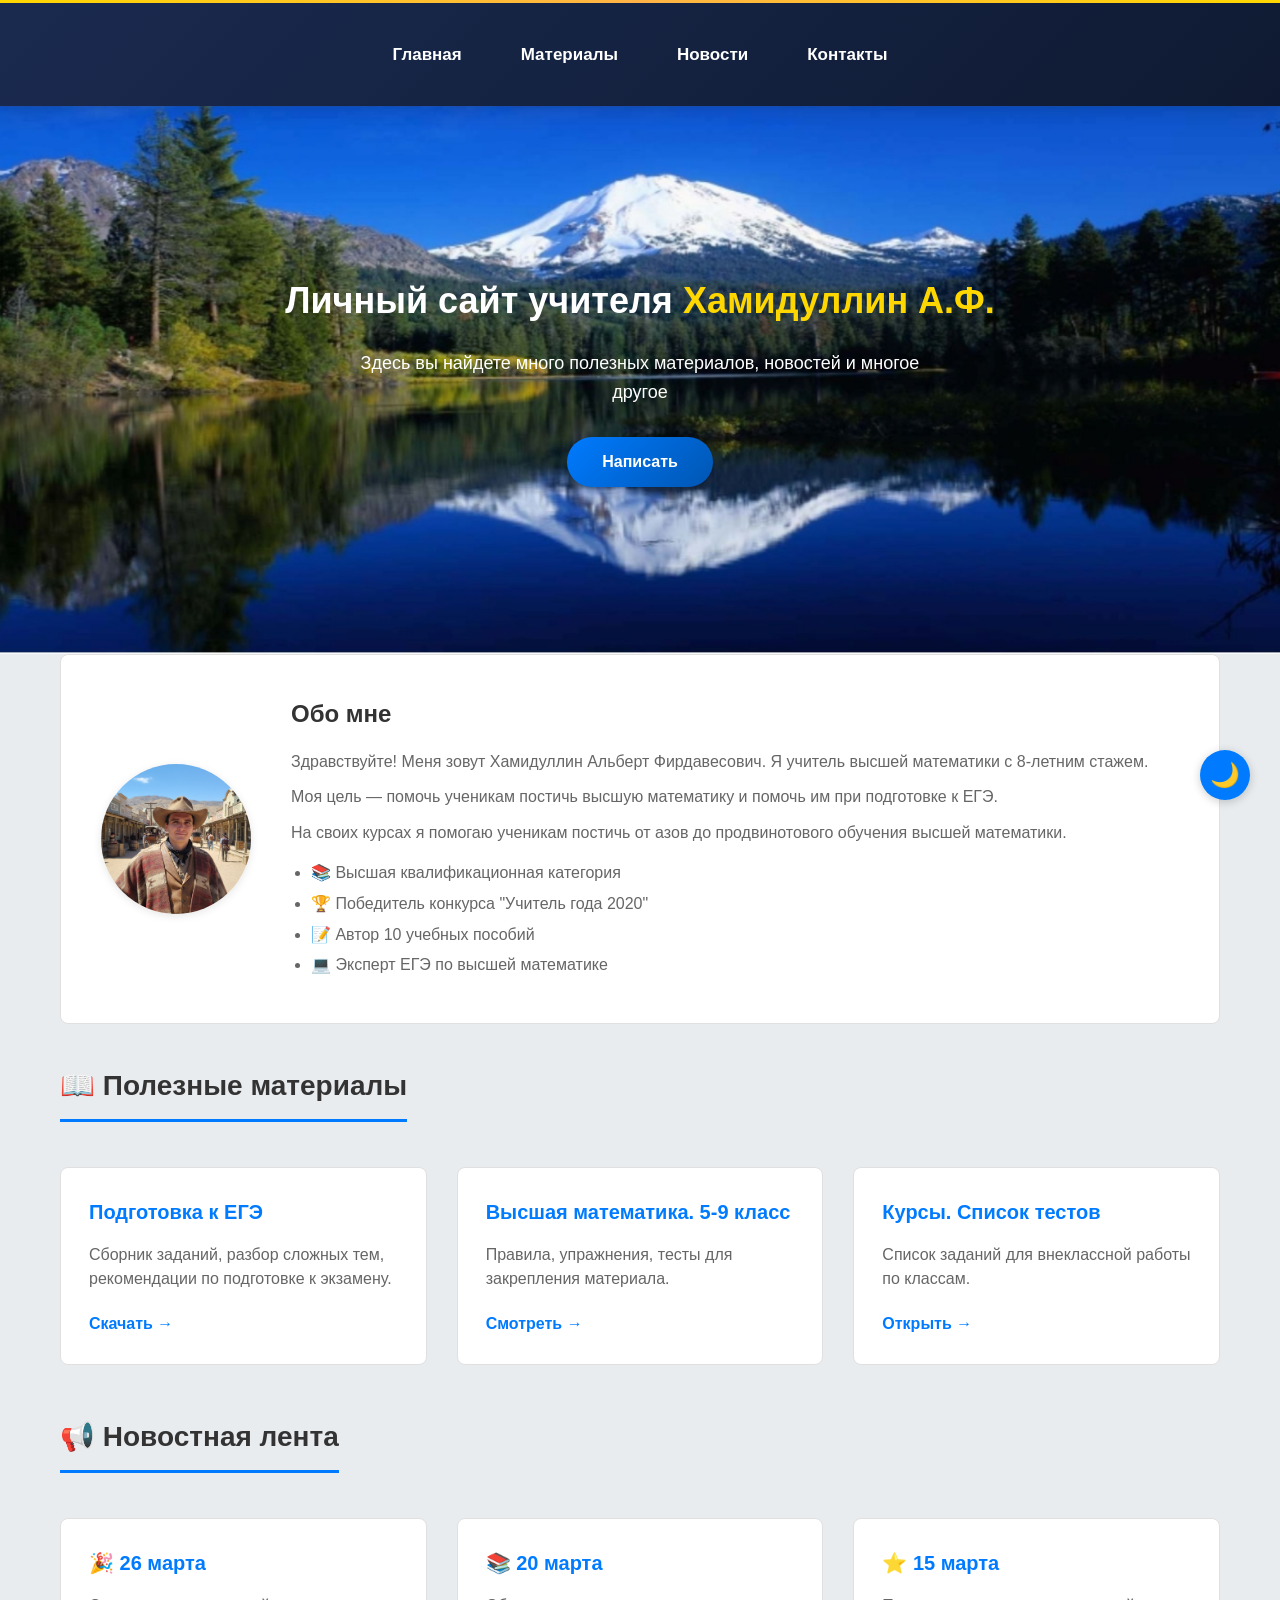
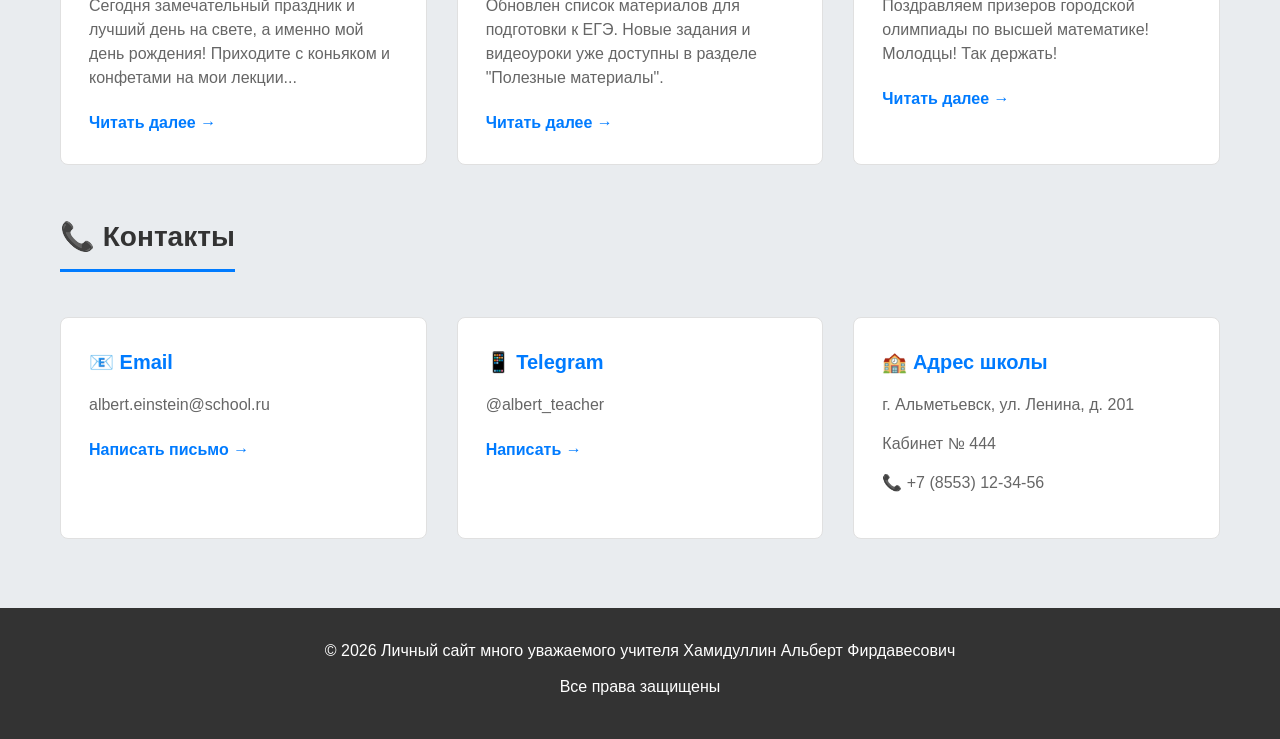
==== index.html @ 358a8692 "Обновление сайта: увеличены отступы, расширены статьи, улучшена новостная лента, прижат подвал" ====
<!DOCTYPE html>
<html lang="ru">
<head>
    <meta charset="UTF-8">
    <meta name="viewport" content="width=device-width, initial-scale=1.0">
    <title>Личный сайт учителя Хамидуллина Альберта Фирдавесовича</title>
    <link rel="stylesheet" href="css/style.css">
</head>
<body>
    <div id="top" class="header">
        <div class="header-content">
            <div class="nav-menu">
                <a href="#">Главная</a>
                <a href="materials.html">Материалы</a>
                <a href="news.html">Новости</a>
                <a href="contacts.html">Контакты</a>
            </div>
        </div>
    </div>
    
    <div class="hero-fullwidth" style="background-image: url('images/=Фон.jpg'); background-size: cover; background-position: center;">
        <div class="hero-overlay">
            <div class="hero-content">
                <h1>Личный сайт учителя <span> Хамидуллин А.Ф.</span></h1>
                <p>Здесь вы найдете много полезных материалов, новостей и многое другое</p>
                <a href="contacts.html" class="btn">Написать</a>
            </div>
        </div>
    </div>
    
    <div class="container">
        <div class="teacher-info">
            <div class="teacher-photo" onclick="openModal(this.querySelector('img'))">
                <img src="images/=Альберт.jpg" alt="Учитель" style="width: 100%; height: 100%; object-fit: cover;">
            </div>
            <div class="teacher-text">
                <h2>Обо мне</h2>
                <p>Здравствуйте! Меня зовут Хамидуллин Альберт Фирдавесович. Я учитель высшей математики с 8-летним стажем.</p>
                <p>Моя цель — помочь ученикам постичь высшую математику и помочь им при подготовке к ЕГЭ.</p>
                <p>На своих курсах я помогаю ученикам постичь от азов до продвинотового обучения высшей математики.</p>
                <ul>
                    <li>📚 Высшая квалификационная категория</li>
                    <li>🏆 Победитель конкурса "Учитель года 2020"</li>
                    <li>📝 Автор 10 учебных пособий</li>
                    <li>💻 Эксперт ЕГЭ по высшей математике</li>
                </ul>
            </div>
        </div>
        
        <div class="section">
            <h2 class="section-title">📖 Полезные материалы</h2>
            <div class="cards-grid">
                <div class="card">
                    <h3>Подготовка к ЕГЭ</h3>
                    <p>Сборник заданий, разбор сложных тем, рекомендации по подготовке к экзамену.</p>
                    <a href="#" class="card-link">Скачать →</a>
                </div>
                <div class="card">
                    <h3>Высшая математика. 5-9 класс</h3>
                    <p>Правила, упражнения, тесты для закрепления материала.</p>
                    <a href="#" class="card-link">Смотреть →</a>
                </div>
                <div class="card">
                    <h3>Курсы. Список тестов</h3>
                    <p>Список заданий для внеклассной работы по классам.</p>
                    <a href="#" class="card-link">Открыть →</a>
                </div>
            </div>
        </div>
        
        <div class="section">
            <h2 class="section-title">📢 Новостная лента</h2>
            <div class="cards-grid">
                <div class="card">
                    <h3>🎉 26 марта</h3>
                    <p>Сегодня замечательный праздник и лучший день на свете, а именно мой день рождения! Приходите с коньяком и конфетами на мои лекции...</p>
                    <a href="news/article1.html" class="card-link">Читать далее →</a>
                </div>
                <div class="card">
                    <h3>📚 20 марта</h3>
                    <p>Обновлен список материалов для подготовки к ЕГЭ. Новые задания и видеоуроки уже доступны в разделе "Полезные материалы".</p>
                    <a href="news/article2.html" class="card-link">Читать далее →</a>
                </div>
                <div class="card">
                    <h3>⭐ 15 марта</h3>
                    <p>Поздравляем призеров городской олимпиады по высшей математике! Молодцы! Так держать!</p>
                    <a href="news/article3.html" class="card-link">Читать далее →</a>
                </div>
            </div>
        </div>
        
        <div class="section">
            <h2 class="section-title">📞 Контакты</h2>
            <div class="cards-grid">
                <div class="card">
                    <h3>📧 Email</h3>
                    <p>albert.einstein@school.ru</p> 
                    <a href="mailto:albert.einstein@school.ru" class="card-link">Написать письмо →</a>
                </div>
                <div class="card">
                    <h3>📱 Telegram</h3>
                    <p>@albert_teacher</p>
                    <a href="#" class="card-link">Написать →</a>
                </div>
                <div class="card">
                    <h3>🏫 Адрес школы</h3>
                    <p>г. Альметьевск, ул. Ленина, д. 201</p>
                    <p>Кабинет № 444</p>
                    <p>📞 +7 (8553) 12-34-56</p>
                </div>
            </div>
        </div>
    </div>
    
    <div class="footer">
        <p>© 2026 Личный сайт много уважаемого учителя Хамидуллин Альберт Фирдавесович</p>
        <p>Все права защищены</p>
    </div>
    
    <!-- КНОПКА ТЕМЫ (фиксированная) -->
    <button id="themeToggle" class="theme-toggle-fixed" aria-label="Переключить тему">🌙</button>
    
    <!-- КНОПКА "НАВЕРХ" -->
    <button id="scrollToTopBtn" class="scroll-to-top" title="Наверх">↑</button>
    
    <div id="photoModal" class="modal" onclick="closeModal()">
        <span class="modal-close" onclick="closeModal()">&times;</span>
        <img class="modal-content" id="modalImage">
    </div>
    
    <script src="js/common.js"></script>
</body>
</html>
---- css/style.css ----
/* ========== ОБЩИЕ СТИЛИ ========== */
* {
    margin: 0;
    padding: 0;
    box-sizing: border-box;
}

/* Плавная прокрутка для всей страницы */
html {
    scroll-behavior: smooth;
    scroll-padding-top: 80px;
}

/* Общий фон страницы — светлый */
body {
    font-family: 'Segoe UI', Tahoma, Geneva, Verdana, sans-serif;
    background-color: #e9ecef;
    line-height: 1.6;
}

/* ========== ШАПКА ========== */
.header {
    background: linear-gradient(135deg, #1a2a4f, #0f1a32);
    color: white;
    padding: 30px 0;
    box-shadow: 0 4px 20px rgba(0,0,0,0.15);
    position: sticky;
    top: 0;
    z-index: 100;
    border-top: 3px solid transparent;
    border-image: linear-gradient(90deg, #ffd700, #ffb347, #ffd700);
    border-image-slice: 1;
    width: 100%;
    margin-bottom: 0;
}

.header-content {
    max-width: 1400px;
    margin: 0 auto;
    padding: 0 30px;
    display: flex;
    justify-content: space-between;
    align-items: center;
    flex-wrap: wrap;
    gap: 30px;
}

.logo h1 {
    font-size: 32px;
    margin-bottom: 8px;
    font-weight: 700;
}

.logo p {
    font-size: 16px;
    opacity: 0.9;
}

/* Меню навигации */
.nav-menu {
    display: flex;
    gap: 35px;
    flex-wrap: wrap;
    align-items: center;
    flex: 1;
    justify-content: center;
}

.nav-menu a {
    color: white;
    text-decoration: none;
    font-weight: 600;
    font-size: 17px;
    padding: 8px 12px;
    transition: all 0.3s;
    border-radius: 25px;
}

.nav-menu a:hover {
    background: rgba(255, 255, 255, 0.2);
    transform: translateY(-2px);
}

/* ========== ГЛАВНЫЙ БЛОК С ФОНОВОЙ КАРТИНКОЙ ========== */
.hero-fullwidth {
    position: relative;
    width: 100%;
    min-height: 550px;
    display: flex;
    align-items: center;
    justify-content: center;
    text-align: center;
    background-size: cover;
    background-position: center;
    background-repeat: no-repeat;
    margin: 0;
    padding: 0;
    margin-top: -2px;
}

.hero-content {
    max-width: 1200px;
    margin: 0 auto;
    padding: 0 20px;
    position: relative;
    z-index: 2;
}

.hero-fullwidth .hero-overlay {
    background: transparent;
    width: 100%;
    padding: 100px 20px;
    color: white;
}

.hero-fullwidth h1 {
    color: white;
    font-size: 36px;
    margin-bottom: 20px;
}

.hero-fullwidth h1 span {
    color: #ffd700;
}

.hero-fullwidth p {
    font-size: 18px;
    margin-bottom: 30px;
    max-width: 600px;
    margin-left: auto;
    margin-right: auto;
    color: white;
}

.btn {
    display: inline-block;
    background: linear-gradient(135deg, #007bff, #0056b3);
    color: white;
    padding: 12px 35px;
    border-radius: 30px;
    text-decoration: none;
    font-weight: 600;
    transition: transform 0.3s, box-shadow 0.3s;
    border: none;
    cursor: pointer;
    font-size: 16px;
}

.btn:hover {
    transform: translateY(-2px);
    box-shadow: 0 5px 15px rgba(0,123,255,0.4);
}

/* ========== ОСНОВНОЙ КОНТЕЙНЕР ========== */
.container {
    max-width: 1200px;
    margin: 0 auto;
    padding: 0 20px;
}

/* ========== СЕТКА ДЛЯ КАРТОЧЕК ========== */
.section {
    margin-bottom: 50px;
    margin-top: 40px;
}

.section-title {
    font-size: 28px;
    color: #333;
    margin-bottom: 25px;
    padding-bottom: 10px;
    border-bottom: 3px solid #007bff;
    display: inline-block;
}

.cards-grid {
    display: grid;
    grid-template-columns: repeat(auto-fit, minmax(300px, 1fr));
    gap: 30px;
    margin-top: 20px;
}

.card {
    background: white;
    border: 1px solid #e0e0e0;
    border-radius: 8px;
    padding: 28px;
    box-shadow: none;
    transition: all 0.3s ease;
}

.card:hover {
    transform: translateY(-3px);
    border-color: #007bff;
    box-shadow: 0 4px 12px rgba(0,0,0,0.05);
}

.card h3 {
    color: #007bff;
    margin-bottom: 15px;
    font-size: 20px;
}

.card p {
    color: #666;
    margin-bottom: 15px;
    line-height: 1.5;
}

.card-link {
    color: #007bff;
    text-decoration: none;
    font-weight: 600;
    display: inline-block;
    margin-top: 5px;
}

.card-link:hover {
    text-decoration: underline;
}

/* ========== ИНФОРМАЦИЯ ОБ УЧИТЕЛЕ ========== */
.teacher-info {
    background: white;
    border: 1px solid #e0e0e0;
    border-radius: 8px;
    padding: 40px;
    margin-bottom: 40px;
    box-shadow: none;
    display: flex;
    gap: 40px;
    flex-wrap: wrap;
    align-items: center;
    transition: all 0.3s ease;
}

.teacher-info:hover {
    border-color: #007bff;
}

.teacher-photo {
    width: 150px;
    height: 150px;
    border-radius: 50%;
    display: flex;
    align-items: center;
    justify-content: center;
    overflow: hidden;
    box-shadow: 0 2px 8px rgba(0,0,0,0.1);
    position: relative;
    cursor: pointer;
    transition: transform 0.3s;
}

.teacher-photo:hover {
    transform: scale(1.02);
}

.teacher-photo::after {
    content: "🔍";
    position: absolute;
    bottom: 10px;
    right: 10px;
    background: rgba(0, 0, 0, 0.6);
    color: white;
    padding: 5px 8px;
    border-radius: 50%;
    font-size: 14px;
    opacity: 0;
    transition: opacity 0.3s;
    pointer-events: none;
}

.teacher-photo:hover::after {
    opacity: 1;
}

.teacher-text {
    flex: 1;
}

.teacher-text h2 {
    color: #333;
    margin-bottom: 15px;
}

.teacher-text p {
    color: #666;
    margin-bottom: 10px;
}

.teacher-text ul {
    margin-top: 15px;
    margin-left: 20px;
    color: #666;
}

.teacher-text li {
    margin-bottom: 5px;
}

/* ========== ПОДВАЛ ========== */
.footer {
    background: #333;
    color: white;
    text-align: center;
    padding: 30px;
    margin-top: 0;
}

.footer p {
    margin-bottom: 10px;
}

/* ========== КНОПКА "НАВЕРХ" ========== */
.scroll-to-top {
    position: fixed;
    bottom: 30px;
    right: 30px;
    background: #007bff;
    color: white;
    width: 50px;
    height: 50px;
    border-radius: 50%;
    display: flex;
    align-items: center;
    justify-content: center;
    text-decoration: none;
    font-size: 24px;
    transition: all 0.3s;
    box-shadow: 0 2px 10px rgba(0,0,0,0.2);
    z-index: 99;
    cursor: pointer;
    border: none;
    opacity: 0;
    visibility: hidden;
    transition: opacity 0.3s ease, visibility 0.3s ease;
}

.scroll-to-top:hover {
    background: #0056b3;
    transform: translateY(-3px);
}

.scroll-to-top.show {
    opacity: 1;
    visibility: visible;
}

/* ========== КНОПКА ТЕМЫ (фиксированная, над кнопкой наверх) ========== */
.theme-toggle-fixed {
    position: fixed;
    bottom: 100px;
    right: 30px;
    width: 50px;
    height: 50px;
    border-radius: 50%;
    background: #007bff;
    border: none;
    cursor: pointer;
    font-size: 24px;
    transition: all 0.3s;
    display: flex;
    align-items: center;
    justify-content: center;
    color: white;
    box-shadow: 0 2px 10px rgba(0,0,0,0.2);
    z-index: 99;
}

.theme-toggle-fixed:hover {
    background: #0056b3;
    transform: scale(1.05) rotate(15deg);
}

/* ========== МОДАЛЬНОЕ ОКНО ========== */
.modal {
    display: none;
    position: fixed;
    z-index: 1000;
    left: 0;
    top: 0;
    width: 100%;
    height: 100%;
    background-color: rgba(0, 0, 0, 0.9);
    cursor: pointer;
}

.modal-content {
    position: relative;
    margin: auto;
    display: block;
    max-width: 90%;
    max-height: 90%;
    top: 50%;
    transform: translateY(-50%);
    border-radius: 10px;
}

.modal-close {
    position: absolute;
    top: 20px;
    right: 35px;
    color: white;
    font-size: 40px;
    font-weight: bold;
    cursor: pointer;
    z-index: 1001;
    transition: color 0.3s;
}

.modal-close:hover {
    color: #ffd700;
}

/* ========== СТИЛИЗОВАННЫЙ СКРОЛЛБАР ========== */
::-webkit-scrollbar {
    width: 10px;
    height: 10px;
}

::-webkit-scrollbar-track {
    background: #e9ecef;
    border-radius: 10px;
}

::-webkit-scrollbar-thumb {
    background: linear-gradient(135deg, #1a2a4f, #0f1a32);
    border-radius: 10px;
    transition: all 0.3s ease;
}

::-webkit-scrollbar-thumb:hover {
    background: linear-gradient(135deg, #007bff, #0056b3);
    transform: scaleX(1.05);
}

* {
    scrollbar-width: thin;
    scrollbar-color: #1a2a4f #e9ecef;
}

/* ========== СТИЛИ ДЛЯ НОВОСТНОЙ ЛЕНТЫ ========== */
.news-feed {
    display: flex;
    flex-direction: column;
    gap: 30px;
    margin-top: 40px;
    position: relative;
    padding: 0 30px;
    margin-bottom: 80px;
}

.news-feed::before {
    content: '';
    position: absolute;
    left: -20px;
    top: 0;
    bottom: 0;
    width: 1px;
    background: #e0e0e0;
}

.news-feed::after {
    content: '';
    position: absolute;
    right: -20px;
    top: 0;
    bottom: 0;
    width: 1px;
    background: #e0e0e0;
}

.news-item {
    background: white;
    padding: 25px 30px;
    transition: all 0.3s ease;
    position: relative;
    border-radius: 8px;
}

.news-item:not(:last-child)::after {
    content: '';
    position: absolute;
    bottom: -15px;
    left: 10%;
    width: 80%;
    height: 1px;
    background: #e0e0e0;
}

.news-item:hover {
    background: #fafafa;
    transform: translateY(-2px);
    box-shadow: 0 4px 12px rgba(0,0,0,0.05);
}

.news-date {
    display: inline-block;
    background: #007bff;
    color: white;
    padding: 5px 12px;
    border-radius: 20px;
    font-size: 14px;
    margin-bottom: 15px;
}

.news-item h3 {
    color: #007bff;
    margin-bottom: 15px;
    font-size: 22px;
}

.news-item p {
    color: #666;
    line-height: 1.6;
    margin-bottom: 20px;
}

.read-more {
    display: inline-block;
    background: transparent;
    color: #007bff;
    padding: 8px 20px;
    border: 1px solid #007bff;
    border-radius: 25px;
    text-decoration: none;
    font-size: 14px;
    font-weight: 600;
    transition: all 0.3s ease;
}

.read-more:hover {
    background: #007bff;
    color: white;
    transform: translateX(5px);
}

.news-footer {
    display: flex;
    justify-content: flex-end;
    margin-top: 10px;
}

@media (max-width: 768px) {
    .news-feed {
        padding: 0 15px;
        margin-bottom: 100px;
    }
    .news-feed::before {
        left: -10px;
    }
    .news-feed::after {
        right: -10px;
    }
    .news-item {
        padding: 20px;
    }
    .news-item:not(:last-child)::after {
        width: 90%;
        left: 5%;
        bottom: -12px;
    }
    .read-more {
        padding: 6px 16px;
        font-size: 13px;
    }
}

/* ========== СТИЛИ ДЛЯ СТРАНИЦЫ СТАТЬИ ========== */
.back-button {
    display: inline-block;
    margin-top: 30px;
    padding: 10px 24px;
    background: transparent;
    color: #007bff;
    border: 1px solid #007bff;
    border-radius: 25px;
    text-decoration: none;
    font-size: 14px;
    font-weight: 600;
    transition: all 0.3s ease;
    text-align: center;
}

.back-button:hover {
    background: #007bff;
    color: white;
    transform: translateX(5px);
}

.article-footer {
    display: flex;
    justify-content: flex-end;
    margin-top: 20px;
}

.article-content {
    max-width: 1000px;
    margin: 40px auto;
    padding: 40px;
    background: white;
    border: 1px solid #e0e0e0;
    border-radius: 8px;
    transition: all 0.3s ease;
}

.article-date {
    display: inline-block;
    background: #007bff;
    color: white;
    padding: 5px 12px;
    border-radius: 20px;
    font-size: 14px;
    margin-bottom: 20px;
}

.article-title {
    font-size: 32px;
    color: #333;
    margin-bottom: 25px;
    font-weight: 700;
}

.article-text {
    line-height: 1.8;
    color: #444;
    font-size: 16px;
}

.article-text p {
    margin-bottom: 20px;
}

.article-text h2 {
    font-size: 24px;
    color: #007bff;
    margin: 30px 0 15px 0;
}

.article-text h3 {
    font-size: 20px;
    color: #007bff;
    margin: 25px 0 10px 0;
}

.article-text ul,
.article-text ol {
    margin: 15px 0 20px 30px;
}

.article-text li {
    margin-bottom: 8px;
}

.article-text blockquote {
    border-left: 4px solid #007bff;
    padding-left: 20px;
    margin: 20px 0;
    color: #666;
    font-style: italic;
}

/* ========== АДАПТИВНОСТЬ ДЛЯ ТЕЛЕФОНОВ ========== */
@media (max-width: 768px) {
    .header-content {
        flex-direction: column;
        text-align: center;
        gap: 15px;
    }
    
    .nav-menu {
        justify-content: center;
    }
    
    .hero-fullwidth {
        min-height: 400px;
    }
    
    .hero-fullwidth .hero-overlay {
        padding: 60px 20px;
    }
    
    .hero-fullwidth h1 {
        font-size: 28px;
    }
    
    .teacher-info {
        text-align: center;
        justify-content: center;
    }
    
    .section-title {
        font-size: 24px;
    }
    
    .scroll-to-top {
        bottom: 20px;
        right: 20px;
        width: 40px;
        height: 40px;
        font-size: 20px;
    }
    
    .theme-toggle-fixed {
        bottom: 80px;
        right: 20px;
        width: 40px;
        height: 40px;
        font-size: 20px;
    }
    
    .modal-close {
        top: 15px;
        right: 20px;
        font-size: 30px;
    }
    
    .article-content {
        max-width: 95%;
        margin: 20px auto;
        padding: 20px;
    }
    
    .article-title {
        font-size: 24px;
    }
    
    .article-text {
        font-size: 15px;
    }
}

/* ========== ПРИЖИМАЕМ ПОДВАЛ К НИЗУ ========== */
html {
    height: 100%;
}

body {
    min-height: 100%;
    position: relative;
    padding-bottom: 150px;
    padding-top: 0;
}

.footer {
    position: absolute;
    bottom: 0;
    width: 100%;
    margin-top: 0;
}

@media (max-width: 768px) {
    body {
        padding-bottom: 180px;
        padding-top: 0;
    }
}
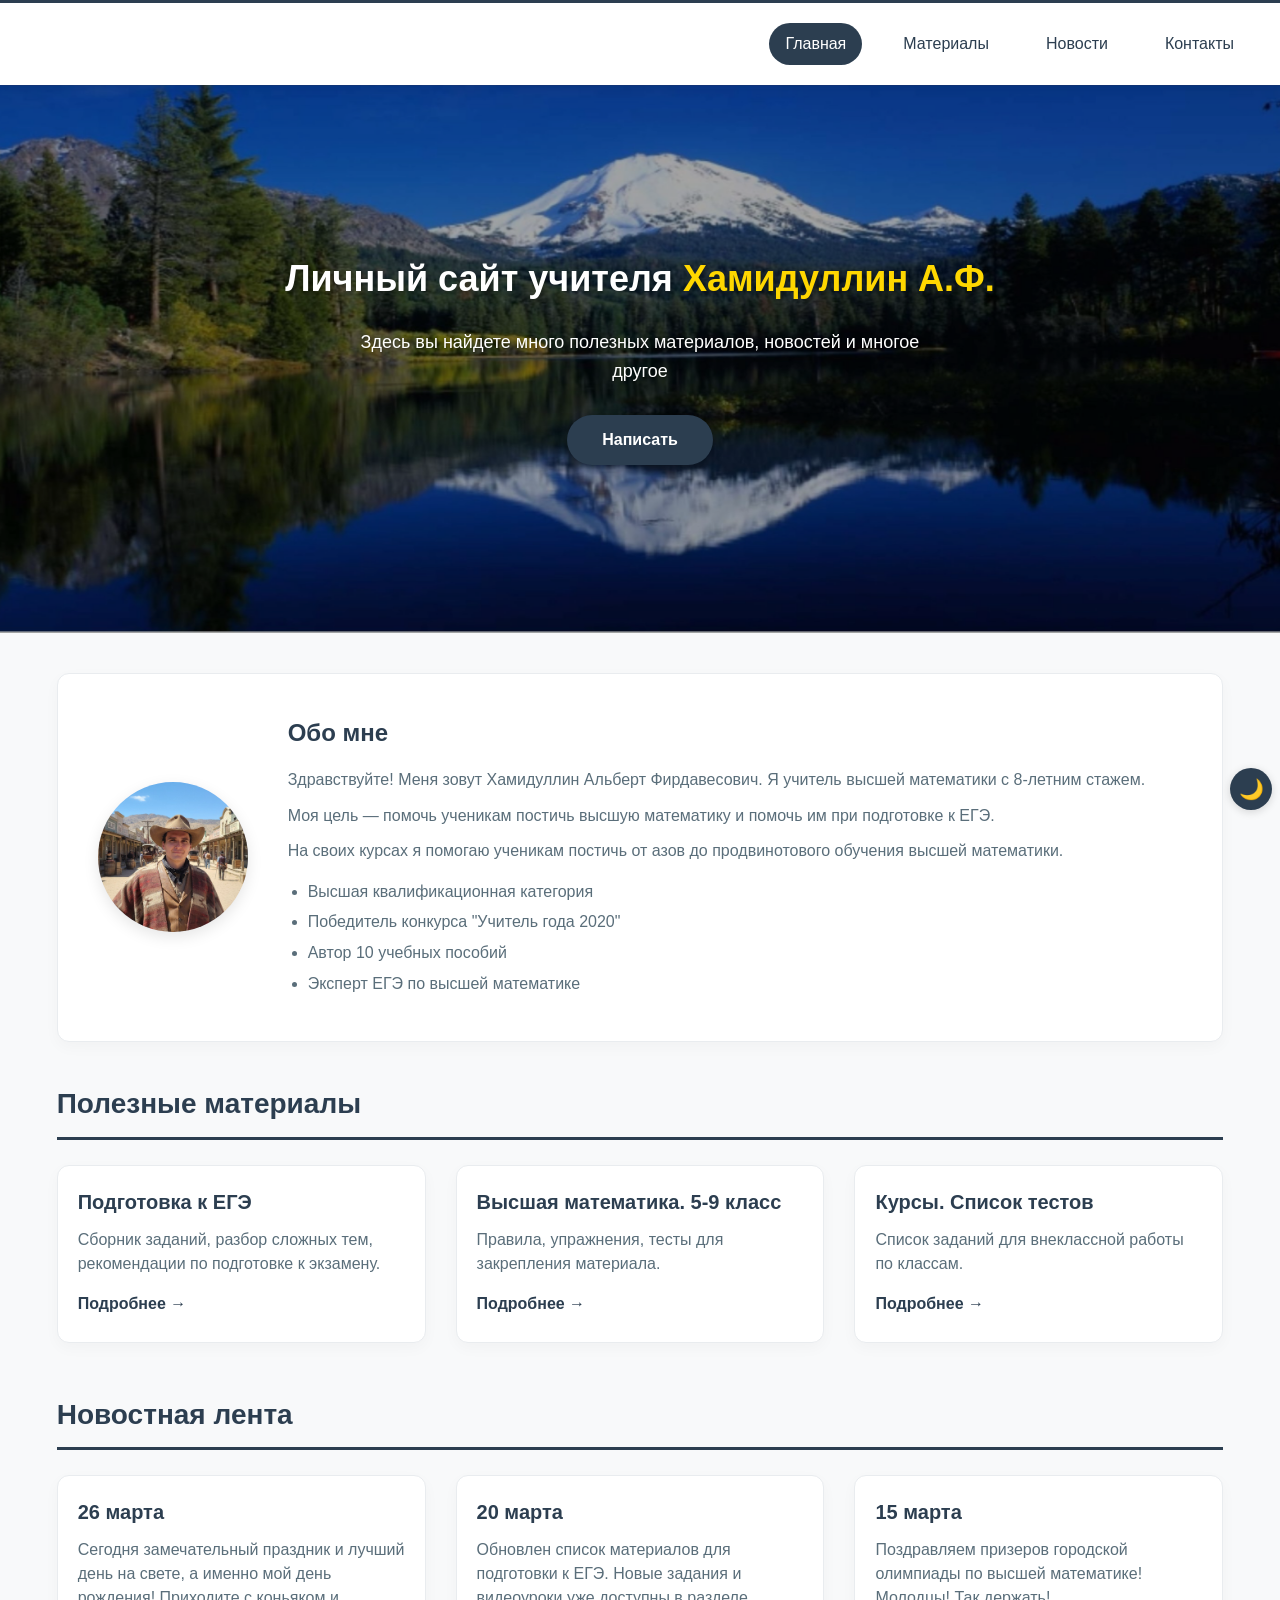
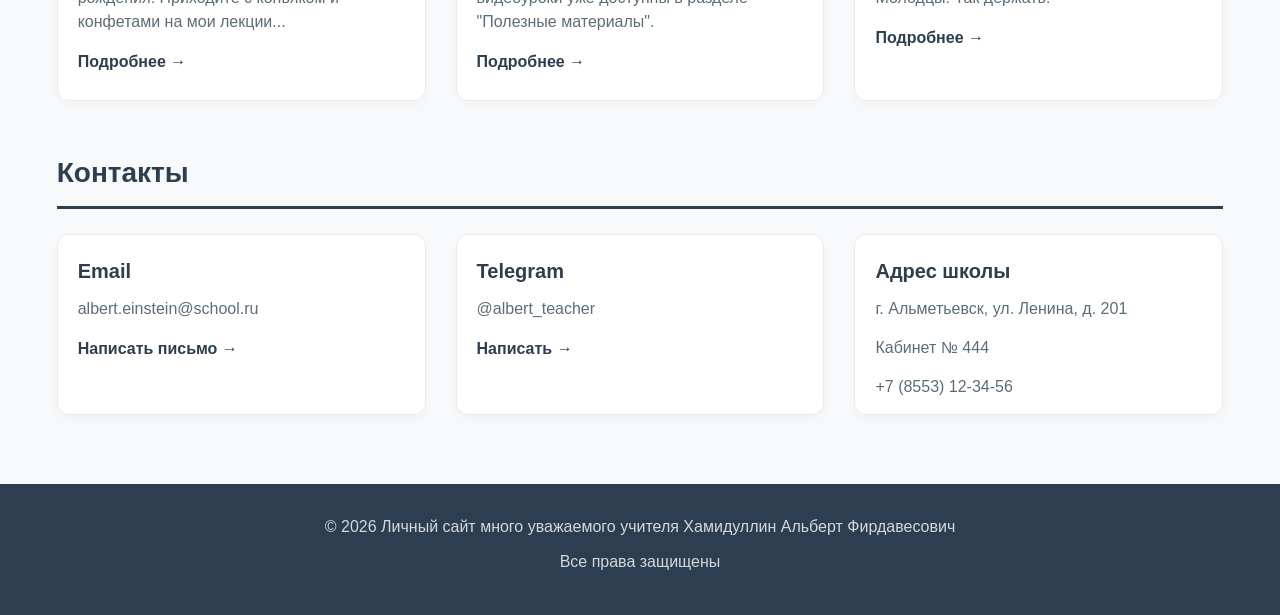
==== commit 0ef238d5: "Обновление сайта: добавлены карточки с фото на страницу материалов, исправлена темная тема, улучшена" ====
--- a/index.html
+++ b/index.html
@@ -10,7 +10,7 @@
     <div id="top" class="header">
         <div class="header-content">
             <div class="nav-menu">
-                <a href="#">Главная</a>
+                <a href="index.html" class="active">Главная</a>
                 <a href="materials.html">Материалы</a>
                 <a href="news.html">Новости</a>
                 <a href="contacts.html">Контакты</a>
@@ -21,7 +21,7 @@
     <div class="hero-fullwidth" style="background-image: url('images/=Фон.jpg'); background-size: cover; background-position: center;">
         <div class="hero-overlay">
             <div class="hero-content">
-                <h1>Личный сайт учителя <span> Хамидуллин А.Ф.</span></h1>
+                <h1>Личный сайт учителя <span>Хамидуллин А.Ф.</span></h1>
                 <p>Здесь вы найдете много полезных материалов, новостей и многое другое</p>
                 <a href="contacts.html" class="btn">Написать</a>
             </div>
@@ -39,74 +39,74 @@
                 <p>Моя цель — помочь ученикам постичь высшую математику и помочь им при подготовке к ЕГЭ.</p>
                 <p>На своих курсах я помогаю ученикам постичь от азов до продвинотового обучения высшей математики.</p>
                 <ul>
-                    <li>📚 Высшая квалификационная категория</li>
-                    <li>🏆 Победитель конкурса "Учитель года 2020"</li>
-                    <li>📝 Автор 10 учебных пособий</li>
-                    <li>💻 Эксперт ЕГЭ по высшей математике</li>
+                    <li>Высшая квалификационная категория</li>
+                    <li>Победитель конкурса "Учитель года 2020"</li>
+                    <li>Автор 10 учебных пособий</li>
+                    <li>Эксперт ЕГЭ по высшей математике</li>
                 </ul>
             </div>
         </div>
         
         <div class="section">
-            <h2 class="section-title">📖 Полезные материалы</h2>
+            <h2 class="section-title">Полезные материалы</h2>
             <div class="cards-grid">
                 <div class="card">
                     <h3>Подготовка к ЕГЭ</h3>
                     <p>Сборник заданий, разбор сложных тем, рекомендации по подготовке к экзамену.</p>
-                    <a href="#" class="card-link">Скачать →</a>
+                    <a href="#" class="card-link">Подробнее →</a>
                 </div>
                 <div class="card">
                     <h3>Высшая математика. 5-9 класс</h3>
                     <p>Правила, упражнения, тесты для закрепления материала.</p>
-                    <a href="#" class="card-link">Смотреть →</a>
+                    <a href="#" class="card-link">Подробнее →</a>
                 </div>
                 <div class="card">
                     <h3>Курсы. Список тестов</h3>
                     <p>Список заданий для внеклассной работы по классам.</p>
-                    <a href="#" class="card-link">Открыть →</a>
+                    <a href="#" class="card-link">Подробнее →</a>
                 </div>
             </div>
         </div>
         
         <div class="section">
-            <h2 class="section-title">📢 Новостная лента</h2>
+            <h2 class="section-title">Новостная лента</h2>
             <div class="cards-grid">
                 <div class="card">
-                    <h3>🎉 26 марта</h3>
+                    <h3>26 марта</h3>
                     <p>Сегодня замечательный праздник и лучший день на свете, а именно мой день рождения! Приходите с коньяком и конфетами на мои лекции...</p>
-                    <a href="news/article1.html" class="card-link">Читать далее →</a>
+                    <a href="news/article1.html" class="card-link">Подробнее →</a>
                 </div>
                 <div class="card">
-                    <h3>📚 20 марта</h3>
+                    <h3>20 марта</h3>
                     <p>Обновлен список материалов для подготовки к ЕГЭ. Новые задания и видеоуроки уже доступны в разделе "Полезные материалы".</p>
-                    <a href="news/article2.html" class="card-link">Читать далее →</a>
+                    <a href="news/article2.html" class="card-link">Подробнее →</a>
                 </div>
                 <div class="card">
-                    <h3>⭐ 15 марта</h3>
+                    <h3>15 марта</h3>
                     <p>Поздравляем призеров городской олимпиады по высшей математике! Молодцы! Так держать!</p>
-                    <a href="news/article3.html" class="card-link">Читать далее →</a>
+                    <a href="news/article3.html" class="card-link">Подробнее →</a>
                 </div>
             </div>
         </div>
         
         <div class="section">
-            <h2 class="section-title">📞 Контакты</h2>
+            <h2 class="section-title">Контакты</h2>
             <div class="cards-grid">
                 <div class="card">
-                    <h3>📧 Email</h3>
+                    <h3>Email</h3>
                     <p>albert.einstein@school.ru</p> 
                     <a href="mailto:albert.einstein@school.ru" class="card-link">Написать письмо →</a>
                 </div>
                 <div class="card">
-                    <h3>📱 Telegram</h3>
+                    <h3>Telegram</h3>
                     <p>@albert_teacher</p>
                     <a href="#" class="card-link">Написать →</a>
                 </div>
                 <div class="card">
-                    <h3>🏫 Адрес школы</h3>
+                    <h3>Адрес школы</h3>
                     <p>г. Альметьевск, ул. Ленина, д. 201</p>
                     <p>Кабинет № 444</p>
-                    <p>📞 +7 (8553) 12-34-56</p>
+                    <p>+7 (8553) 12-34-56</p>
                 </div>
             </div>
         </div>
@@ -117,11 +117,8 @@
         <p>Все права защищены</p>
     </div>
     
-    <!-- КНОПКА ТЕМЫ (фиксированная) -->
-    <button id="themeToggle" class="theme-toggle-fixed" aria-label="Переключить тему">🌙</button>
-    
-    <!-- КНОПКА "НАВЕРХ" -->
-    <button id="scrollToTopBtn" class="scroll-to-top" title="Наверх">↑</button>
+    <button id="themeToggle" class="theme-toggle-fixed">🌙</button>
+    <button id="scrollToTopBtn" class="scroll-to-top">↑</button>
     
     <div id="photoModal" class="modal" onclick="closeModal()">
         <span class="modal-close" onclick="closeModal()">&times;</span>
--- a/css/style.css
+++ b/css/style.css
@@ -14,22 +14,21 @@
 /* Общий фон страницы — светлый */
 body {
     font-family: 'Segoe UI', Tahoma, Geneva, Verdana, sans-serif;
-    background-color: #e9ecef;
+    background-color: #f8f9fa;
     line-height: 1.6;
-}
-
-/* ========== ШАПКА ========== */
+    color: #2c3e50;
+}
+
+/* ========== ШАПКА (белая) ========== */
 .header {
-    background: linear-gradient(135deg, #1a2a4f, #0f1a32);
-    color: white;
-    padding: 30px 0;
-    box-shadow: 0 4px 20px rgba(0,0,0,0.15);
+    background: #ffffff;
+    color: #2c3e50;
+    padding: 20px 0;
+    box-shadow: 0 2px 15px rgba(0,0,0,0.08);
     position: sticky;
     top: 0;
     z-index: 100;
-    border-top: 3px solid transparent;
-    border-image: linear-gradient(90deg, #ffd700, #ffb347, #ffd700);
-    border-image-slice: 1;
+    border-top: 3px solid #2c3e50;
     width: 100%;
     margin-bottom: 0;
 }
@@ -39,46 +38,38 @@
     margin: 0 auto;
     padding: 0 30px;
     display: flex;
-    justify-content: space-between;
+    justify-content: flex-end;
     align-items: center;
     flex-wrap: wrap;
     gap: 30px;
 }
 
-.logo h1 {
-    font-size: 32px;
-    margin-bottom: 8px;
-    font-weight: 700;
-}
-
-.logo p {
-    font-size: 16px;
-    opacity: 0.9;
-}
-
-/* Меню навигации */
 .nav-menu {
     display: flex;
-    gap: 35px;
+    gap: 25px;
     flex-wrap: wrap;
     align-items: center;
-    flex: 1;
-    justify-content: center;
+    justify-content: flex-end;
 }
 
 .nav-menu a {
-    color: white;
+    color: #2c3e50;
     text-decoration: none;
-    font-weight: 600;
-    font-size: 17px;
-    padding: 8px 12px;
+    font-weight: 500;
+    font-size: 16px;
+    padding: 8px 16px;
     transition: all 0.3s;
     border-radius: 25px;
 }
 
 .nav-menu a:hover {
-    background: rgba(255, 255, 255, 0.2);
-    transform: translateY(-2px);
+    background: #eef2ff;
+    color: #2c3e50;
+}
+
+.nav-menu a.active {
+    background: #2c3e50;
+    color: white;
 }
 
 /* ========== ГЛАВНЫЙ БЛОК С ФОНОВОЙ КАРТИНКОЙ ========== */
@@ -98,6 +89,18 @@
     margin-top: -2px;
 }
 
+/* Затемнение на весь блок (псевдоэлемент) */
+.hero-fullwidth::before {
+    content: '';
+    position: absolute;
+    top: 0;
+    left: 0;
+    width: 100%;
+    height: 100%;
+    background: rgba(0, 0, 0, 0.35);
+    z-index: 1;
+}
+
 .hero-content {
     max-width: 1200px;
     margin: 0 auto;
@@ -106,17 +109,21 @@
     z-index: 2;
 }
 
+/* Убираем фон с overlay, так как затемнение теперь на псевдоэлементе */
 .hero-fullwidth .hero-overlay {
     background: transparent;
     width: 100%;
     padding: 100px 20px;
     color: white;
+    position: relative;
+    z-index: 2;
 }
 
 .hero-fullwidth h1 {
     color: white;
     font-size: 36px;
     margin-bottom: 20px;
+    text-shadow: 2px 2px 4px rgba(0,0,0,0.3);
 }
 
 .hero-fullwidth h1 span {
@@ -130,35 +137,39 @@
     margin-left: auto;
     margin-right: auto;
     color: white;
+    text-shadow: 1px 1px 2px rgba(0,0,0,0.3);
 }
 
 .btn {
     display: inline-block;
-    background: linear-gradient(135deg, #007bff, #0056b3);
+    background: #2c3e50;
     color: white;
     padding: 12px 35px;
     border-radius: 30px;
     text-decoration: none;
     font-weight: 600;
-    transition: transform 0.3s, box-shadow 0.3s;
+    transition: all 0.3s;
     border: none;
     cursor: pointer;
     font-size: 16px;
+    box-shadow: 0 2px 8px rgba(0,0,0,0.2);
 }
 
 .btn:hover {
+    background: #1e2a3a;
     transform: translateY(-2px);
-    box-shadow: 0 5px 15px rgba(0,123,255,0.4);
-}
-
-/* ========== ОСНОВНОЙ КОНТЕЙНЕР ========== */
+    box-shadow: 0 5px 15px rgba(0,0,0,0.3);
+}
+
+/* ========== ОСНОВНОЙ КОНТЕЙНЕР — НА ВСЮ ШИРИНУ С ОТСТУПАМИ 1.5см ========== */
 .container {
-    max-width: 1200px;
+    width: 100%;
+    max-width: none;
     margin: 0 auto;
-    padding: 0 20px;
-}
-
-/* ========== СЕТКА ДЛЯ КАРТОЧЕК ========== */
+    padding: 0 1.5cm;
+}
+
+/* ========== СЕТКА ДЛЯ КАРТОЧЕК (MATERIALS) ========== */
 .section {
     margin-bottom: 50px;
     margin-top: 40px;
@@ -166,11 +177,13 @@
 
 .section-title {
     font-size: 28px;
-    color: #333;
+    color: #2c3e50;
     margin-bottom: 25px;
     padding-bottom: 10px;
-    border-bottom: 3px solid #007bff;
-    display: inline-block;
+    border-bottom: 3px solid #2c3e50;
+    display: block;
+    font-weight: 600;
+    width: 100%;
 }
 
 .cards-grid {
@@ -182,60 +195,86 @@
 
 .card {
     background: white;
-    border: 1px solid #e0e0e0;
-    border-radius: 8px;
-    padding: 28px;
-    box-shadow: none;
+    border: 1px solid #e9ecef;
+    border-radius: 12px;
+    overflow: hidden;
     transition: all 0.3s ease;
+    box-shadow: 0 5px 15px rgba(0,0,0,0.03);
 }
 
 .card:hover {
-    transform: translateY(-3px);
-    border-color: #007bff;
-    box-shadow: 0 4px 12px rgba(0,0,0,0.05);
+    transform: translateY(-5px);
+    box-shadow: 0 15px 30px rgba(0,0,0,0.1);
+    border-color: #2c3e50;
+}
+
+/* Стили для изображения в карточке */
+.card-image {
+    width: 100%;
+    height: 320px;
+    overflow: hidden;
+    background-color: #e9ecef;
+    cursor: pointer;
+}
+
+.card-image img {
+    width: 100%;
+    height: 100%;
+    object-fit: cover;
+    display: block;
+    transition: transform 0.3s ease;
+}
+
+.card:hover .card-image img {
+    transform: scale(1.05);
 }
 
 .card h3 {
-    color: #007bff;
-    margin-bottom: 15px;
+    color: #2c3e50;
+    margin: 20px 20px 10px;
     font-size: 20px;
+    font-weight: 600;
 }
 
 .card p {
-    color: #666;
-    margin-bottom: 15px;
+    color: #5a6e7a;
+    margin: 0 20px 15px;
     line-height: 1.5;
 }
 
 .card-link {
-    color: #007bff;
+    color: #2c3e50;
     text-decoration: none;
     font-weight: 600;
     display: inline-block;
-    margin-top: 5px;
+    margin: 0 20px 25px;
+    transition: all 0.3s;
 }
 
 .card-link:hover {
+    color: #1e2a3a;
     text-decoration: underline;
 }
 
 /* ========== ИНФОРМАЦИЯ ОБ УЧИТЕЛЕ ========== */
 .teacher-info {
     background: white;
-    border: 1px solid #e0e0e0;
-    border-radius: 8px;
+    border-radius: 12px;
     padding: 40px;
     margin-bottom: 40px;
-    box-shadow: none;
+    margin-top: 40px;
+    box-shadow: 0 5px 15px rgba(0,0,0,0.03);
     display: flex;
     gap: 40px;
     flex-wrap: wrap;
     align-items: center;
     transition: all 0.3s ease;
+    border: 1px solid #e9ecef;
 }
 
 .teacher-info:hover {
-    border-color: #007bff;
+    box-shadow: 0 10px 25px rgba(0,0,0,0.08);
+    border-color: #2c3e50;
 }
 
 .teacher-photo {
@@ -246,10 +285,11 @@
     align-items: center;
     justify-content: center;
     overflow: hidden;
-    box-shadow: 0 2px 8px rgba(0,0,0,0.1);
+    box-shadow: 0 5px 15px rgba(0,0,0,0.1);
     position: relative;
     cursor: pointer;
     transition: transform 0.3s;
+    background: #eef2ff;
 }
 
 .teacher-photo:hover {
@@ -280,28 +320,270 @@
 }
 
 .teacher-text h2 {
-    color: #333;
+    color: #2c3e50;
     margin-bottom: 15px;
+    font-weight: 600;
 }
 
 .teacher-text p {
-    color: #666;
+    color: #5a6e7a;
     margin-bottom: 10px;
 }
 
 .teacher-text ul {
     margin-top: 15px;
     margin-left: 20px;
-    color: #666;
+    color: #5a6e7a;
 }
 
 .teacher-text li {
     margin-bottom: 5px;
 }
 
+/* ========== НОВОСТНАЯ ЛЕНТА (ФОТО 520×347px) ========== */
+.news-layout {
+    display: flex;
+    gap: 50px;
+    margin-top: 40px;
+    width: 100%;
+    margin-bottom: 80px;
+}
+
+.news-main {
+    flex: 2;
+}
+
+.news-sidebar {
+    flex: 1;
+}
+
+.sidebar-title {
+    font-size: 20px;
+    font-weight: 600;
+    color: #2c3e50;
+    margin-bottom: 20px;
+    padding-bottom: 10px;
+    border-bottom: 2px solid #2c3e50;
+}
+
+.popular-list {
+    list-style: none;
+}
+
+.popular-list li {
+    margin-bottom: 20px;
+    padding-bottom: 15px;
+    border-bottom: 1px solid #e9ecef;
+}
+
+.popular-list li:last-child {
+    border-bottom: none;
+}
+
+.popular-date {
+    font-size: 12px;
+    color: #888;
+    display: block;
+    margin-bottom: 5px;
+}
+
+.popular-title {
+    font-size: 14px;
+    font-weight: 500;
+    color: #2c3e50;
+    text-decoration: none;
+    line-height: 1.4;
+}
+
+.popular-title:hover {
+    color: #1e2a3a;
+    text-decoration: underline;
+}
+
+.news-item-main {
+    display: flex;
+    gap: 40px;
+    margin-bottom: 50px;
+    padding-bottom: 40px;
+    border-bottom: 1px solid #e9ecef;
+}
+
+.news-item-main:last-child {
+    border-bottom: none;
+    margin-bottom: 0;
+    padding-bottom: 0;
+}
+
+.news-image {
+    flex-shrink: 0;
+    width: 520px;
+    height: 347px;
+    border-radius: 16px;
+    background-color: #e9ecef;
+    background-size: cover;
+    background-position: center;
+    box-shadow: 0 4px 15px rgba(0,0,0,0.08);
+    transition: transform 0.3s, box-shadow 0.3s;
+    cursor: pointer;
+}
+
+.news-image:hover {
+    transform: scale(1.02);
+    box-shadow: 0 8px 25px rgba(0,0,0,0.12);
+}
+
+.news-content {
+    flex: 1;
+}
+
+.news-date-main {
+    font-size: 14px;
+    color: #888;
+    margin-bottom: 12px;
+    display: block;
+    font-weight: 500;
+}
+
+.news-title-main {
+    font-size: 24px;
+    font-weight: 700;
+    color: #2c3e50;
+    margin-bottom: 15px;
+    text-decoration: none;
+    display: block;
+    line-height: 1.3;
+}
+
+.news-title-main:hover {
+    color: #1e2a3a;
+    text-decoration: underline;
+}
+
+.news-excerpt {
+    color: #5a6e7a;
+    line-height: 1.6;
+    margin-bottom: 20px;
+    font-size: 16px;
+}
+
+.news-link {
+    display: inline-block;
+    background: #2c3e50;
+    color: white;
+    padding: 8px 22px;
+    border-radius: 30px;
+    text-decoration: none;
+    font-size: 14px;
+    font-weight: 500;
+    transition: all 0.3s;
+}
+
+.news-link:hover {
+    background: #1e2a3a;
+    transform: translateX(5px);
+}
+
+/* ========== СТИЛИ ДЛЯ СТАТЬИ ========== */
+.article-container {
+    width: 100%;
+    max-width: none;
+    margin: 40px auto;
+    padding: 0 1.5cm;
+}
+
+.article-header {
+    margin-bottom: 40px;
+}
+
+.article-meta {
+    font-size: 14px;
+    color: #888;
+    margin-bottom: 15px;
+    display: block;
+}
+
+.article-title {
+    font-size: 42px;
+    font-weight: 700;
+    color: #2c3e50;
+    margin-bottom: 20px;
+    line-height: 1.2;
+}
+
+.article-subtitle {
+    font-size: 18px;
+    color: #5a6e7a;
+    margin-bottom: 30px;
+    font-weight: 400;
+}
+
+.article-body {
+    font-size: 18px;
+    line-height: 1.8;
+    color: #2c3e50;
+}
+
+.article-body p {
+    margin-bottom: 25px;
+}
+
+.article-body h2 {
+    font-size: 28px;
+    margin: 40px 0 20px;
+    color: #2c3e50;
+    font-weight: 600;
+}
+
+.article-body h3 {
+    font-size: 24px;
+    margin: 30px 0 15px;
+    color: #2c3e50;
+    font-weight: 600;
+}
+
+.article-body ul, .article-body ol {
+    margin: 20px 0 20px 30px;
+}
+
+.article-body li {
+    margin-bottom: 10px;
+}
+
+.article-body blockquote {
+    border-left: 4px solid #2c3e50;
+    padding-left: 25px;
+    margin: 30px 0;
+    font-style: italic;
+    color: #5a6e7a;
+}
+
+.article-body strong {
+    font-weight: 700;
+    color: #2c3e50;
+}
+
+.back-button {
+    display: inline-block;
+    margin-top: 40px;
+    padding: 10px 24px;
+    background: #2c3e50;
+    color: white;
+    border: none;
+    border-radius: 25px;
+    text-decoration: none;
+    font-size: 14px;
+    font-weight: 600;
+    transition: all 0.3s;
+}
+
+.back-button:hover {
+    background: #1e2a3a;
+    transform: translateX(-5px);
+}
+
 /* ========== ПОДВАЛ ========== */
 .footer {
-    background: #333;
+    background: #2c3e50;
     color: white;
     text-align: center;
     padding: 30px;
@@ -310,35 +592,37 @@
 
 .footer p {
     margin-bottom: 10px;
-}
-
-/* ========== КНОПКА "НАВЕРХ" ========== */
+    opacity: 0.8;
+}
+
+/* ========== КНОПКИ ========== */
 .scroll-to-top {
     position: fixed;
     bottom: 30px;
-    right: 30px;
-    background: #007bff;
-    color: white;
-    width: 50px;
-    height: 50px;
+    right: 8px;
+    background: #2c3e50;
+    color: white;
+    width: 42px;
+    height: 42px;
     border-radius: 50%;
     display: flex;
     align-items: center;
     justify-content: center;
     text-decoration: none;
-    font-size: 24px;
+    font-size: 20px;
     transition: all 0.3s;
-    box-shadow: 0 2px 10px rgba(0,0,0,0.2);
+    box-shadow: 0 2px 8px rgba(0,0,0,0.15);
     z-index: 99;
     cursor: pointer;
     border: none;
     opacity: 0;
     visibility: hidden;
-    transition: opacity 0.3s ease, visibility 0.3s ease;
+    transition: opacity 0.3s ease, visibility 0.3s ease, background 0.3s;
+    font-weight: bold;
 }
 
 .scroll-to-top:hover {
-    background: #0056b3;
+    background: #1e2a3a;
     transform: translateY(-3px);
 }
 
@@ -347,37 +631,55 @@
     visibility: visible;
 }
 
-/* ========== КНОПКА ТЕМЫ (фиксированная, над кнопкой наверх) ========== */
 .theme-toggle-fixed {
     position: fixed;
-    bottom: 100px;
-    right: 30px;
-    width: 50px;
-    height: 50px;
+    bottom: 90px;
+    right: 8px;
+    width: 42px;
+    height: 42px;
     border-radius: 50%;
-    background: #007bff;
+    background: #2c3e50;
     border: none;
     cursor: pointer;
-    font-size: 24px;
+    font-size: 20px;
     transition: all 0.3s;
     display: flex;
     align-items: center;
     justify-content: center;
     color: white;
-    box-shadow: 0 2px 10px rgba(0,0,0,0.2);
+    box-shadow: 0 2px 8px rgba(0,0,0,0.15);
     z-index: 99;
 }
 
 .theme-toggle-fixed:hover {
-    background: #0056b3;
+    background: #1e2a3a;
     transform: scale(1.05) rotate(15deg);
+}
+
+/* Адаптивность для телефонов */
+@media (max-width: 768px) {
+    .scroll-to-top {
+        bottom: 20px;
+        right: 6px;
+        width: 38px;
+        height: 38px;
+        font-size: 18px;
+    }
+    
+    .theme-toggle-fixed {
+        bottom: 70px;
+        right: 6px;
+        width: 38px;
+        height: 38px;
+        font-size: 18px;
+    }
 }
 
 /* ========== МОДАЛЬНОЕ ОКНО ========== */
 .modal {
     display: none;
     position: fixed;
-    z-index: 1000;
+    z-index: 2000;
     left: 0;
     top: 0;
     width: 100%;
@@ -387,286 +689,74 @@
 }
 
 .modal-content {
-    position: relative;
     margin: auto;
     display: block;
     max-width: 90%;
     max-height: 90%;
+    position: absolute;
     top: 50%;
-    transform: translateY(-50%);
-    border-radius: 10px;
+    left: 50%;
+    transform: translate(-50%, -50%);
+    object-fit: contain;
 }
 
 .modal-close {
     position: absolute;
     top: 20px;
     right: 35px;
-    color: white;
+    color: #f1f1f1;
     font-size: 40px;
     font-weight: bold;
     cursor: pointer;
-    z-index: 1001;
-    transition: color 0.3s;
+    transition: 0.3s;
+    z-index: 2001;
 }
 
 .modal-close:hover {
-    color: #ffd700;
-}
-
-/* ========== СТИЛИЗОВАННЫЙ СКРОЛЛБАР ========== */
+    color: #bbb;
+}
+
+/* ========== СКРОЛЛБАР ========== */
 ::-webkit-scrollbar {
     width: 10px;
     height: 10px;
 }
 
 ::-webkit-scrollbar-track {
-    background: #e9ecef;
+    background: #f1f1f1;
     border-radius: 10px;
 }
 
 ::-webkit-scrollbar-thumb {
-    background: linear-gradient(135deg, #1a2a4f, #0f1a32);
+    background: #2c3e50;
     border-radius: 10px;
     transition: all 0.3s ease;
 }
 
 ::-webkit-scrollbar-thumb:hover {
-    background: linear-gradient(135deg, #007bff, #0056b3);
-    transform: scaleX(1.05);
+    background: #1e2a3a;
 }
 
 * {
     scrollbar-width: thin;
-    scrollbar-color: #1a2a4f #e9ecef;
-}
-
-/* ========== СТИЛИ ДЛЯ НОВОСТНОЙ ЛЕНТЫ ========== */
-.news-feed {
-    display: flex;
-    flex-direction: column;
-    gap: 30px;
-    margin-top: 40px;
-    position: relative;
-    padding: 0 30px;
-    margin-bottom: 80px;
-}
-
-.news-feed::before {
-    content: '';
-    position: absolute;
-    left: -20px;
-    top: 0;
-    bottom: 0;
-    width: 1px;
-    background: #e0e0e0;
-}
-
-.news-feed::after {
-    content: '';
-    position: absolute;
-    right: -20px;
-    top: 0;
-    bottom: 0;
-    width: 1px;
-    background: #e0e0e0;
-}
-
-.news-item {
-    background: white;
-    padding: 25px 30px;
-    transition: all 0.3s ease;
-    position: relative;
-    border-radius: 8px;
-}
-
-.news-item:not(:last-child)::after {
-    content: '';
-    position: absolute;
-    bottom: -15px;
-    left: 10%;
-    width: 80%;
-    height: 1px;
-    background: #e0e0e0;
-}
-
-.news-item:hover {
-    background: #fafafa;
-    transform: translateY(-2px);
-    box-shadow: 0 4px 12px rgba(0,0,0,0.05);
-}
-
-.news-date {
-    display: inline-block;
-    background: #007bff;
-    color: white;
-    padding: 5px 12px;
-    border-radius: 20px;
-    font-size: 14px;
-    margin-bottom: 15px;
-}
-
-.news-item h3 {
-    color: #007bff;
-    margin-bottom: 15px;
-    font-size: 22px;
-}
-
-.news-item p {
-    color: #666;
-    line-height: 1.6;
-    margin-bottom: 20px;
-}
-
-.read-more {
-    display: inline-block;
-    background: transparent;
-    color: #007bff;
-    padding: 8px 20px;
-    border: 1px solid #007bff;
-    border-radius: 25px;
-    text-decoration: none;
-    font-size: 14px;
-    font-weight: 600;
-    transition: all 0.3s ease;
-}
-
-.read-more:hover {
-    background: #007bff;
-    color: white;
-    transform: translateX(5px);
-}
-
-.news-footer {
-    display: flex;
-    justify-content: flex-end;
-    margin-top: 10px;
-}
-
+    scrollbar-color: #2c3e50 #f1f1f1;
+}
+
+/* ========== АДАПТИВНОСТЬ ========== */
 @media (max-width: 768px) {
-    .news-feed {
-        padding: 0 15px;
-        margin-bottom: 100px;
-    }
-    .news-feed::before {
-        left: -10px;
-    }
-    .news-feed::after {
-        right: -10px;
-    }
-    .news-item {
-        padding: 20px;
-    }
-    .news-item:not(:last-child)::after {
-        width: 90%;
-        left: 5%;
-        bottom: -12px;
-    }
-    .read-more {
-        padding: 6px 16px;
-        font-size: 13px;
-    }
-}
-
-/* ========== СТИЛИ ДЛЯ СТРАНИЦЫ СТАТЬИ ========== */
-.back-button {
-    display: inline-block;
-    margin-top: 30px;
-    padding: 10px 24px;
-    background: transparent;
-    color: #007bff;
-    border: 1px solid #007bff;
-    border-radius: 25px;
-    text-decoration: none;
-    font-size: 14px;
-    font-weight: 600;
-    transition: all 0.3s ease;
-    text-align: center;
-}
-
-.back-button:hover {
-    background: #007bff;
-    color: white;
-    transform: translateX(5px);
-}
-
-.article-footer {
-    display: flex;
-    justify-content: flex-end;
-    margin-top: 20px;
-}
-
-.article-content {
-    max-width: 1000px;
-    margin: 40px auto;
-    padding: 40px;
-    background: white;
-    border: 1px solid #e0e0e0;
-    border-radius: 8px;
-    transition: all 0.3s ease;
-}
-
-.article-date {
-    display: inline-block;
-    background: #007bff;
-    color: white;
-    padding: 5px 12px;
-    border-radius: 20px;
-    font-size: 14px;
-    margin-bottom: 20px;
-}
-
-.article-title {
-    font-size: 32px;
-    color: #333;
-    margin-bottom: 25px;
-    font-weight: 700;
-}
-
-.article-text {
-    line-height: 1.8;
-    color: #444;
-    font-size: 16px;
-}
-
-.article-text p {
-    margin-bottom: 20px;
-}
-
-.article-text h2 {
-    font-size: 24px;
-    color: #007bff;
-    margin: 30px 0 15px 0;
-}
-
-.article-text h3 {
-    font-size: 20px;
-    color: #007bff;
-    margin: 25px 0 10px 0;
-}
-
-.article-text ul,
-.article-text ol {
-    margin: 15px 0 20px 30px;
-}
-
-.article-text li {
-    margin-bottom: 8px;
-}
-
-.article-text blockquote {
-    border-left: 4px solid #007bff;
-    padding-left: 20px;
-    margin: 20px 0;
-    color: #666;
-    font-style: italic;
-}
-
-/* ========== АДАПТИВНОСТЬ ДЛЯ ТЕЛЕФОНОВ ========== */
-@media (max-width: 768px) {
+    .container {
+        padding: 0 1cm;
+    }
+    
+    .article-container {
+        padding: 0 1cm;
+    }
+    
     .header-content {
         flex-direction: column;
         text-align: center;
         gap: 15px;
+        justify-content: center;
     }
     
     .nav-menu {
@@ -692,22 +782,6 @@
     
     .section-title {
         font-size: 24px;
-    }
-    
-    .scroll-to-top {
-        bottom: 20px;
-        right: 20px;
-        width: 40px;
-        height: 40px;
-        font-size: 20px;
-    }
-    
-    .theme-toggle-fixed {
-        bottom: 80px;
-        right: 20px;
-        width: 40px;
-        height: 40px;
-        font-size: 20px;
     }
     
     .modal-close {
@@ -716,22 +790,54 @@
         font-size: 30px;
     }
     
-    .article-content {
-        max-width: 95%;
-        margin: 20px auto;
-        padding: 20px;
+    .news-layout {
+        flex-direction: column;
+        gap: 30px;
+        margin-bottom: 100px;
+    }
+    
+    .news-item-main {
+        flex-direction: column;
+        gap: 20px;
+        margin-bottom: 40px;
+        padding-bottom: 30px;
+    }
+    
+    .news-image {
+        width: 100%;
+        height: auto;
+        aspect-ratio: 3 / 2;
+        border-radius: 12px;
+    }
+    
+    .news-title-main {
+        font-size: 20px;
+    }
+    
+    .news-excerpt {
+        font-size: 14px;
+        line-height: 1.5;
+    }
+    
+    .news-link {
+        padding: 6px 18px;
+        font-size: 13px;
     }
     
     .article-title {
-        font-size: 24px;
-    }
-    
-    .article-text {
-        font-size: 15px;
-    }
-}
-
-/* ========== ПРИЖИМАЕМ ПОДВАЛ К НИЗУ ========== */
+        font-size: 32px;
+    }
+    
+    .article-body {
+        font-size: 16px;
+    }
+    
+    .card-image {
+        height: 250px;
+    }
+}
+
+/* ========== ПРИЖИМАЕМ ПОДВАЛ С ОТСТУПОМ ========== */
 html {
     height: 100%;
 }
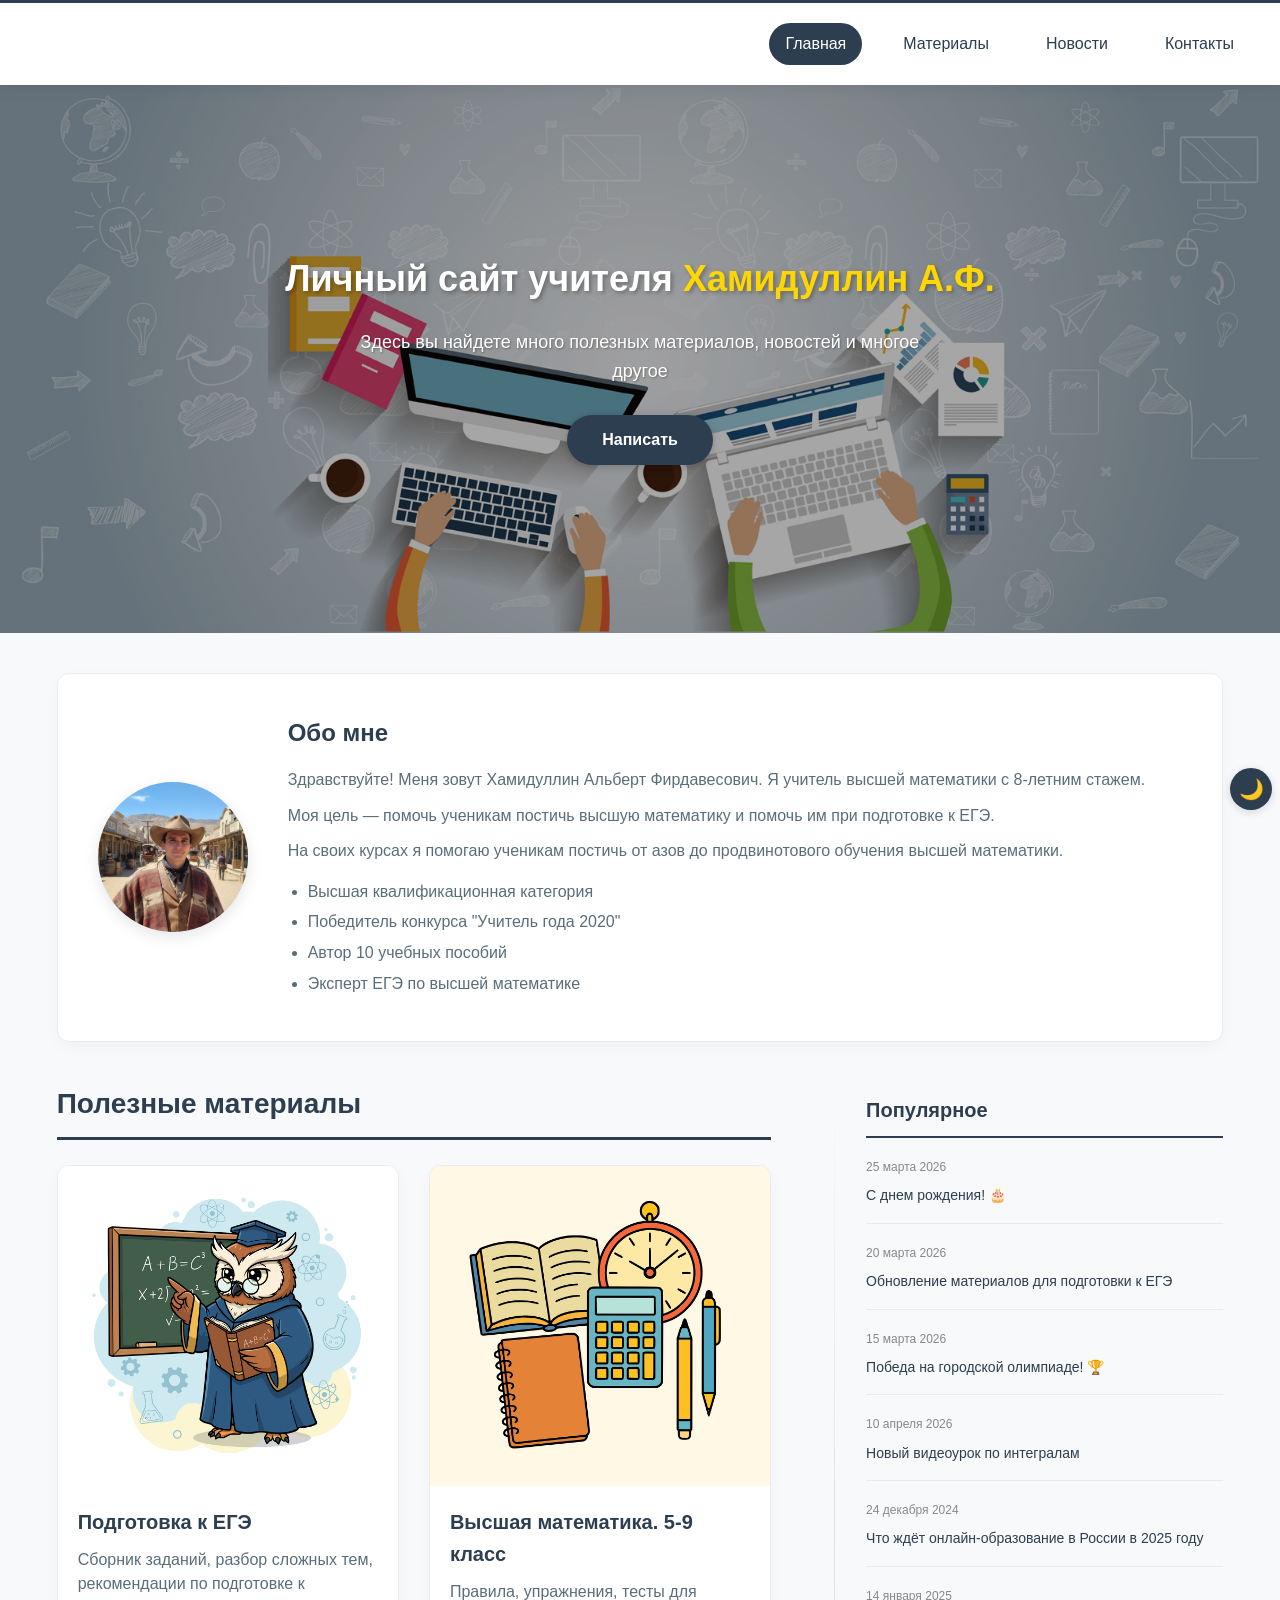
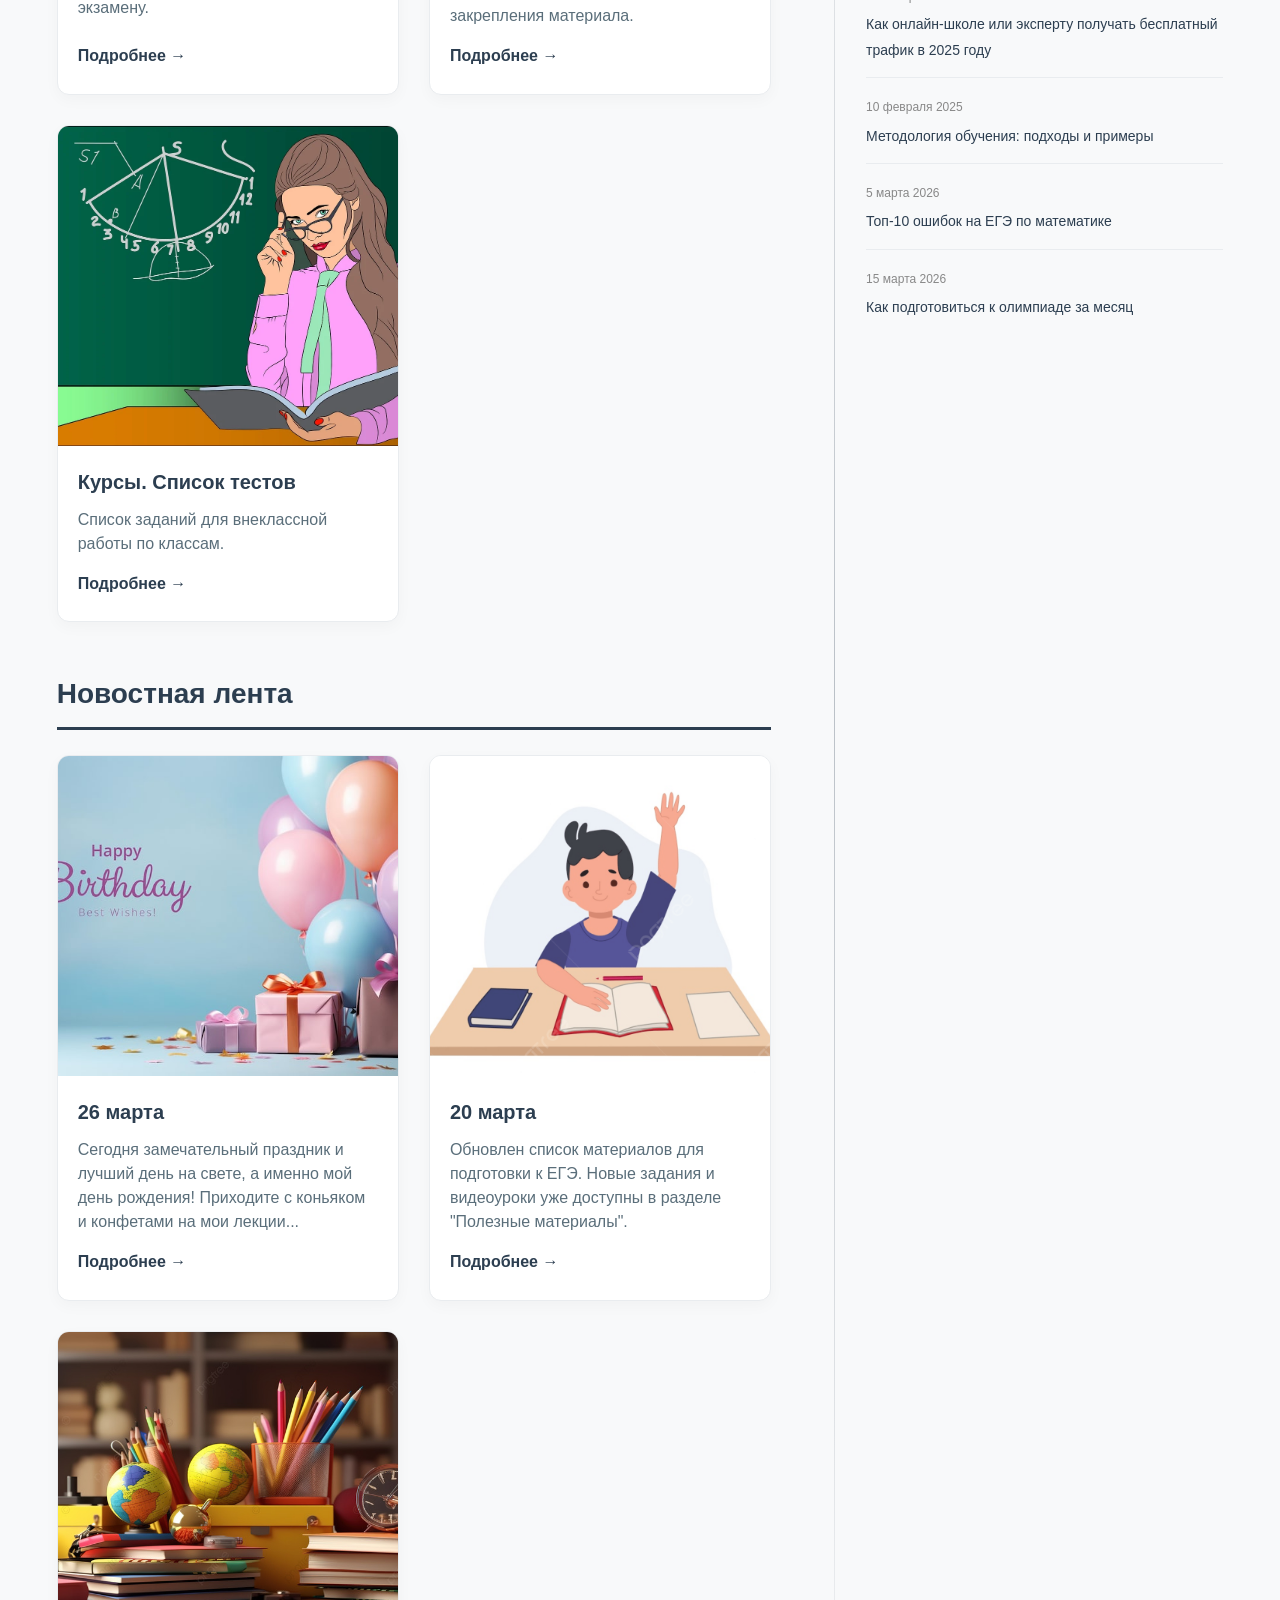
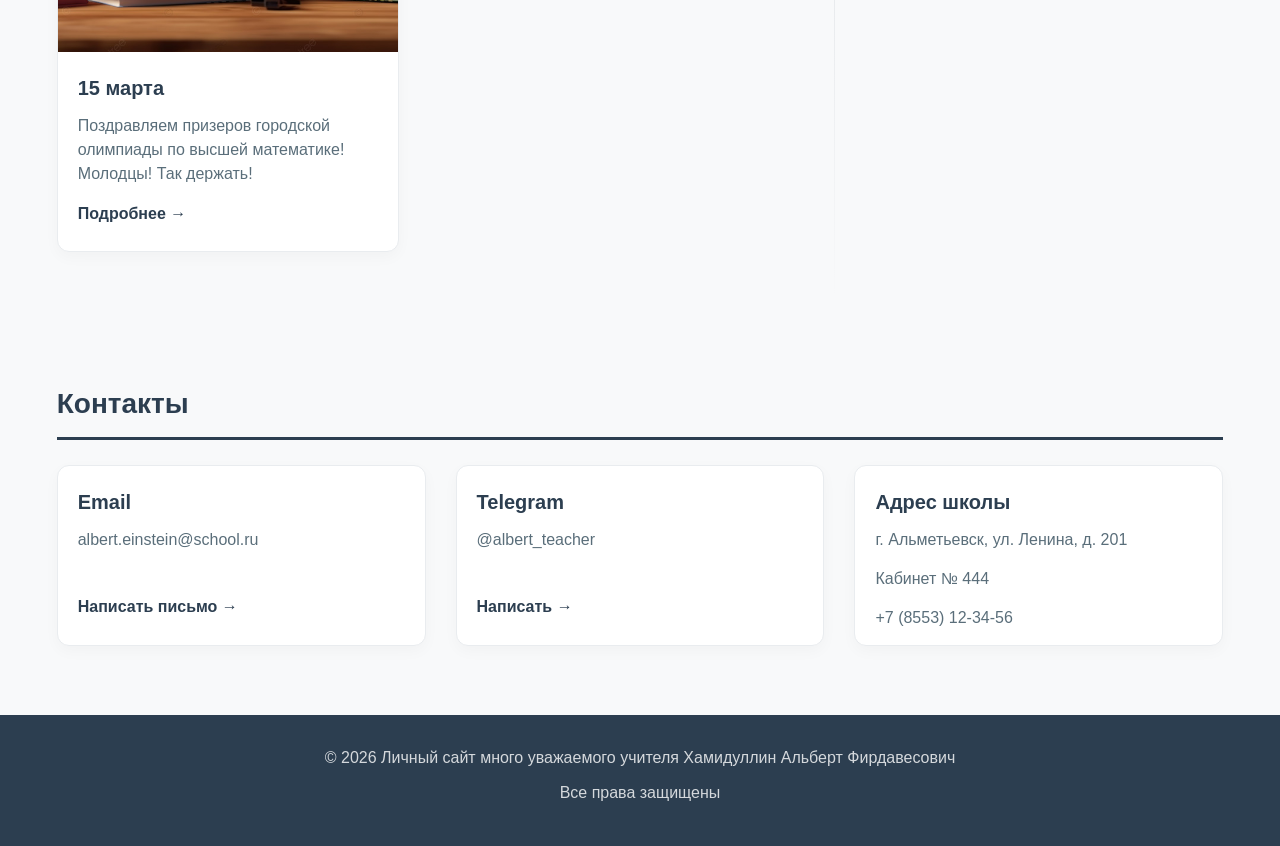
==== commit 0c015313: "Полное обновление дизайна и стилей сайта ✨ ОСНОВНЫЕ ИЗМЕНЕНИЯ:  1. ГЛАВНАЯ СТРАНИЦА (index.html):   " ====
--- a/index.html
+++ b/index.html
@@ -29,6 +29,7 @@
     </div>
     
     <div class="container">
+        <!-- Блок "Обо мне" (не трогаем) -->
         <div class="teacher-info">
             <div class="teacher-photo" onclick="openModal(this.querySelector('img'))">
                 <img src="images/=Альберт.jpg" alt="Учитель" style="width: 100%; height: 100%; object-fit: cover;">
@@ -47,48 +48,72 @@
             </div>
         </div>
         
-        <div class="section">
-            <h2 class="section-title">Полезные материалы</h2>
-            <div class="cards-grid">
-                <div class="card">
-                    <h3>Подготовка к ЕГЭ</h3>
-                    <p>Сборник заданий, разбор сложных тем, рекомендации по подготовке к экзамену.</p>
-                    <a href="#" class="card-link">Подробнее →</a>
+        <!-- Основной макет с сайдбаром -->
+        <div class="main-layout">
+            <div class="main-content">
+                <!-- Полезные материалы -->
+                <div class="section">
+                    <h2 class="section-title">Полезные материалы</h2>
+                    <div class="cards-grid">
+                        <div class="card">
+                            <div class="card-image">
+                                <img src="images/ege.jpg" alt="Подготовка к ЕГЭ">
+                            </div>
+                            <h3>Подготовка к ЕГЭ</h3>
+                            <p>Сборник заданий, разбор сложных тем, рекомендации по подготовке к экзамену.</p>
+                            <a href="materials.html" class="card-link">Подробнее →</a>
+                        </div>
+                        <div class="card">
+                            <div class="card-image">
+                                <img src="images/math.jpg" alt="Высшая математика">
+                            </div>
+                            <h3>Высшая математика. 5-9 класс</h3>
+                            <p>Правила, упражнения, тесты для закрепления материала.</p>
+                            <a href="materials.html" class="card-link">Подробнее →</a>
+                        </div>
+                        <div class="card">
+                            <div class="card-image">
+                                <img src="images/tests.jpg" alt="Курсы и тесты">
+                            </div>
+                            <h3>Курсы. Список тестов</h3>
+                            <p>Список заданий для внеклассной работы по классам.</p>
+                            <a href="materials.html" class="card-link">Подробнее →</a>
+                        </div>
+                    </div>
                 </div>
-                <div class="card">
-                    <h3>Высшая математика. 5-9 класс</h3>
-                    <p>Правила, упражнения, тесты для закрепления материала.</p>
-                    <a href="#" class="card-link">Подробнее →</a>
+                
+                <!-- Новостная лента -->
+                <div class="section">
+                    <h2 class="section-title">Новостная лента</h2>
+                    <div class="news-grid">
+                        <div class="news-card">
+                            <div class="news-card-image" style="background-image: url('images/news-birthday.jpg');"></div>
+                            <h3>26 марта</h3>
+                            <p>Сегодня замечательный праздник и лучший день на свете, а именно мой день рождения! Приходите с коньяком и конфетами на мои лекции...</p>
+                            <a href="news/article1.html" class="news-card-link">Подробнее →</a>
+                        </div>
+                        <div class="news-card">
+                            <div class="news-card-image" style="background-image: url('images/news-exam.jpg');"></div>
+                            <h3>20 марта</h3>
+                            <p>Обновлен список материалов для подготовки к ЕГЭ. Новые задания и видеоуроки уже доступны в разделе "Полезные материалы".</p>
+                            <a href="news/article2.html" class="news-card-link">Подробнее →</a>
+                        </div>
+                        <div class="news-card">
+                            <div class="news-card-image" style="background-image: url('images/news-olympiad.jpg');"></div>
+                            <h3>15 марта</h3>
+                            <p>Поздравляем призеров городской олимпиады по высшей математике! Молодцы! Так держать!</p>
+                            <a href="news/article3.html" class="news-card-link">Подробнее →</a>
+                        </div>
+                    </div>
                 </div>
-                <div class="card">
-                    <h3>Курсы. Список тестов</h3>
-                    <p>Список заданий для внеклассной работы по классам.</p>
-                    <a href="#" class="card-link">Подробнее →</a>
-                </div>
+            </div>
+            
+            <div class="main-sidebar">
+                <div class="popular-container"></div>
             </div>
         </div>
         
-        <div class="section">
-            <h2 class="section-title">Новостная лента</h2>
-            <div class="cards-grid">
-                <div class="card">
-                    <h3>26 марта</h3>
-                    <p>Сегодня замечательный праздник и лучший день на свете, а именно мой день рождения! Приходите с коньяком и конфетами на мои лекции...</p>
-                    <a href="news/article1.html" class="card-link">Подробнее →</a>
-                </div>
-                <div class="card">
-                    <h3>20 марта</h3>
-                    <p>Обновлен список материалов для подготовки к ЕГЭ. Новые задания и видеоуроки уже доступны в разделе "Полезные материалы".</p>
-                    <a href="news/article2.html" class="card-link">Подробнее →</a>
-                </div>
-                <div class="card">
-                    <h3>15 марта</h3>
-                    <p>Поздравляем призеров городской олимпиады по высшей математике! Молодцы! Так держать!</p>
-                    <a href="news/article3.html" class="card-link">Подробнее →</a>
-                </div>
-            </div>
-        </div>
-        
+        <!-- Контакты (не трогаем) -->
         <div class="section">
             <h2 class="section-title">Контакты</h2>
             <div class="cards-grid">
@@ -126,5 +151,7 @@
     </div>
     
     <script src="js/common.js"></script>
+    <script src="js/github-pages-fix.js"></script>
+    <script src="js/popular-posts.js"></script>
 </body>
 </html>
--- a/css/style.css
+++ b/css/style.css
@@ -169,10 +169,49 @@
     padding: 0 1.5cm;
 }
 
+/* ========== СТИЛИ ДЛЯ ГЛАВНОЙ СТРАНИЦЫ С САЙДБАРОМ ========== */
+.main-layout {
+    display: flex;
+    gap: 50px;
+    margin-top: 40px;
+    width: 100%;
+    margin-bottom: 80px;
+    position: relative;
+}
+
+/* Разделительная линия между контентом и сайдбаром */
+.main-layout::before {
+    content: '';
+    position: absolute;
+    left: 66.666%;
+    top: 0;
+    bottom: 0;
+    width: 1px;
+    background: linear-gradient(to bottom, transparent, #2c3e50, transparent);
+    opacity: 0.3;
+}
+
+.main-content {
+    flex: 2;
+    padding-right: 30px;
+}
+
+.main-sidebar {
+    flex: 1;
+    padding-left: 15px;
+    /* Добавляем отступ сверху, чтобы выровнять с "Полезные материалы" */
+    margin-top: 12px; /* Отступ равен высоте заголовка "Полезные материалы" + отступ */
+}
+
 /* ========== СЕТКА ДЛЯ КАРТОЧЕК (MATERIALS) ========== */
 .section {
     margin-bottom: 50px;
     margin-top: 40px;
+}
+
+/* Первая секция (Полезные материалы) не должна иметь верхний отступ */
+.section:first-of-type {
+    margin-top: 0;
 }
 
 .section-title {
@@ -200,6 +239,8 @@
     overflow: hidden;
     transition: all 0.3s ease;
     box-shadow: 0 5px 15px rgba(0,0,0,0.03);
+    display: flex;
+    flex-direction: column;
 }
 
 .card:hover {
@@ -240,6 +281,7 @@
     color: #5a6e7a;
     margin: 0 20px 15px;
     line-height: 1.5;
+    flex-grow: 1;
 }
 
 .card-link {
@@ -252,6 +294,74 @@
 }
 
 .card-link:hover {
+    color: #1e2a3a;
+    text-decoration: underline;
+}
+
+/* ========== НОВОСТНАЯ ЛЕНТА НА ГЛАВНОЙ (КАРТОЧКИ) ========== */
+.news-grid {
+    display: grid;
+    grid-template-columns: repeat(auto-fit, minmax(300px, 1fr));
+    gap: 30px;
+    margin-top: 20px;
+}
+
+.news-card {
+    background: white;
+    border: 1px solid #e9ecef;
+    border-radius: 12px;
+    overflow: hidden;
+    transition: all 0.3s ease;
+    box-shadow: 0 5px 15px rgba(0,0,0,0.03);
+    display: flex;
+    flex-direction: column;
+}
+
+.news-card:hover {
+    transform: translateY(-5px);
+    box-shadow: 0 15px 30px rgba(0,0,0,0.1);
+    border-color: #2c3e50;
+}
+
+.news-card-image {
+    width: 100%;
+    height: 320px;
+    overflow: hidden;
+    background-color: #e9ecef;
+    background-size: cover;
+    background-position: center;
+    cursor: pointer;
+    transition: transform 0.3s ease;
+}
+
+.news-card:hover .news-card-image {
+    transform: scale(1.05);
+}
+
+.news-card h3 {
+    color: #2c3e50;
+    margin: 20px 20px 10px;
+    font-size: 20px;
+    font-weight: 600;
+}
+
+.news-card p {
+    color: #5a6e7a;
+    margin: 0 20px 15px;
+    line-height: 1.5;
+    flex-grow: 1;
+}
+
+.news-card-link {
+    color: #2c3e50;
+    text-decoration: none;
+    font-weight: 600;
+    display: inline-block;
+    margin: 0 20px 25px;
+    transition: all 0.3s;
+}
+
+.news-card-link:hover {
     color: #1e2a3a;
     text-decoration: underline;
 }
@@ -340,30 +450,14 @@
     margin-bottom: 5px;
 }
 
-/* ========== НОВОСТНАЯ ЛЕНТА (ФОТО 520×347px) ========== */
-.news-layout {
-    display: flex;
-    gap: 50px;
-    margin-top: 40px;
-    width: 100%;
-    margin-bottom: 80px;
-}
-
-.news-main {
-    flex: 2;
-}
-
-.news-sidebar {
-    flex: 1;
-}
-
+/* ========== СТИЛИ ДЛЯ САЙДБАРА (ПОПУЛЯРНОЕ) ========== */
 .sidebar-title {
     font-size: 20px;
     font-weight: 600;
     color: #2c3e50;
     margin-bottom: 20px;
     padding-bottom: 10px;
-    border-bottom: 2px solid #2c3e50;
+    border-bottom: 2px solid #2c3e50;  /* ← ТЕМНАЯ ЛИНИЯ НА СВЕТЛОМ ФОНЕ */
 }
 
 .popular-list {
@@ -373,7 +467,7 @@
 .popular-list li {
     margin-bottom: 20px;
     padding-bottom: 15px;
-    border-bottom: 1px solid #e9ecef;
+    border-bottom: 1px solid #e9ecef;  /* ← СВЕТЛАЯ ЛИНИЯ МЕЖДУ СТАТЬЯМИ */
 }
 
 .popular-list li:last-child {
@@ -398,6 +492,40 @@
 .popular-title:hover {
     color: #1e2a3a;
     text-decoration: underline;
+}
+
+/* ========== НОВОСТНАЯ ЛЕНТА (СТРАНИЦА NEWS) ========== */
+.news-layout {
+    display: flex;
+    gap: 50px;
+    margin-top: 40px;
+    width: 100%;
+    margin-bottom: 80px;
+    position: relative;
+}
+
+/* Разделительная линия между новостями и сайдбаром */
+.news-layout::before {
+    content: '';
+    position: absolute;
+    left: 66.666%;
+    top: 0;
+    bottom: 0;
+    width: 1px;
+    background: linear-gradient(to bottom, transparent, #2c3e50, transparent);
+    opacity: 0.3;
+}
+
+.news-main {
+    flex: 2;
+    padding-right: 30px;
+}
+
+.news-sidebar {
+    flex: 1;
+    padding-left: 30px;
+    /* Для страницы новостей тоже выравниваем */
+    margin-top: 0;
 }
 
 .news-item-main {
@@ -483,12 +611,37 @@
     transform: translateX(5px);
 }
 
-/* ========== СТИЛИ ДЛЯ СТАТЬИ ========== */
-.article-container {
-    width: 100%;
-    max-width: none;
+/* ========== СТИЛИ ДЛЯ СТАТЬИ С САЙДБАРОМ ========== */
+.article-layout {
+    display: flex;
+    gap: 50px;
     margin: 40px auto;
     padding: 0 1.5cm;
+    width: 100%;
+    max-width: none;
+    position: relative;
+}
+
+/* Разделительная линия между статьей и сайдбаром */
+.article-layout::before {
+    content: '';
+    position: absolute;
+    left: 66.666%;
+    top: 0;
+    bottom: 0;
+    width: 1px;
+    background: linear-gradient(to bottom, transparent, #2c3e50, transparent);
+    opacity: 0.3;
+}
+
+.article-main {
+    flex: 2;
+    padding-right: 30px;
+}
+
+.article-sidebar {
+    flex: 1;
+    padding-left: 30px;
 }
 
 .article-header {
@@ -560,6 +713,19 @@
 .article-body strong {
     font-weight: 700;
     color: #2c3e50;
+}
+
+.article-image {
+    width: 100%;
+    max-width: 800px;
+    border-radius: 12px;
+    margin: 20px 0;
+    cursor: pointer;
+    transition: transform 0.3s;
+}
+
+.article-image:hover {
+    transform: scale(1.02);
 }
 
 .back-button {
@@ -617,18 +783,17 @@
     border: none;
     opacity: 0;
     visibility: hidden;
-    transition: opacity 0.3s ease, visibility 0.3s ease, background 0.3s;
     font-weight: bold;
+}
+
+.scroll-to-top.show {
+    opacity: 1;
+    visibility: visible;
 }
 
 .scroll-to-top:hover {
     background: #1e2a3a;
     transform: translateY(-3px);
-}
-
-.scroll-to-top.show {
-    opacity: 1;
-    visibility: visible;
 }
 
 .theme-toggle-fixed {
@@ -748,8 +913,67 @@
         padding: 0 1cm;
     }
     
-    .article-container {
+    .main-layout {
+        flex-direction: column;
+        gap: 30px;
+        margin-bottom: 100px;
+    }
+    
+    .main-layout::before {
+        display: none;
+    }
+    
+    .main-content {
+        padding-right: 0;
+    }
+    
+    .main-sidebar {
+        padding-left: 0;
+        border-top: 1px solid #e9ecef;
+        padding-top: 30px;
+        margin-top: 0; /* Убираем отступ на мобильных */
+    }
+    
+    .article-layout {
+        flex-direction: column;
         padding: 0 1cm;
+        gap: 30px;
+    }
+    
+    .article-layout::before {
+        display: none;
+    }
+    
+    .article-main {
+        padding-right: 0;
+    }
+    
+    .article-sidebar {
+        padding-left: 0;
+        border-top: 1px solid #e9ecef;
+        padding-top: 30px;
+        margin-top: 20px;
+    }
+    
+    .news-layout {
+        flex-direction: column;
+        gap: 30px;
+        margin-bottom: 100px;
+    }
+    
+    .news-layout::before {
+        display: none;
+    }
+    
+    .news-main {
+        padding-right: 0;
+    }
+    
+    .news-sidebar {
+        padding-left: 0;
+        border-top: 1px solid #e9ecef;
+        padding-top: 30px;
+        margin-top: 20px;
     }
     
     .header-content {
@@ -790,12 +1014,6 @@
         font-size: 30px;
     }
     
-    .news-layout {
-        flex-direction: column;
-        gap: 30px;
-        margin-bottom: 100px;
-    }
-    
     .news-item-main {
         flex-direction: column;
         gap: 20px;
@@ -835,6 +1053,10 @@
     .card-image {
         height: 250px;
     }
+    
+    .news-card-image {
+        height: 250px;
+    }
 }
 
 /* ========== ПРИЖИМАЕМ ПОДВАЛ С ОТСТУПОМ ========== */
@@ -861,4 +1083,34 @@
         padding-bottom: 180px;
         padding-top: 0;
     }
+}
+
+/* ========== СТИЛИ ДЛЯ КНОПОК СКАЧИВАНИЯ ========== */
+.download-link {
+    display: inline-block;
+    background: #2c3e50;
+    color: white;
+    padding: 10px 20px;
+    border-radius: 30px;
+    text-decoration: none;
+    font-size: 14px;
+    font-weight: 500;
+    transition: all 0.3s;
+    margin: 0 20px 25px;
+    border: none;
+    cursor: pointer;
+}
+
+.download-link:hover {
+    background: #1e2a3a;
+    transform: translateY(-2px);
+    box-shadow: 0 4px 12px rgba(0,0,0,0.15);
+    /* Убираем изменение цвета текста */
+    color: white;
+}
+
+/* Убираем эффект затемнения текста при любых состояниях */
+.download-link:active,
+.download-link:focus {
+    color: white;
 }
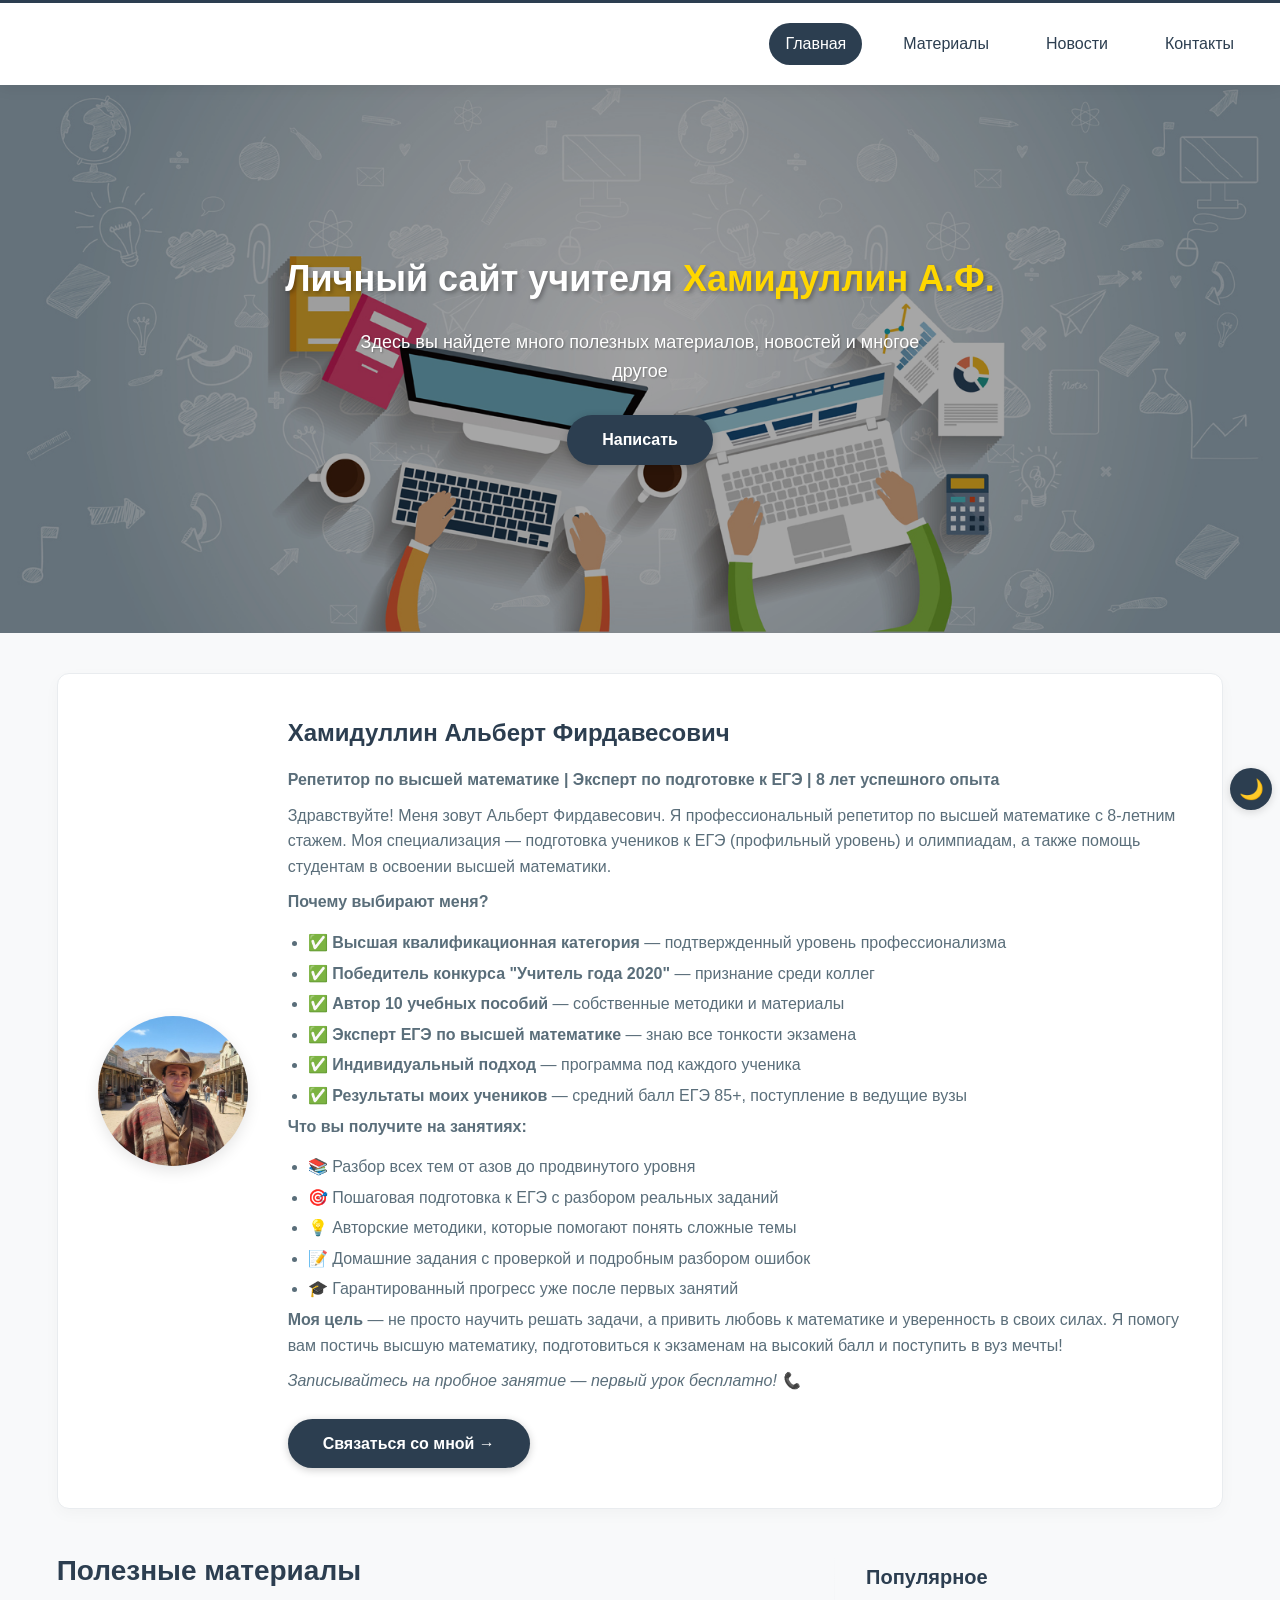
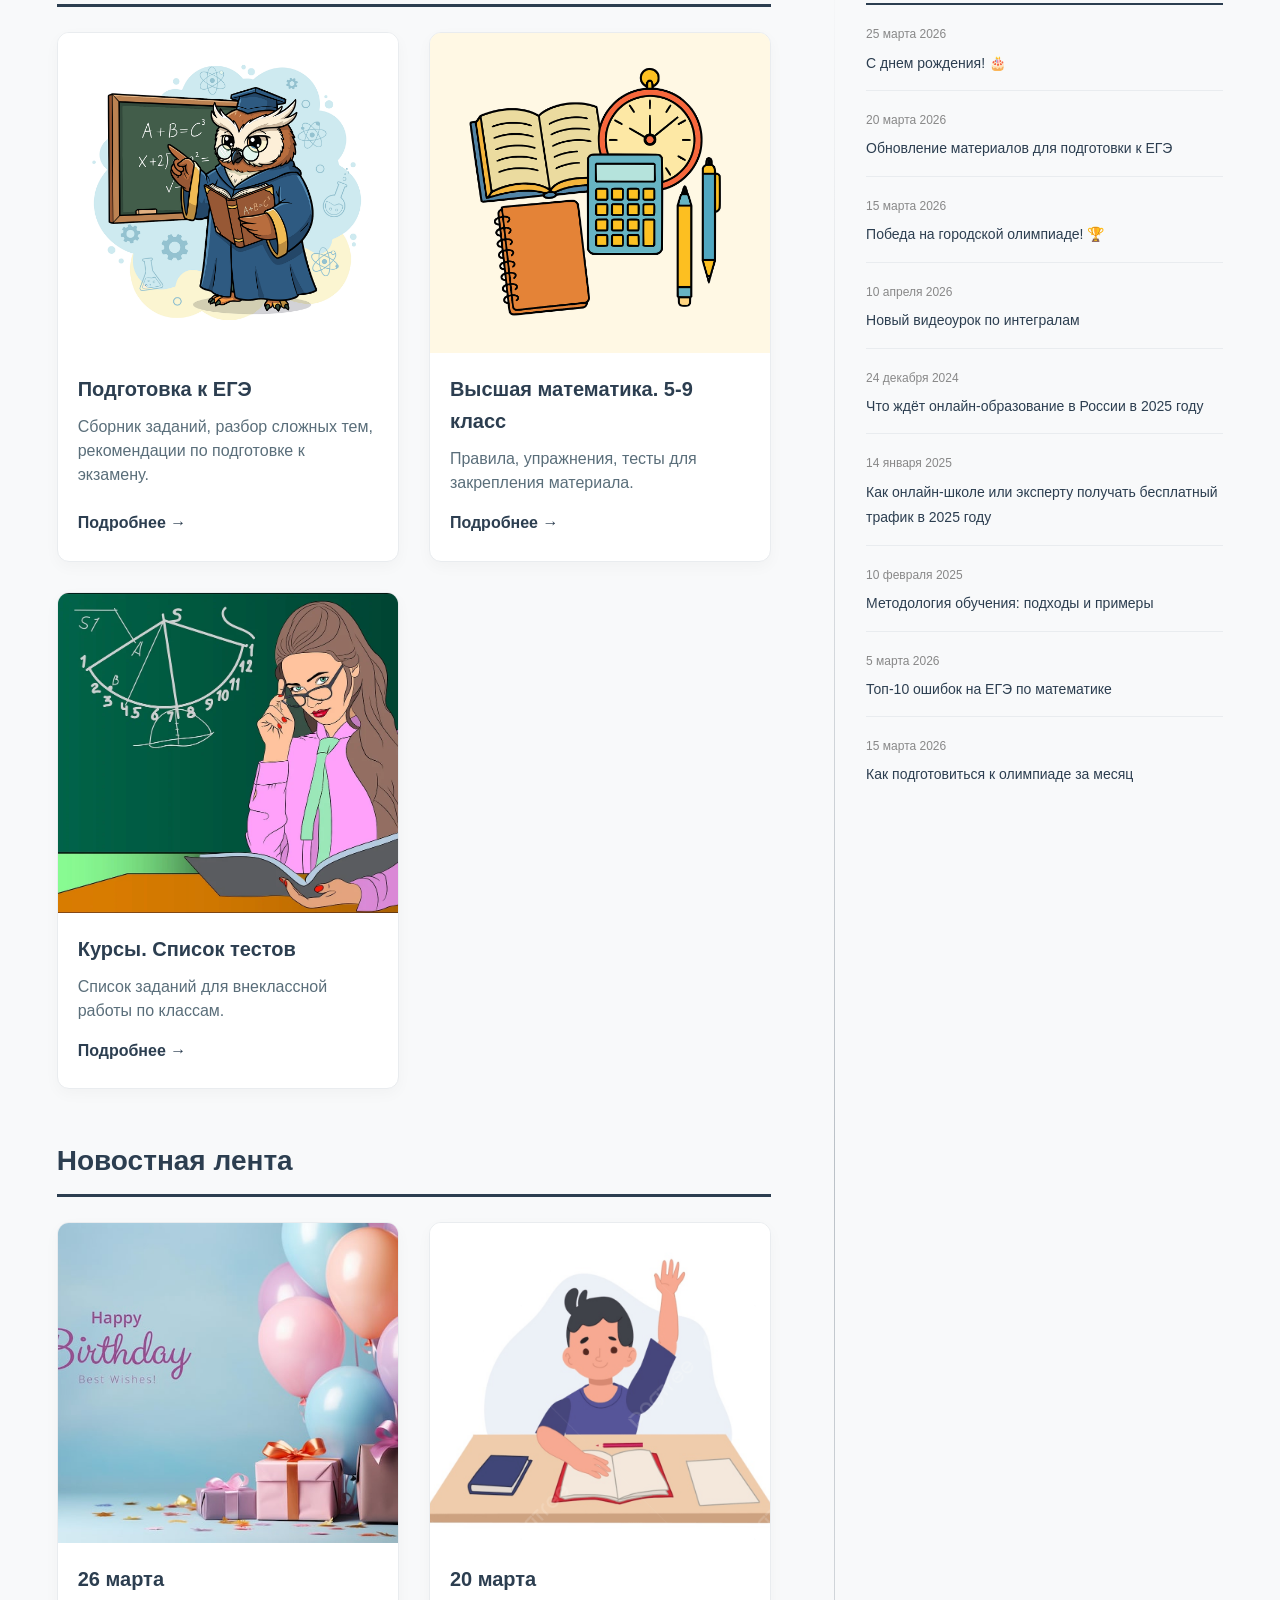
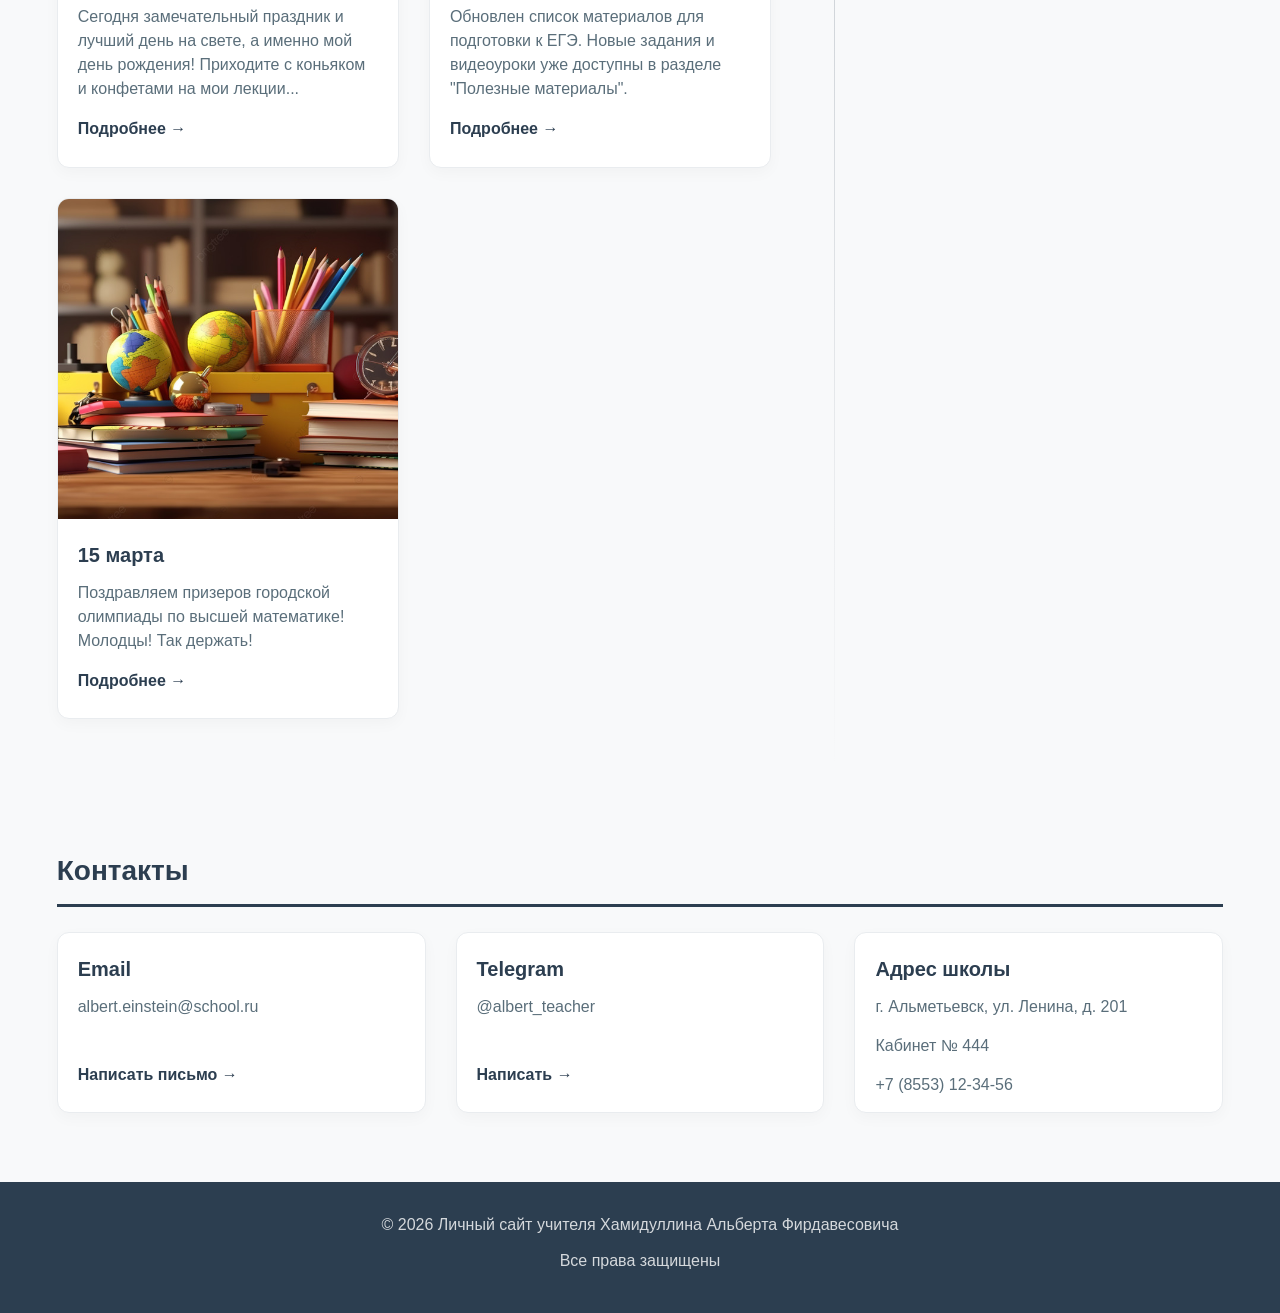
==== commit 9714393a: "Обновлен блок 'Обо мне' с продающим текстом - Добавлена информация о профессиональных достижениях - " ====
--- a/index.html
+++ b/index.html
@@ -29,22 +29,40 @@
     </div>
     
     <div class="container">
-        <!-- Блок "Обо мне" (не трогаем) -->
+        <!-- Блок "Обо мне" с продающим текстом -->
         <div class="teacher-info">
             <div class="teacher-photo" onclick="openModal(this.querySelector('img'))">
-                <img src="images/=Альберт.jpg" alt="Учитель" style="width: 100%; height: 100%; object-fit: cover;">
+                <img src="images/=Альберт.jpg" alt="Хамидуллин Альберт Фирдавесович - репетитор по высшей математике" style="width: 100%; height: 100%; object-fit: cover;">
             </div>
             <div class="teacher-text">
-                <h2>Обо мне</h2>
-                <p>Здравствуйте! Меня зовут Хамидуллин Альберт Фирдавесович. Я учитель высшей математики с 8-летним стажем.</p>
-                <p>Моя цель — помочь ученикам постичь высшую математику и помочь им при подготовке к ЕГЭ.</p>
-                <p>На своих курсах я помогаю ученикам постичь от азов до продвинотового обучения высшей математики.</p>
+                <h2>Хамидуллин Альберт Фирдавесович</h2>
+                <p><strong>Репетитор по высшей математике | Эксперт по подготовке к ЕГЭ | 8 лет успешного опыта</strong></p>
+                
+                <p>Здравствуйте! Меня зовут Альберт Фирдавесович. Я профессиональный репетитор по высшей математике с 8-летним стажем. Моя специализация — подготовка учеников к ЕГЭ (профильный уровень) и олимпиадам, а также помощь студентам в освоении высшей математики.</p>
+                
+                <p><strong>Почему выбирают меня?</strong></p>
                 <ul>
-                    <li>Высшая квалификационная категория</li>
-                    <li>Победитель конкурса "Учитель года 2020"</li>
-                    <li>Автор 10 учебных пособий</li>
-                    <li>Эксперт ЕГЭ по высшей математике</li>
+                    <li>✅ <strong>Высшая квалификационная категория</strong> — подтвержденный уровень профессионализма</li>
+                    <li>✅ <strong>Победитель конкурса "Учитель года 2020"</strong> — признание среди коллег</li>
+                    <li>✅ <strong>Автор 10 учебных пособий</strong> — собственные методики и материалы</li>
+                    <li>✅ <strong>Эксперт ЕГЭ по высшей математике</strong> — знаю все тонкости экзамена</li>
+                    <li>✅ <strong>Индивидуальный подход</strong> — программа под каждого ученика</li>
+                    <li>✅ <strong>Результаты моих учеников</strong> — средний балл ЕГЭ 85+, поступление в ведущие вузы</li>
                 </ul>
+                
+                <p><strong>Что вы получите на занятиях:</strong></p>
+                <ul>
+                    <li>📚 Разбор всех тем от азов до продвинутого уровня</li>
+                    <li>🎯 Пошаговая подготовка к ЕГЭ с разбором реальных заданий</li>
+                    <li>💡 Авторские методики, которые помогают понять сложные темы</li>
+                    <li>📝 Домашние задания с проверкой и подробным разбором ошибок</li>
+                    <li>🎓 Гарантированный прогресс уже после первых занятий</li>
+                </ul>
+                
+                <p><strong>Моя цель</strong> — не просто научить решать задачи, а привить любовь к математике и уверенность в своих силах. Я помогу вам постичь высшую математику, подготовиться к экзаменам на высокий балл и поступить в вуз мечты!</p>
+                
+                <p><em>Записывайтесь на пробное занятие — первый урок бесплатно! 📞</em></p>
+                <a href="contacts.html" class="btn" style="margin-top: 15px; display: inline-block;">Связаться со мной →</a>
             </div>
         </div>
         
@@ -113,7 +131,7 @@
             </div>
         </div>
         
-        <!-- Контакты (не трогаем) -->
+        <!-- Контакты -->
         <div class="section">
             <h2 class="section-title">Контакты</h2>
             <div class="cards-grid">
@@ -138,7 +156,7 @@
     </div>
     
     <div class="footer">
-        <p>© 2026 Личный сайт много уважаемого учителя Хамидуллин Альберт Фирдавесович</p>
+        <p>© 2026 Личный сайт учителя Хамидуллина Альберта Фирдавесовича</p>
         <p>Все права защищены</p>
     </div>
     
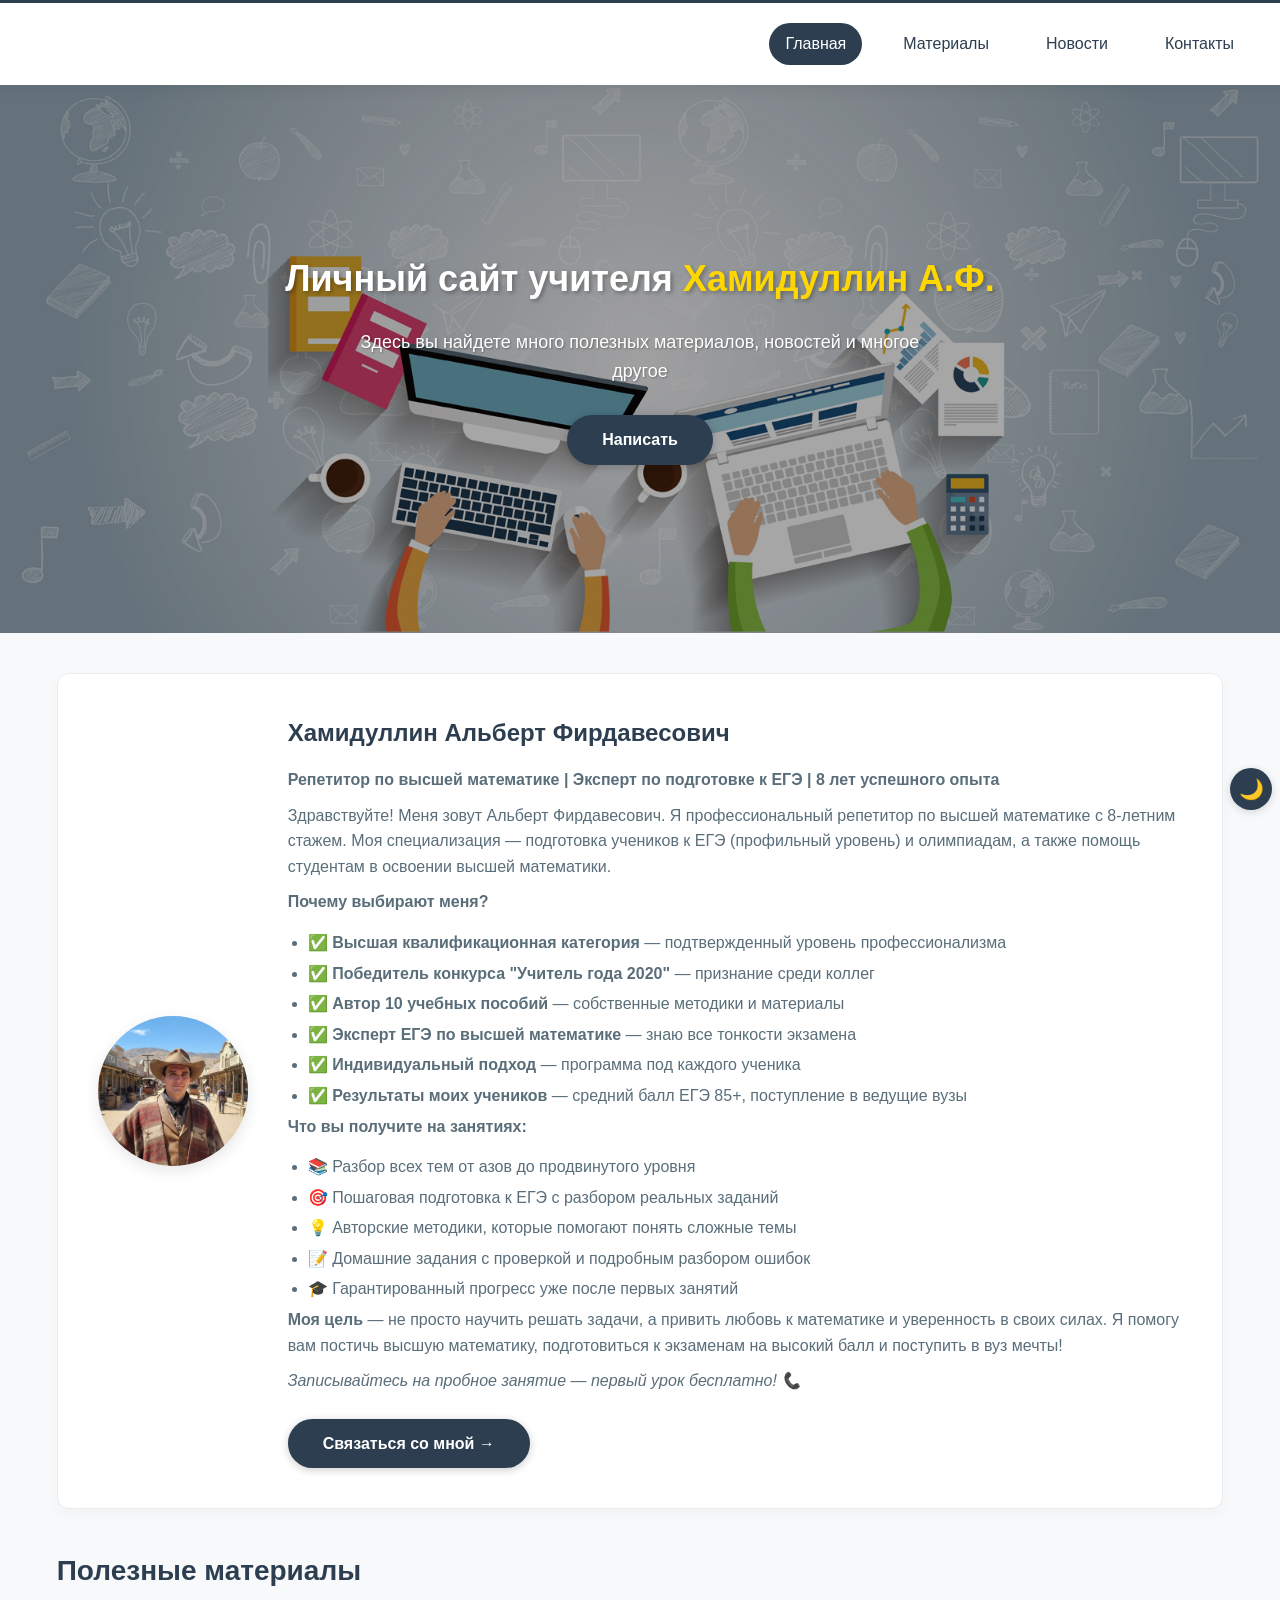
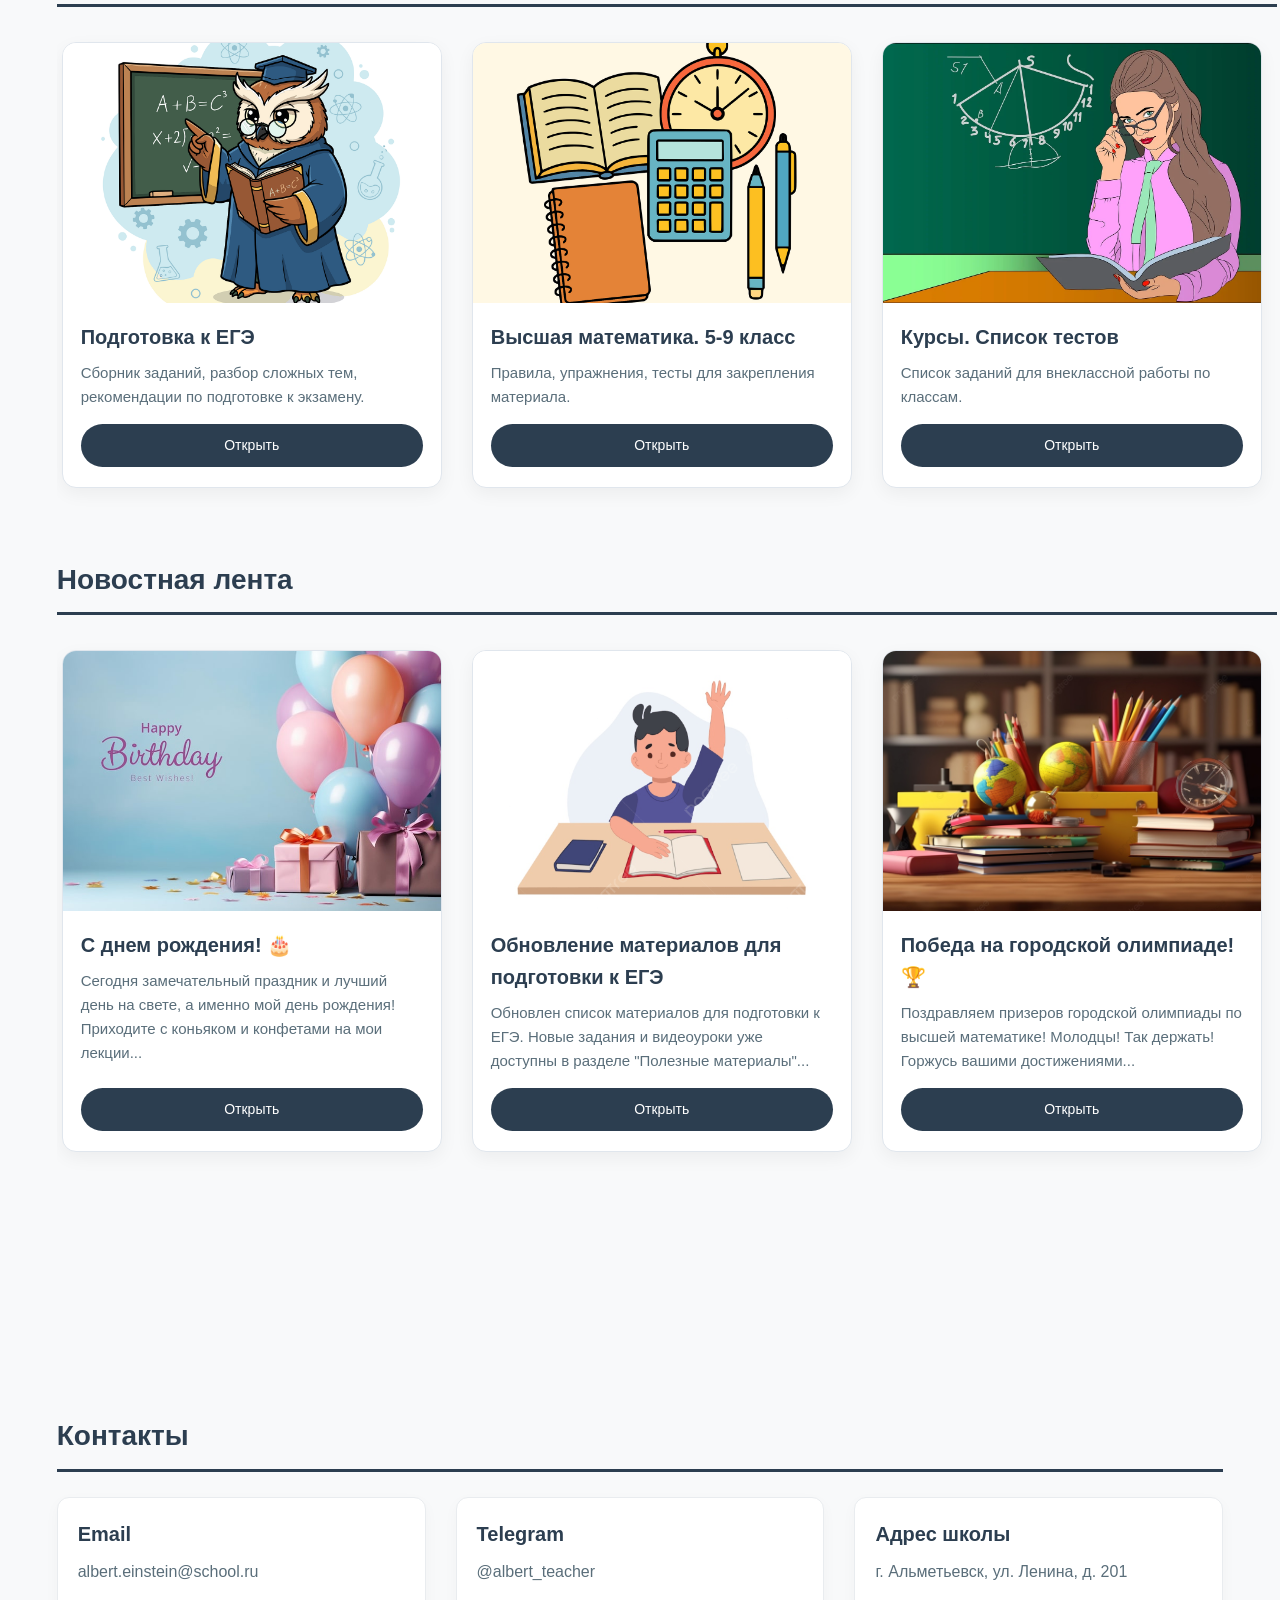
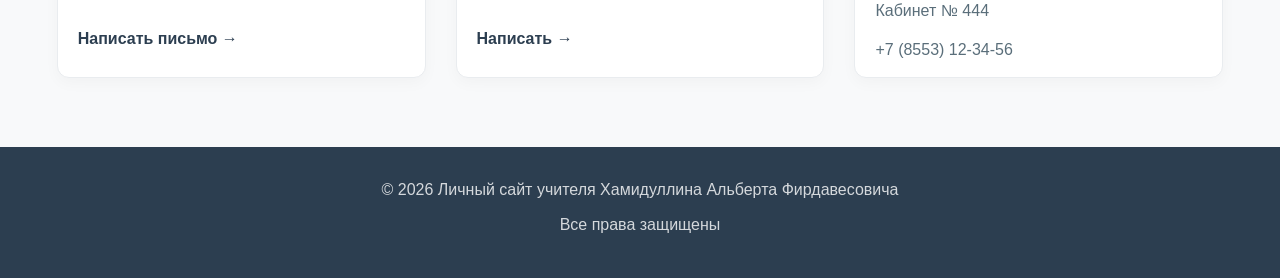
==== commit 18599f9a: "Fix: разделительная линия между контентом и сайдбаром, исправлен горизонтальный скролл карточек" ====
--- a/index.html
+++ b/index.html
@@ -29,7 +29,7 @@
     </div>
     
     <div class="container">
-        <!-- Блок "Обо мне" с продающим текстом -->
+        <!-- Блок "Обо мне" -->
         <div class="teacher-info">
             <div class="teacher-photo" onclick="openModal(this.querySelector('img'))">
                 <img src="images/=Альберт.jpg" alt="Хамидуллин Альберт Фирдавесович - репетитор по высшей математике" style="width: 100%; height: 100%; object-fit: cover;">
@@ -72,56 +72,21 @@
                 <!-- Полезные материалы -->
                 <div class="section">
                     <h2 class="section-title">Полезные материалы</h2>
-                    <div class="cards-grid">
-                        <div class="card">
-                            <div class="card-image">
-                                <img src="images/ege.jpg" alt="Подготовка к ЕГЭ">
-                            </div>
-                            <h3>Подготовка к ЕГЭ</h3>
-                            <p>Сборник заданий, разбор сложных тем, рекомендации по подготовке к экзамену.</p>
-                            <a href="materials.html" class="card-link">Подробнее →</a>
-                        </div>
-                        <div class="card">
-                            <div class="card-image">
-                                <img src="images/math.jpg" alt="Высшая математика">
-                            </div>
-                            <h3>Высшая математика. 5-9 класс</h3>
-                            <p>Правила, упражнения, тесты для закрепления материала.</p>
-                            <a href="materials.html" class="card-link">Подробнее →</a>
-                        </div>
-                        <div class="card">
-                            <div class="card-image">
-                                <img src="images/tests.jpg" alt="Курсы и тесты">
-                            </div>
-                            <h3>Курсы. Список тестов</h3>
-                            <p>Список заданий для внеклассной работы по классам.</p>
-                            <a href="materials.html" class="card-link">Подробнее →</a>
-                        </div>
+                    <!-- Убираем cards-grid-horizontal, карточки будут напрямую в cards-scroll -->
+                    <div class="cards-scroll" id="materials-scroll">
+                        <!-- Карточки будут загружены сюда -->
                     </div>
                 </div>
+                
+                <!-- Разделитель между блоками -->
+                <div class="section-divider"></div>
                 
                 <!-- Новостная лента -->
                 <div class="section">
                     <h2 class="section-title">Новостная лента</h2>
-                    <div class="news-grid">
-                        <div class="news-card">
-                            <div class="news-card-image" style="background-image: url('images/news-birthday.jpg');"></div>
-                            <h3>26 марта</h3>
-                            <p>Сегодня замечательный праздник и лучший день на свете, а именно мой день рождения! Приходите с коньяком и конфетами на мои лекции...</p>
-                            <a href="news/article1.html" class="news-card-link">Подробнее →</a>
-                        </div>
-                        <div class="news-card">
-                            <div class="news-card-image" style="background-image: url('images/news-exam.jpg');"></div>
-                            <h3>20 марта</h3>
-                            <p>Обновлен список материалов для подготовки к ЕГЭ. Новые задания и видеоуроки уже доступны в разделе "Полезные материалы".</p>
-                            <a href="news/article2.html" class="news-card-link">Подробнее →</a>
-                        </div>
-                        <div class="news-card">
-                            <div class="news-card-image" style="background-image: url('images/news-olympiad.jpg');"></div>
-                            <h3>15 марта</h3>
-                            <p>Поздравляем призеров городской олимпиады по высшей математике! Молодцы! Так держать!</p>
-                            <a href="news/article3.html" class="news-card-link">Подробнее →</a>
-                        </div>
+                    <!-- Убираем cards-grid-horizontal, карточки будут напрямую в cards-scroll -->
+                    <div class="cards-scroll" id="news-scroll">
+                        <!-- Карточки будут загружены сюда -->
                     </div>
                 </div>
             </div>
@@ -171,5 +136,6 @@
     <script src="js/common.js"></script>
     <script src="js/github-pages-fix.js"></script>
     <script src="js/popular-posts.js"></script>
+    <script src="js/scroll.js"></script>
 </body>
 </html>
--- a/css/style.css
+++ b/css/style.css
@@ -179,11 +179,17 @@
     position: relative;
 }
 
-/* Разделительная линия между контентом и сайдбаром */
-.main-layout::before {
+.main-content {
+    flex: 2;
+    padding-right: 30px;
+    position: relative;
+}
+
+/* Разделительная линия справа от контента */
+.main-content::after {
     content: '';
     position: absolute;
-    left: 66.666%;
+    right: -25px; /* Половина от gap 50px */
     top: 0;
     bottom: 0;
     width: 1px;
@@ -191,16 +197,17 @@
     opacity: 0.3;
 }
 
-.main-content {
-    flex: 2;
-    padding-right: 30px;
-}
-
 .main-sidebar {
     flex: 1;
     padding-left: 15px;
-    /* Добавляем отступ сверху, чтобы выровнять с "Полезные материалы" */
-    margin-top: 12px; /* Отступ равен высоте заголовка "Полезные материалы" + отступ */
+    margin-top: 12px;
+}
+
+/* Для мобильных убираем линию */
+@media (max-width: 768px) {
+    .main-content::after {
+        display: none;
+    }
 }
 
 /* ========== СЕТКА ДЛЯ КАРТОЧЕК (MATERIALS) ========== */
@@ -1113,4 +1120,137 @@
 .download-link:active,
 .download-link:focus {
     color: white;
+}
+/* Горизонтальный скролл */
+.cards-scroll {
+    display: flex;
+    overflow-x: auto;
+    gap: 25px;
+    padding: 5px 0 15px 0;
+    scroll-behavior: smooth;
+    -webkit-overflow-scrolling: touch;
+}
+
+/* Стилизация скроллбара */
+.cards-scroll::-webkit-scrollbar {
+    height: 8px;
+}
+.cards-scroll::-webkit-scrollbar-track {
+    background: #e9ecef;
+    border-radius: 8px;
+}
+.cards-scroll::-webkit-scrollbar-thumb {
+    background: #2c3e50;
+    border-radius: 8px;
+}
+.cards-scroll::-webkit-scrollbar-thumb:hover {
+    background: #1e2a3a;
+}
+
+/* ========== ГОРИЗОНТАЛЬНЫЙ СКРОЛЛ ========== */
+.cards-scroll {
+    display: flex;
+    overflow-x: auto;
+    gap: 30px;
+    padding: 10px 5px 20px;
+    scroll-behavior: smooth;
+
+    /* ровно 3 карточки */
+    max-width: calc(380px * 3 + 30px * 2 + 20px);
+}
+
+/* Скроллбар */
+.cards-scroll::-webkit-scrollbar {
+    height: 8px;
+}
+.cards-scroll::-webkit-scrollbar-track {
+    background: #e9ecef;
+    border-radius: 10px;
+}
+.cards-scroll::-webkit-scrollbar-thumb {
+    background: #2c3e50;
+    border-radius: 10px;
+}
+
+/* ========== КАРТОЧКА (НОВАЯ КРАСИВАЯ) ========== */
+.card-horizontal {
+    width: 380px; /* БОЛЬШЕ */
+    flex-shrink: 0;
+
+    background: #ffffff;
+    border: 1px solid #e0e6ed; /* РАМКА */
+    border-radius: 14px;
+    overflow: hidden;
+
+    display: flex;
+    flex-direction: column;
+
+    transition: all 0.3s ease;
+    box-shadow: 0 6px 18px rgba(0,0,0,0.05);
+}
+
+/* Эффект при наведении */
+.card-horizontal:hover {
+    transform: translateY(-6px);
+    border-color: #2c3e50;
+    box-shadow: 0 18px 35px rgba(0,0,0,0.12);
+}
+
+/* Картинка */
+.card-horizontal .card-image {
+    width: 100%;
+    height: 260px; /* БОЛЬШЕ */
+    overflow: hidden;
+    background: #f1f3f5;
+}
+
+.card-horizontal img {
+    width: 100%;
+    height: 100%;
+    object-fit: cover;
+    transition: transform 0.3s;
+}
+
+.card-horizontal:hover img {
+    transform: scale(1.05);
+}
+
+/* Заголовок */
+.card-horizontal h3 {
+    font-size: 20px;
+    font-weight: 600;
+    margin: 18px 18px 8px;
+    color: #2c3e50;
+}
+
+/* Описание */
+.card-horizontal p {
+    font-size: 15px;
+    color: #5a6e7a;
+    margin: 0 18px 15px;
+    flex-grow: 1;
+}
+
+/* Кнопка */
+.card-horizontal .card-link {
+    display: inline-block;
+    margin: 0 18px 20px;
+
+    background: #2c3e50;
+    color: #fff;
+    text-decoration: none;
+    text-align: center;
+
+    padding: 10px;
+    border-radius: 25px;
+
+    font-size: 14px;
+    font-weight: 500;
+
+    transition: 0.3s;
+}
+
+.card-horizontal .card-link:hover {
+    background: #1e2a3a;
+    transform: translateY(-2px);
 }
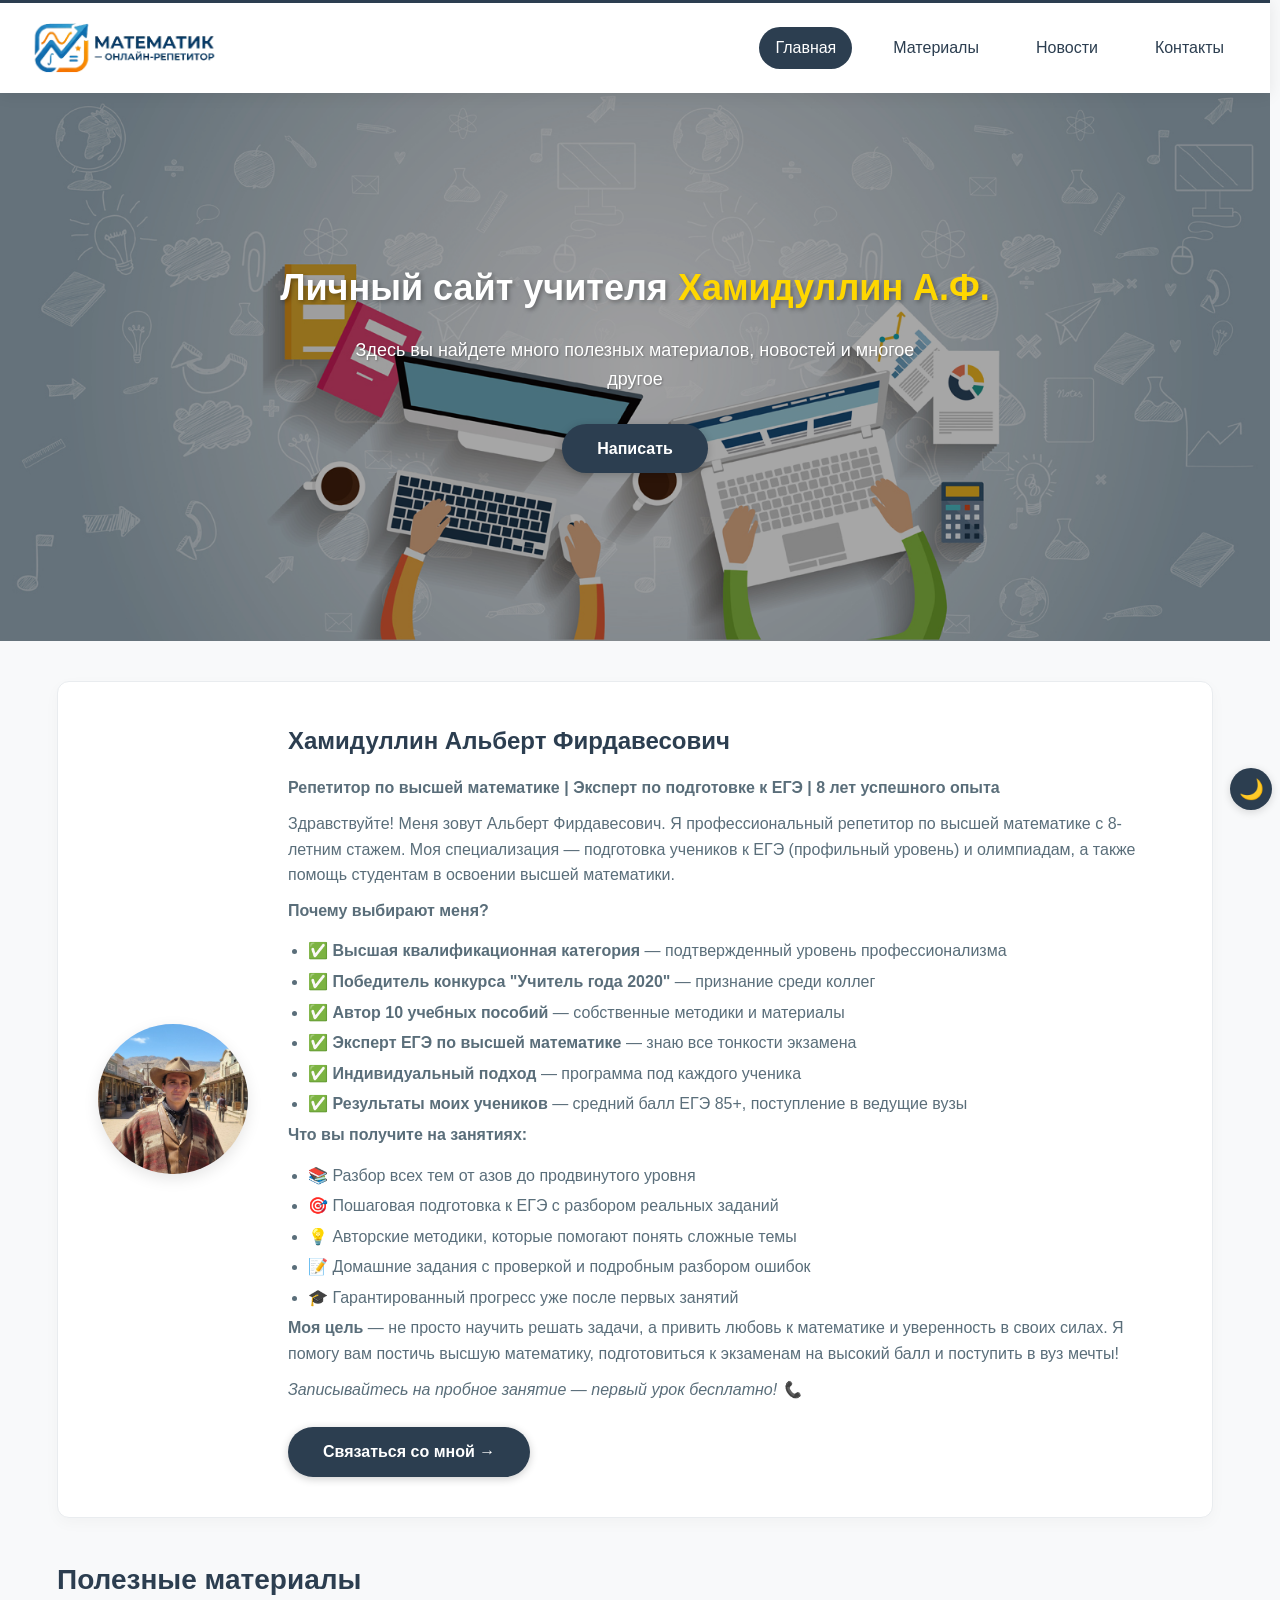
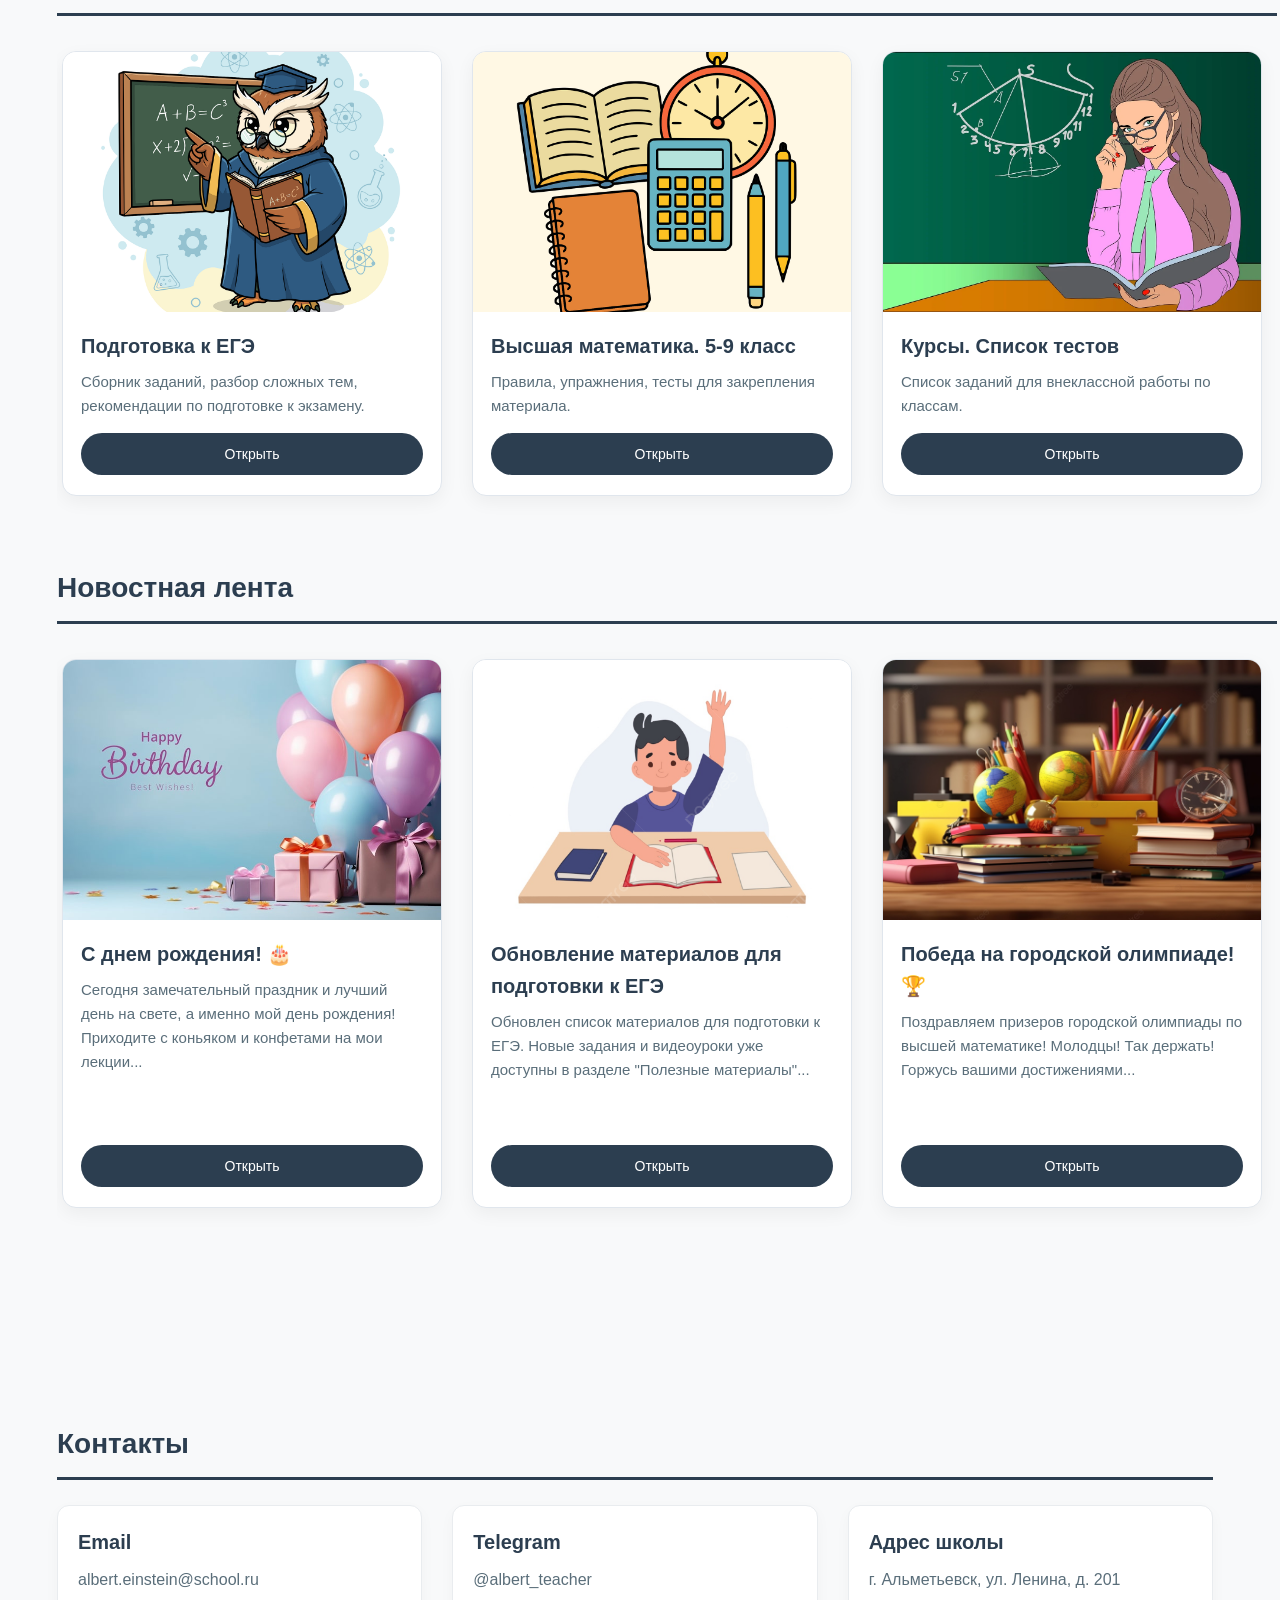
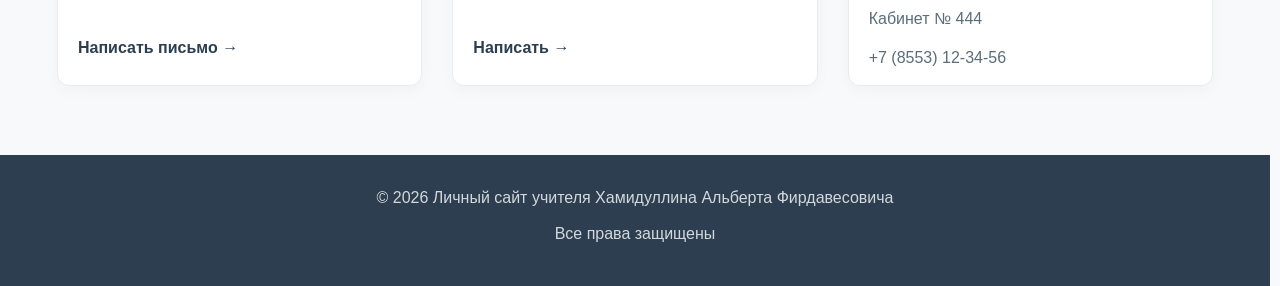
==== commit c1bf13b3: "Обновление: исправлена шапка с логотипом, добавлена сетка контактов 2x3, исправлен scrollbar-gutter," ====
--- a/index.html
+++ b/index.html
@@ -8,7 +8,13 @@
 </head>
 <body>
     <div id="top" class="header">
-        <div class="header-content">
+    <div class="header-content">
+        <!-- Логотип слева -->
+        <div class="header-logo">
+            <img src="images/logo.png" alt="Логотип">
+        </div>
+        
+        <!-- Навигация справа -->
             <div class="nav-menu">
                 <a href="index.html" class="active">Главная</a>
                 <a href="materials.html">Материалы</a>
--- a/css/style.css
+++ b/css/style.css
@@ -9,6 +9,7 @@
 html {
     scroll-behavior: smooth;
     scroll-padding-top: 80px;
+    scrollbar-gutter: stable;
 }
 
 /* Общий фон страницы — светлый */
@@ -38,10 +39,30 @@
     margin: 0 auto;
     padding: 0 30px;
     display: flex;
-    justify-content: flex-end;
+    justify-content: space-between; /* Изменено с flex-end на space-between */
     align-items: center;
     flex-wrap: wrap;
     gap: 30px;
+}
+
+/* Логотип */
+.header-logo {
+    display: flex;
+    align-items: center;
+}
+
+.header-logo img {
+    height: 50px;
+    width: auto;
+    display: block;
+    cursor: pointer;
+}
+
+/* Убираем эффекты при наведении */
+.header-logo img:hover {
+    transform: none;
+    box-shadow: none;
+    opacity: 1;
 }
 
 .nav-menu {
@@ -166,7 +187,7 @@
     width: 100%;
     max-width: none;
     margin: 0 auto;
-    padding: 0 1.5cm;
+    padding: 0 57px;
 }
 
 /* ========== СТИЛИ ДЛЯ ГЛАВНОЙ СТРАНИЦЫ С САЙДБАРОМ ========== */
@@ -189,7 +210,7 @@
 .main-content::after {
     content: '';
     position: absolute;
-    right: -25px; /* Половина от gap 50px */
+    right: -25px;
     top: 0;
     bottom: 0;
     width: 1px;
@@ -232,13 +253,20 @@
     width: 100%;
 }
 
+/* ОСНОВНОЙ КОНТЕЙНЕР ДЛЯ КАРТОЧЕК */
 .cards-grid {
     display: grid;
     grid-template-columns: repeat(auto-fit, minmax(300px, 1fr));
     gap: 30px;
     margin-top: 20px;
-}
-
+    margin-left: 0;
+    margin-right: 0;
+    padding-left: 0;
+    padding-right: 0;
+    width: 100%;
+}
+
+/* КАРТОЧКА */
 .card {
     background: white;
     border: 1px solid #e9ecef;
@@ -248,6 +276,8 @@
     box-shadow: 0 5px 15px rgba(0,0,0,0.03);
     display: flex;
     flex-direction: column;
+    margin: 0;
+    width: 100%;
 }
 
 .card:hover {
@@ -263,13 +293,21 @@
     overflow: hidden;
     background-color: #e9ecef;
     cursor: pointer;
+    margin: 0;
+    padding: 0;
+    display: flex;
+    justify-content: center;
+    align-items: center;
 }
 
 .card-image img {
     width: 100%;
     height: 100%;
     object-fit: cover;
+    object-position: center;
     display: block;
+    margin: 0;
+    padding: 0;
     transition: transform 0.3s ease;
 }
 
@@ -464,7 +502,7 @@
     color: #2c3e50;
     margin-bottom: 20px;
     padding-bottom: 10px;
-    border-bottom: 2px solid #2c3e50;  /* ← ТЕМНАЯ ЛИНИЯ НА СВЕТЛОМ ФОНЕ */
+    border-bottom: 2px solid #2c3e50;
 }
 
 .popular-list {
@@ -474,7 +512,7 @@
 .popular-list li {
     margin-bottom: 20px;
     padding-bottom: 15px;
-    border-bottom: 1px solid #e9ecef;  /* ← СВЕТЛАЯ ЛИНИЯ МЕЖДУ СТАТЬЯМИ */
+    border-bottom: 1px solid #e9ecef;
 }
 
 .popular-list li:last-child {
@@ -531,7 +569,6 @@
 .news-sidebar {
     flex: 1;
     padding-left: 30px;
-    /* Для страницы новостей тоже выравниваем */
     margin-top: 0;
 }
 
@@ -938,7 +975,7 @@
         padding-left: 0;
         border-top: 1px solid #e9ecef;
         padding-top: 30px;
-        margin-top: 0; /* Убираем отступ на мобильных */
+        margin-top: 0;
     }
     
     .article-layout {
@@ -988,6 +1025,10 @@
         text-align: center;
         gap: 15px;
         justify-content: center;
+    }
+    
+    .header-logo img {
+        height: 50px;
     }
     
     .nav-menu {
@@ -1112,39 +1153,12 @@
     background: #1e2a3a;
     transform: translateY(-2px);
     box-shadow: 0 4px 12px rgba(0,0,0,0.15);
-    /* Убираем изменение цвета текста */
     color: white;
 }
 
-/* Убираем эффект затемнения текста при любых состояниях */
 .download-link:active,
 .download-link:focus {
     color: white;
-}
-/* Горизонтальный скролл */
-.cards-scroll {
-    display: flex;
-    overflow-x: auto;
-    gap: 25px;
-    padding: 5px 0 15px 0;
-    scroll-behavior: smooth;
-    -webkit-overflow-scrolling: touch;
-}
-
-/* Стилизация скроллбара */
-.cards-scroll::-webkit-scrollbar {
-    height: 8px;
-}
-.cards-scroll::-webkit-scrollbar-track {
-    background: #e9ecef;
-    border-radius: 8px;
-}
-.cards-scroll::-webkit-scrollbar-thumb {
-    background: #2c3e50;
-    border-radius: 8px;
-}
-.cards-scroll::-webkit-scrollbar-thumb:hover {
-    background: #1e2a3a;
 }
 
 /* ========== ГОРИЗОНТАЛЬНЫЙ СКРОЛЛ ========== */
@@ -1154,52 +1168,52 @@
     gap: 30px;
     padding: 10px 5px 20px;
     scroll-behavior: smooth;
-
-    /* ровно 3 карточки */
+    -webkit-overflow-scrolling: touch;
     max-width: calc(380px * 3 + 30px * 2 + 20px);
 }
 
-/* Скроллбар */
+/* Стилизация скроллбара */
 .cards-scroll::-webkit-scrollbar {
     height: 8px;
 }
+
 .cards-scroll::-webkit-scrollbar-track {
     background: #e9ecef;
     border-radius: 10px;
 }
+
 .cards-scroll::-webkit-scrollbar-thumb {
     background: #2c3e50;
     border-radius: 10px;
 }
 
-/* ========== КАРТОЧКА (НОВАЯ КРАСИВАЯ) ========== */
+.cards-scroll::-webkit-scrollbar-thumb:hover {
+    background: #1e2a3a;
+}
+
+/* ========== КАРТОЧКА (ГОРИЗОНТАЛЬНАЯ) ========== */
 .card-horizontal {
-    width: 380px; /* БОЛЬШЕ */
+    width: 380px;
     flex-shrink: 0;
-
     background: #ffffff;
-    border: 1px solid #e0e6ed; /* РАМКА */
+    border: 1px solid #e0e6ed;
     border-radius: 14px;
     overflow: hidden;
-
     display: flex;
     flex-direction: column;
-
     transition: all 0.3s ease;
     box-shadow: 0 6px 18px rgba(0,0,0,0.05);
 }
 
-/* Эффект при наведении */
 .card-horizontal:hover {
     transform: translateY(-6px);
     border-color: #2c3e50;
     box-shadow: 0 18px 35px rgba(0,0,0,0.12);
 }
 
-/* Картинка */
 .card-horizontal .card-image {
     width: 100%;
-    height: 260px; /* БОЛЬШЕ */
+    height: 260px;
     overflow: hidden;
     background: #f1f3f5;
 }
@@ -1215,7 +1229,6 @@
     transform: scale(1.05);
 }
 
-/* Заголовок */
 .card-horizontal h3 {
     font-size: 20px;
     font-weight: 600;
@@ -1223,7 +1236,6 @@
     color: #2c3e50;
 }
 
-/* Описание */
 .card-horizontal p {
     font-size: 15px;
     color: #5a6e7a;
@@ -1231,26 +1243,60 @@
     flex-grow: 1;
 }
 
-/* Кнопка */
 .card-horizontal .card-link {
     display: inline-block;
     margin: 0 18px 20px;
-
     background: #2c3e50;
     color: #fff;
     text-decoration: none;
     text-align: center;
-
     padding: 10px;
     border-radius: 25px;
-
     font-size: 14px;
     font-weight: 500;
-
     transition: 0.3s;
 }
 
 .card-horizontal .card-link:hover {
     background: #1e2a3a;
     transform: translateY(-2px);
+}
+/* ========== СЕТКА ДЛЯ КОНТАКТОВ (2 ряда по 3 карточки) ========== */
+.contacts-grid {
+    display: grid;
+    grid-template-columns: repeat(3, 1fr);
+    gap: 30px;
+    margin-top: 20px;
+    margin-bottom: 40px;
+}
+
+/* Стили для карточек контактов */
+.contact-card {
+    text-align: center;
+    padding: 30px 20px;
+}
+
+.contact-icon {
+    font-size: 48px;
+    margin-bottom: 15px;
+}
+
+/* Карта */
+.map-card {
+    padding: 0;
+    overflow: hidden;
+}
+
+/* Адаптивность для планшетов */
+@media (max-width: 900px) {
+    .contacts-grid {
+        grid-template-columns: repeat(2, 1fr);
+    }
+}
+
+/* Адаптивность для телефонов */
+@media (max-width: 600px) {
+    .contacts-grid {
+        grid-template-columns: 1fr;
+    }
 }
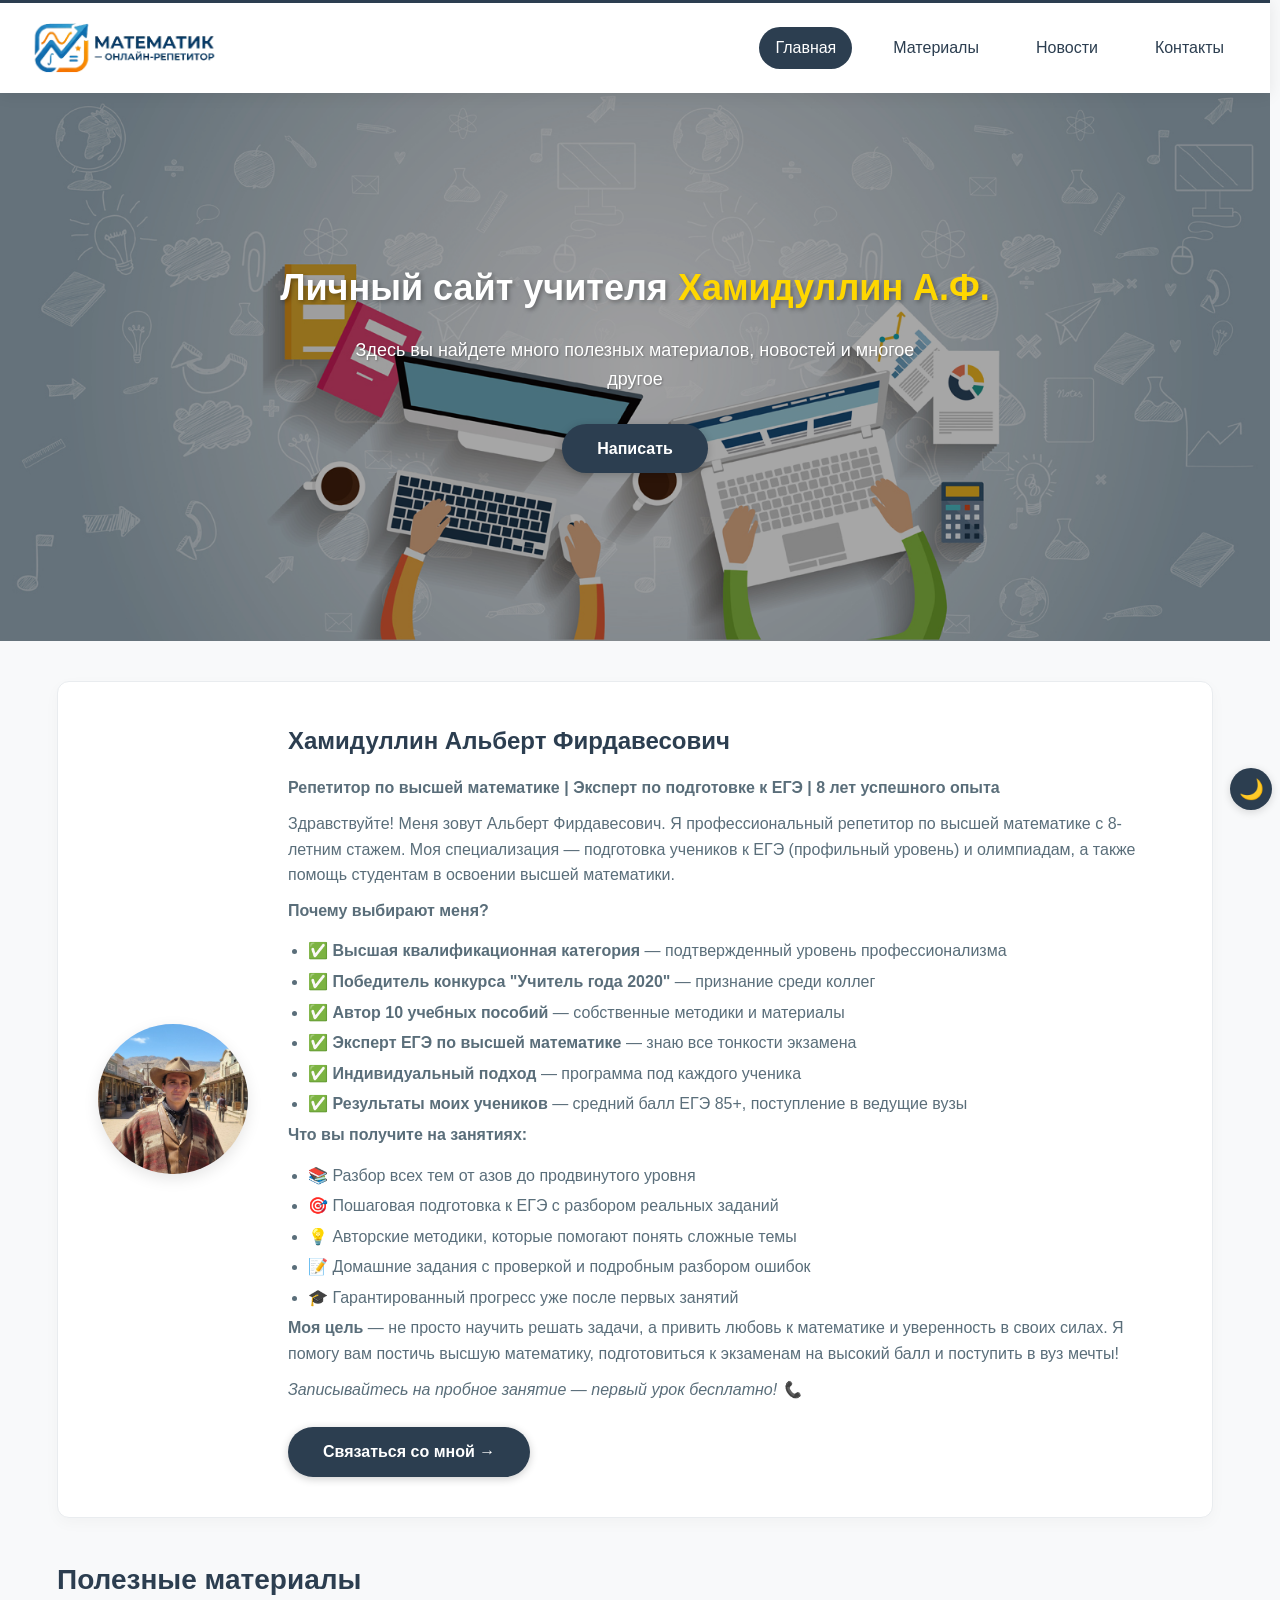
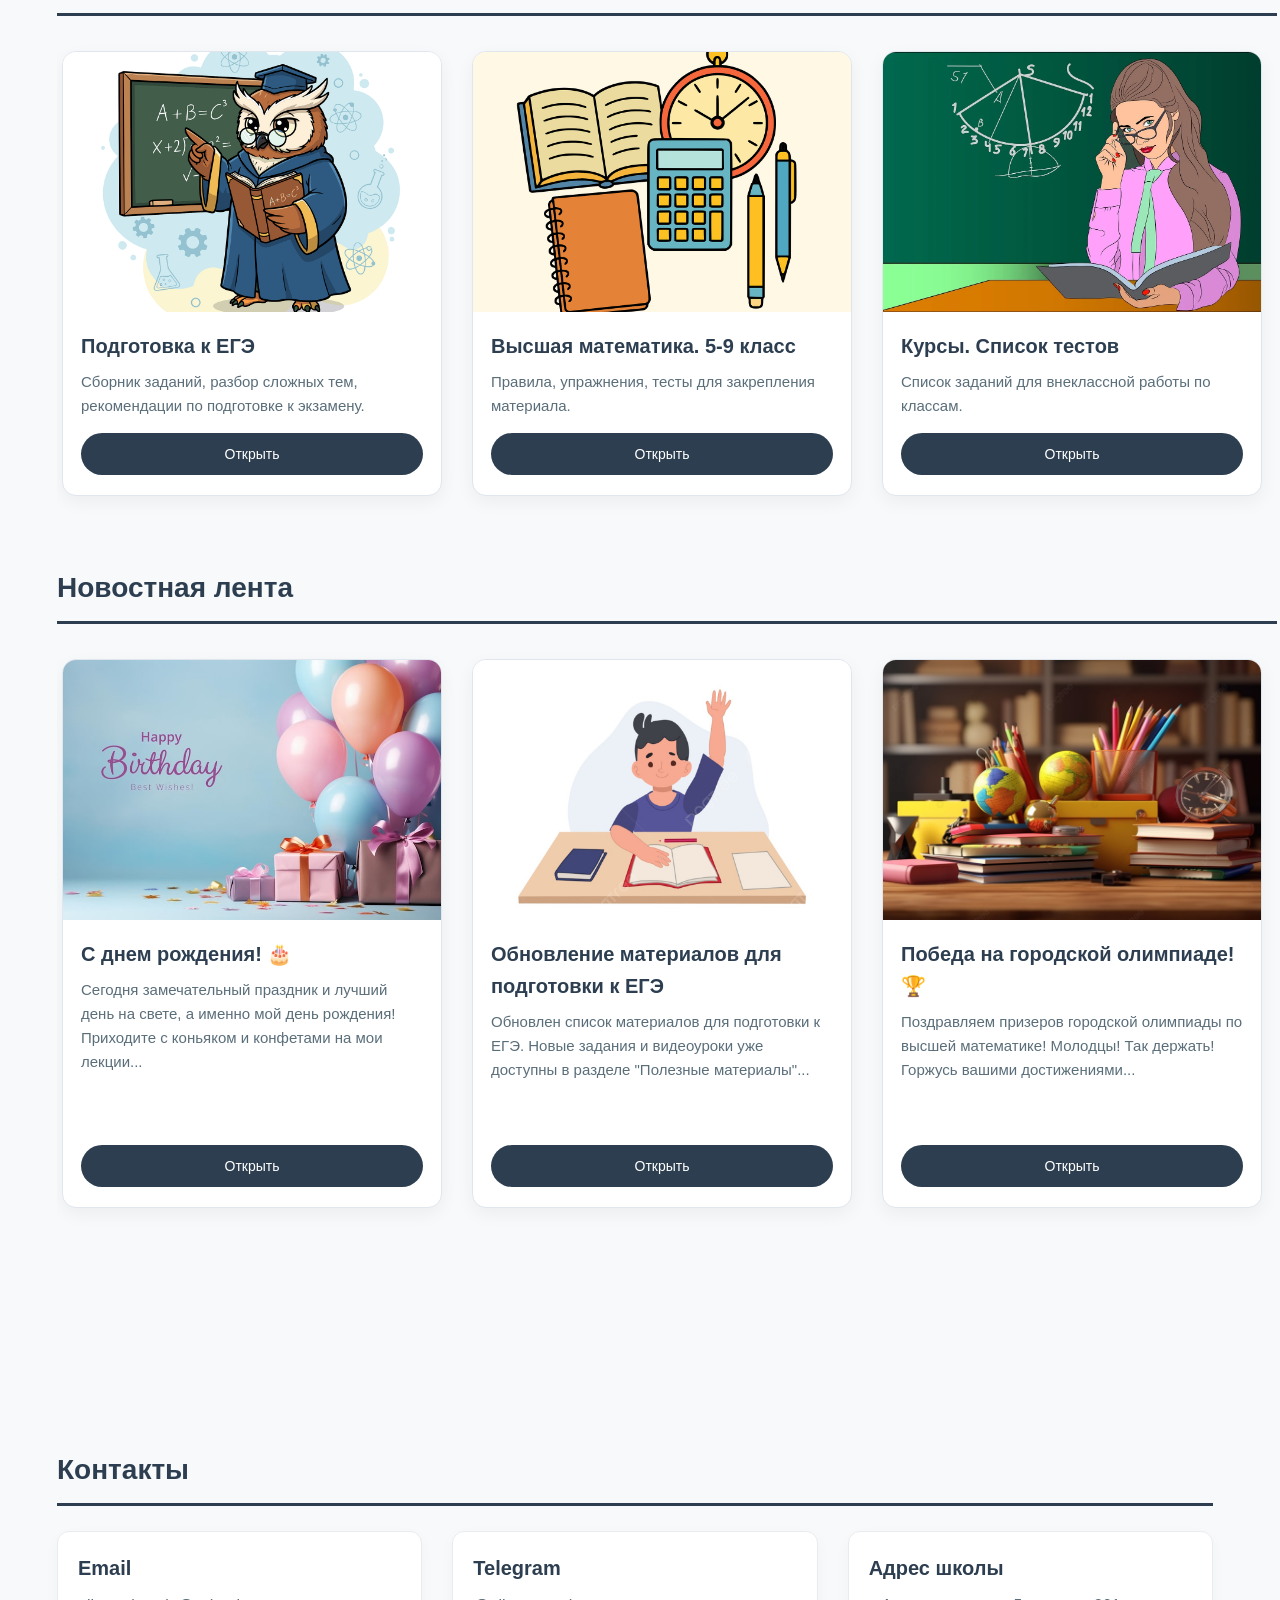
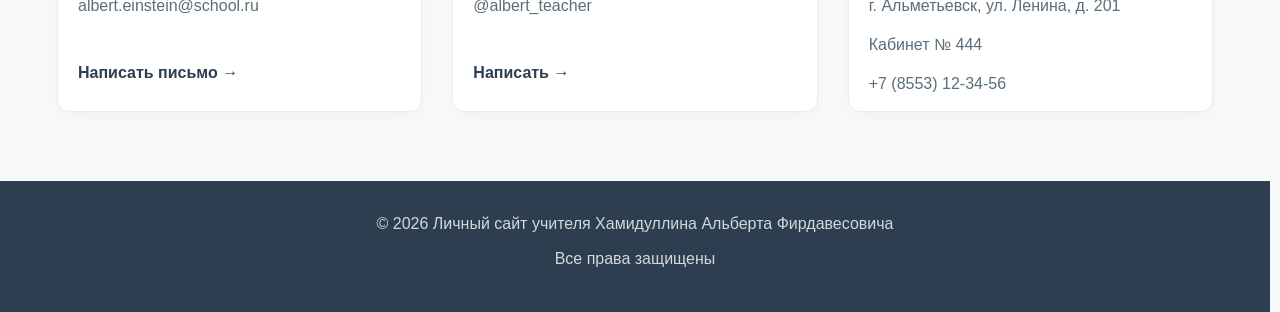
==== commit 7bc4a852: "Полный рефакторинг: разделение CSS на модули, удален github-pages-fix.js, прямые ссылки на PDF" ====
--- a/index.html
+++ b/index.html
@@ -3,18 +3,26 @@
 <head>
     <meta charset="UTF-8">
     <meta name="viewport" content="width=device-width, initial-scale=1.0">
+    <meta name="description" content="Личный сайт учителя математики Хамидуллина Альберта Фирдавесовича. Подготовка к ЕГЭ, олимпиадам, высшая математика. Репетитор с 8-летним опытом.">
+    <meta name="keywords" content="репетитор, математика, ЕГЭ, высшая математика, подготовка">
+    <meta name="author" content="Хамидуллин Альберт Фирдавесович">
     <title>Личный сайт учителя Хамидуллина Альберта Фирдавесовича</title>
-    <link rel="stylesheet" href="css/style.css">
+    <!-- Подключаем разделенные CSS файлы -->
+    <link rel="stylesheet" href="css/base.css">
+    <link rel="stylesheet" href="css/components.css">
+    <link rel="stylesheet" href="css/modal.css">
+    <link rel="stylesheet" href="css/responsive.css">
+    <link rel="stylesheet" href="css/theme.css">
 </head>
 <body>
+    <!-- ШАПКА САЙТА -->
     <div id="top" class="header">
-    <div class="header-content">
-        <!-- Логотип слева -->
-        <div class="header-logo">
-            <img src="images/logo.png" alt="Логотип">
-        </div>
-        
-        <!-- Навигация справа -->
+        <div class="header-content">
+            <!-- Логотип слева -->
+            <div class="header-logo">
+                <img src="images/logo.png" alt="Логотип">
+            </div>
+            <!-- Навигация справа -->
             <div class="nav-menu">
                 <a href="index.html" class="active">Главная</a>
                 <a href="materials.html">Материалы</a>
@@ -24,6 +32,7 @@
         </div>
     </div>
     
+    <!-- ГЛАВНЫЙ БЛОК С ФОНОВОЙ КАРТИНКОЙ -->
     <div class="hero-fullwidth" style="background-image: url('images/=Фон.jpg'); background-size: cover; background-position: center;">
         <div class="hero-overlay">
             <div class="hero-content">
@@ -35,11 +44,13 @@
     </div>
     
     <div class="container">
-        <!-- Блок "Обо мне" -->
+        <!-- БЛОК "ОБО МНЕ" -->
         <div class="teacher-info">
+            <!-- Фото учителя с возможностью открыть в модальном окне -->
             <div class="teacher-photo" onclick="openModal(this.querySelector('img'))">
                 <img src="images/=Альберт.jpg" alt="Хамидуллин Альберт Фирдавесович - репетитор по высшей математике" style="width: 100%; height: 100%; object-fit: cover;">
             </div>
+            <!-- Текстовая информация об учителе -->
             <div class="teacher-text">
                 <h2>Хамидуллин Альберт Фирдавесович</h2>
                 <p><strong>Репетитор по высшей математике | Эксперт по подготовке к ЕГЭ | 8 лет успешного опыта</strong></p>
@@ -72,37 +83,38 @@
             </div>
         </div>
         
-        <!-- Основной макет с сайдбаром -->
+        <!-- ОСНОВНОЙ МАКЕТ С САЙДБАРОМ -->
         <div class="main-layout">
             <div class="main-content">
-                <!-- Полезные материалы -->
+                <!-- СЕКЦИЯ "ПОЛЕЗНЫЕ МАТЕРИАЛЫ" -->
                 <div class="section">
                     <h2 class="section-title">Полезные материалы</h2>
-                    <!-- Убираем cards-grid-horizontal, карточки будут напрямую в cards-scroll -->
+                    <!-- Горизонтальный скролл с карточками материалов -->
                     <div class="cards-scroll" id="materials-scroll">
-                        <!-- Карточки будут загружены сюда -->
+                        <!-- Карточки будут загружены динамически через JS -->
                     </div>
                 </div>
                 
-                <!-- Разделитель между блоками -->
+                <!-- РАЗДЕЛИТЕЛЬ МЕЖДУ БЛОКАМИ -->
                 <div class="section-divider"></div>
                 
-                <!-- Новостная лента -->
+                <!-- СЕКЦИЯ "НОВОСТНАЯ ЛЕНТА" -->
                 <div class="section">
                     <h2 class="section-title">Новостная лента</h2>
-                    <!-- Убираем cards-grid-horizontal, карточки будут напрямую в cards-scroll -->
+                    <!-- Горизонтальный скролл с карточками новостей -->
                     <div class="cards-scroll" id="news-scroll">
-                        <!-- Карточки будут загружены сюда -->
+                        <!-- Карточки будут загружены динамически через JS -->
                     </div>
                 </div>
             </div>
             
+            <!-- САЙДБАР С ПОПУЛЯРНЫМИ СТАТЬЯМИ -->
             <div class="main-sidebar">
                 <div class="popular-container"></div>
             </div>
         </div>
         
-        <!-- Контакты -->
+        <!-- СЕКЦИЯ "КОНТАКТЫ" -->
         <div class="section">
             <h2 class="section-title">Контакты</h2>
             <div class="cards-grid">
@@ -126,21 +138,24 @@
         </div>
     </div>
     
+    <!-- ПОДВАЛ -->
     <div class="footer">
         <p>© 2026 Личный сайт учителя Хамидуллина Альберта Фирдавесовича</p>
         <p>Все права защищены</p>
     </div>
     
-    <button id="themeToggle" class="theme-toggle-fixed">🌙</button>
-    <button id="scrollToTopBtn" class="scroll-to-top">↑</button>
+    <!-- КНОПКИ -->
+    <button id="themeToggle" class="theme-toggle-fixed" aria-label="Переключить тему">🌙</button>
+    <button id="scrollToTopBtn" class="scroll-to-top" aria-label="Наверх">↑</button>
     
-    <div id="photoModal" class="modal" onclick="closeModal()">
+    <!-- МОДАЛЬНОЕ ОКНО ДЛЯ ПРОСМОТРА ИЗОБРАЖЕНИЙ -->
+    <div class="modal" onclick="closeModal()">
         <span class="modal-close" onclick="closeModal()">&times;</span>
         <img class="modal-content" id="modalImage">
     </div>
     
+    <!-- ПОДКЛЮЧЕНИЕ СКРИПТОВ -->
     <script src="js/common.js"></script>
-    <script src="js/github-pages-fix.js"></script>
     <script src="js/popular-posts.js"></script>
     <script src="js/scroll.js"></script>
 </body>
--- a/css/base.css
+++ b/css/base.css
@@ -0,0 +1,63 @@
+/* ========== БАЗОВЫЕ СТИЛИ ========== */
+
+/* Сброс отступов */
+* {
+    margin: 0;
+    padding: 0;
+    box-sizing: border-box;
+}
+
+/* Основные настройки html */
+html {
+    scroll-behavior: smooth;
+    scroll-padding-top: 80px;
+    scrollbar-gutter: stable;
+    height: 100%;
+}
+
+/* Основные настройки body */
+body {
+    font-family: 'Segoe UI', Tahoma, Geneva, Verdana, sans-serif;
+    background-color: #f8f9fa;
+    line-height: 1.6;
+    color: #2c3e50;
+    min-height: 100%;
+    position: relative;
+    padding-bottom: 150px;
+    padding-top: 0;
+}
+
+/* Основной контейнер для всего контента */
+.container {
+    width: 100%;
+    max-width: none;
+    margin: 0 auto;
+    padding: 0 57px;
+}
+
+/* Заголовки секций */
+.section-title {
+    font-size: 28px;
+    color: #2c3e50;
+    margin-bottom: 25px;
+    padding-bottom: 10px;
+    border-bottom: 3px solid #2c3e50;
+    display: block;
+    font-weight: 600;
+    width: 100%;
+}
+
+/* Секции */
+.section {
+    margin-bottom: 50px;
+    margin-top: 40px;
+}
+
+.section:first-of-type {
+    margin-top: 0;
+}
+
+/* Контейнер для популярных статей */
+.popular-container {
+    width: 100%;
+}
--- a/css/components.css
+++ b/css/components.css
@@ -0,0 +1,927 @@
+/* ========== КОМПОНЕНТЫ ========== */
+
+/* ---------- ШАПКА ---------- */
+.header {
+    background: #ffffff;
+    color: #2c3e50;
+    padding: 20px 0;
+    box-shadow: 0 2px 15px rgba(0,0,0,0.08);
+    position: sticky;
+    top: 0;
+    z-index: 100;
+    border-top: 3px solid #2c3e50;
+    width: 100%;
+    margin-bottom: 0;
+}
+
+.header-content {
+    max-width: 1400px;
+    margin: 0 auto;
+    padding: 0 30px;
+    display: flex;
+    justify-content: space-between;
+    align-items: center;
+    flex-wrap: wrap;
+    gap: 30px;
+}
+
+/* Логотип */
+.header-logo {
+    display: flex;
+    align-items: center;
+}
+
+.header-logo img {
+    height: 50px;
+    width: auto;
+    display: block;
+    cursor: pointer;
+}
+
+/* Убираем эффекты при наведении на логотип */
+.header-logo img:hover {
+    transform: none;
+    box-shadow: none;
+    opacity: 1;
+}
+
+/* Навигационное меню */
+.nav-menu {
+    display: flex;
+    gap: 25px;
+    flex-wrap: wrap;
+    align-items: center;
+    justify-content: flex-end;
+}
+
+/* Стили кнопок навигации */
+.nav-menu a {
+    color: #2c3e50;
+    text-decoration: none;
+    font-weight: 500;
+    font-size: 16px;
+    padding: 8px 16px;
+    transition: all 0.3s;
+    border-radius: 25px;
+}
+
+/* Эффект при наведении на кнопку навигации */
+.nav-menu a:hover {
+    background: #eef2ff;
+    color: #2c3e50;
+}
+
+/* Активная кнопка навигации */
+.nav-menu a.active {
+    background: #2c3e50;
+    color: white;
+}
+
+/* ---------- ПОДВАЛ ---------- */
+.footer {
+    background: #2c3e50;
+    color: white;
+    text-align: center;
+    padding: 30px;
+    margin-top: 0;
+    position: absolute;
+    bottom: 0;
+    width: 100%;
+}
+
+.footer p {
+    margin-bottom: 10px;
+    opacity: 0.8;
+}
+
+/* ---------- КНОПКИ ---------- */
+.btn {
+    display: inline-block;
+    background: #2c3e50;
+    color: white;
+    padding: 12px 35px;
+    border-radius: 30px;
+    text-decoration: none;
+    font-weight: 600;
+    transition: all 0.3s;
+    border: none;
+    cursor: pointer;
+    font-size: 16px;
+    box-shadow: 0 2px 8px rgba(0,0,0,0.2);
+}
+
+.btn:hover {
+    background: #1e2a3a;
+    transform: translateY(-2px);
+    box-shadow: 0 5px 15px rgba(0,0,0,0.3);
+}
+
+/* Кнопка "Наверх" */
+.scroll-to-top {
+    position: fixed;
+    bottom: 30px;
+    right: 8px;
+    background: #2c3e50;
+    color: white;
+    width: 42px;
+    height: 42px;
+    border-radius: 50%;
+    display: flex;
+    align-items: center;
+    justify-content: center;
+    text-decoration: none;
+    font-size: 20px;
+    transition: all 0.3s;
+    box-shadow: 0 2px 8px rgba(0,0,0,0.15);
+    z-index: 99;
+    cursor: pointer;
+    border: none;
+    opacity: 0;
+    visibility: hidden;
+    font-weight: bold;
+}
+
+.scroll-to-top.show {
+    opacity: 1;
+    visibility: visible;
+}
+
+.scroll-to-top:hover {
+    background: #1e2a3a;
+    transform: translateY(-3px);
+}
+
+/* Кнопка переключения темы */
+.theme-toggle-fixed {
+    position: fixed;
+    bottom: 90px;
+    right: 8px;
+    width: 42px;
+    height: 42px;
+    border-radius: 50%;
+    background: #2c3e50;
+    border: none;
+    cursor: pointer;
+    font-size: 20px;
+    transition: all 0.3s;
+    display: flex;
+    align-items: center;
+    justify-content: center;
+    color: white;
+    box-shadow: 0 2px 8px rgba(0,0,0,0.15);
+    z-index: 99;
+}
+
+.theme-toggle-fixed:hover {
+    background: #1e2a3a;
+    transform: scale(1.05) rotate(15deg);
+}
+
+/* Кнопки скачивания материалов */
+.download-link {
+    display: inline-block;
+    background: #2c3e50;
+    color: white;
+    padding: 10px 20px;
+    border-radius: 30px;
+    text-decoration: none;
+    font-size: 14px;
+    font-weight: 500;
+    transition: all 0.3s;
+    margin: 0 20px 25px;
+    border: none;
+    cursor: pointer;
+}
+
+.download-link:hover {
+    background: #1e2a3a;
+    transform: translateY(-2px);
+    box-shadow: 0 4px 12px rgba(0,0,0,0.15);
+    color: white;
+}
+
+/* ---------- КАРТОЧКИ ---------- */
+/* Сетка карточек */
+.cards-grid {
+    display: grid;
+    grid-template-columns: repeat(auto-fit, minmax(300px, 1fr));
+    gap: 30px;
+    margin-top: 20px;
+    margin-left: 0;
+    margin-right: 0;
+    padding-left: 0;
+    padding-right: 0;
+    width: 100%;
+}
+
+/* Базовая карточка */
+.card {
+    background: white;
+    border: 1px solid #e9ecef;
+    border-radius: 12px;
+    overflow: hidden;
+    transition: all 0.3s ease;
+    box-shadow: 0 5px 15px rgba(0,0,0,0.03);
+    display: flex;
+    flex-direction: column;
+    margin: 0;
+    width: 100%;
+}
+
+.card:hover {
+    transform: translateY(-5px);
+    box-shadow: 0 15px 30px rgba(0,0,0,0.1);
+    border-color: #2c3e50;
+}
+
+/* Изображение в карточке */
+.card-image {
+    width: 100%;
+    height: 320px;
+    overflow: hidden;
+    background-color: #e9ecef;
+    cursor: pointer;
+    margin: 0;
+    padding: 0;
+    display: flex;
+    justify-content: center;
+    align-items: center;
+}
+
+.card-image img {
+    width: 100%;
+    height: 100%;
+    object-fit: cover;
+    object-position: center;
+    display: block;
+    margin: 0;
+    padding: 0;
+    transition: transform 0.3s ease;
+}
+
+.card:hover .card-image img {
+    transform: scale(1.05);
+}
+
+/* Заголовок карточки */
+.card h3 {
+    color: #2c3e50;
+    margin: 20px 20px 10px;
+    font-size: 20px;
+    font-weight: 600;
+}
+
+/* Текст карточки */
+.card p {
+    color: #5a6e7a;
+    margin: 0 20px 15px;
+    line-height: 1.5;
+    flex-grow: 1;
+}
+
+/* Ссылка в карточке */
+.card-link {
+    color: #2c3e50;
+    text-decoration: none;
+    font-weight: 600;
+    display: inline-block;
+    margin: 0 20px 25px;
+    transition: all 0.3s;
+}
+
+.card-link:hover {
+    color: #1e2a3a;
+    text-decoration: underline;
+}
+
+/* ---------- ГОРИЗОНТАЛЬНЫЙ СКРОЛЛ ДЛЯ КАРТОЧЕК ---------- */
+.cards-scroll {
+    display: flex;
+    overflow-x: auto;
+    gap: 30px;
+    padding: 10px 5px 20px;
+    scroll-behavior: smooth;
+    -webkit-overflow-scrolling: touch;
+    max-width: calc(380px * 3 + 30px * 2 + 20px);
+}
+
+/* Стилизация скроллбара */
+.cards-scroll::-webkit-scrollbar {
+    height: 8px;
+}
+
+.cards-scroll::-webkit-scrollbar-track {
+    background: #e9ecef;
+    border-radius: 10px;
+}
+
+.cards-scroll::-webkit-scrollbar-thumb {
+    background: #2c3e50;
+    border-radius: 10px;
+}
+
+.cards-scroll::-webkit-scrollbar-thumb:hover {
+    background: #1e2a3a;
+}
+
+/* Горизонтальная карточка */
+.card-horizontal {
+    width: 380px;
+    flex-shrink: 0;
+    background: #ffffff;
+    border: 1px solid #e0e6ed;
+    border-radius: 14px;
+    overflow: hidden;
+    display: flex;
+    flex-direction: column;
+    transition: all 0.3s ease;
+    box-shadow: 0 6px 18px rgba(0,0,0,0.05);
+}
+
+.card-horizontal:hover {
+    transform: translateY(-6px);
+    border-color: #2c3e50;
+    box-shadow: 0 18px 35px rgba(0,0,0,0.12);
+}
+
+.card-horizontal .card-image {
+    width: 100%;
+    height: 260px;
+    overflow: hidden;
+    background: #f1f3f5;
+}
+
+.card-horizontal img {
+    width: 100%;
+    height: 100%;
+    object-fit: cover;
+    transition: transform 0.3s;
+}
+
+.card-horizontal:hover img {
+    transform: scale(1.05);
+}
+
+.card-horizontal h3 {
+    font-size: 20px;
+    font-weight: 600;
+    margin: 18px 18px 8px;
+    color: #2c3e50;
+}
+
+.card-horizontal p {
+    font-size: 15px;
+    color: #5a6e7a;
+    margin: 0 18px 15px;
+    flex-grow: 1;
+}
+
+.card-horizontal .card-link {
+    display: inline-block;
+    margin: 0 18px 20px;
+    background: #2c3e50;
+    color: #fff;
+    text-decoration: none;
+    text-align: center;
+    padding: 10px;
+    border-radius: 25px;
+    font-size: 14px;
+    font-weight: 500;
+    transition: 0.3s;
+}
+
+.card-horizontal .card-link:hover {
+    background: #1e2a3a;
+    transform: translateY(-2px);
+}
+
+/* ---------- СЕТКА ДЛЯ КОНТАКТОВ ---------- */
+.contacts-grid {
+    display: grid;
+    grid-template-columns: repeat(3, 1fr);
+    gap: 30px;
+    margin-top: 20px;
+    margin-bottom: 40px;
+}
+
+/* Карточка контакта */
+.contact-card {
+    text-align: center;
+    padding: 30px 20px;
+}
+
+.contact-icon {
+    font-size: 48px;
+    margin-bottom: 15px;
+}
+
+/* Карта */
+.map-card {
+    padding: 0;
+    overflow: hidden;
+}
+
+/* ---------- НОВОСТНАЯ ЛЕНТА ---------- */
+.news-layout {
+    display: flex;
+    gap: 50px;
+    margin-top: 40px;
+    width: 100%;
+    margin-bottom: 80px;
+    position: relative;
+}
+
+/* Разделительная линия между новостями и сайдбаром */
+.news-layout::before {
+    content: '';
+    position: absolute;
+    left: 66.666%;
+    top: 0;
+    bottom: 0;
+    width: 1px;
+    background: linear-gradient(to bottom, transparent, #2c3e50, transparent);
+    opacity: 0.3;
+}
+
+.news-main {
+    flex: 2;
+    padding-right: 30px;
+}
+
+.news-sidebar {
+    flex: 1;
+    padding-left: 30px;
+    margin-top: 0;
+}
+
+/* Элемент новости */
+.news-item-main {
+    display: flex;
+    gap: 40px;
+    margin-bottom: 50px;
+    padding-bottom: 40px;
+    border-bottom: 1px solid #e9ecef;
+}
+
+.news-item-main:last-child {
+    border-bottom: none;
+    margin-bottom: 0;
+    padding-bottom: 0;
+}
+
+/* Изображение новости */
+.news-image {
+    flex-shrink: 0;
+    width: 520px;
+    height: 347px;
+    border-radius: 16px;
+    background-color: #e9ecef;
+    background-size: cover;
+    background-position: center;
+    box-shadow: 0 4px 15px rgba(0,0,0,0.08);
+    transition: transform 0.3s, box-shadow 0.3s;
+    cursor: pointer;
+}
+
+.news-image:hover {
+    transform: scale(1.02);
+    box-shadow: 0 8px 25px rgba(0,0,0,0.12);
+}
+
+.news-content {
+    flex: 1;
+}
+
+.news-date-main {
+    font-size: 14px;
+    color: #888;
+    margin-bottom: 12px;
+    display: block;
+    font-weight: 500;
+}
+
+.news-title-main {
+    font-size: 24px;
+    font-weight: 700;
+    color: #2c3e50;
+    margin-bottom: 15px;
+    text-decoration: none;
+    display: block;
+    line-height: 1.3;
+}
+
+.news-title-main:hover {
+    color: #1e2a3a;
+    text-decoration: underline;
+}
+
+.news-excerpt {
+    color: #5a6e7a;
+    line-height: 1.6;
+    margin-bottom: 20px;
+    font-size: 16px;
+}
+
+.news-link {
+    display: inline-block;
+    background: #2c3e50;
+    color: white;
+    padding: 8px 22px;
+    border-radius: 30px;
+    text-decoration: none;
+    font-size: 14px;
+    font-weight: 500;
+    transition: all 0.3s;
+}
+
+.news-link:hover {
+    background: #1e2a3a;
+    transform: translateX(5px);
+}
+
+/* ---------- САЙДБАР ---------- */
+.main-layout {
+    display: flex;
+    gap: 50px;
+    margin-top: 40px;
+    width: 100%;
+    margin-bottom: 80px;
+    position: relative;
+}
+
+.main-content {
+    flex: 2;
+    padding-right: 30px;
+    position: relative;
+}
+
+/* Разделительная линия справа от контента */
+.main-content::after {
+    content: '';
+    position: absolute;
+    right: -25px;
+    top: 0;
+    bottom: 0;
+    width: 1px;
+    background: linear-gradient(to bottom, transparent, #2c3e50, transparent);
+    opacity: 0.3;
+}
+
+.main-sidebar {
+    flex: 1;
+    padding-left: 15px;
+    margin-top: 12px;
+}
+
+/* Популярные статьи */
+.sidebar-title {
+    font-size: 20px;
+    font-weight: 600;
+    color: #2c3e50;
+    margin-bottom: 20px;
+    padding-bottom: 10px;
+    border-bottom: 2px solid #2c3e50;
+}
+
+.popular-list {
+    list-style: none;
+}
+
+.popular-list li {
+    margin-bottom: 20px;
+    padding-bottom: 15px;
+    border-bottom: 1px solid #e9ecef;
+}
+
+.popular-list li:last-child {
+    border-bottom: none;
+}
+
+.popular-date {
+    font-size: 12px;
+    color: #888;
+    display: block;
+    margin-bottom: 5px;
+}
+
+.popular-title {
+    font-size: 14px;
+    font-weight: 500;
+    color: #2c3e50;
+    text-decoration: none;
+    line-height: 1.4;
+}
+
+.popular-title:hover {
+    color: #1e2a3a;
+    text-decoration: underline;
+}
+
+/* ---------- БЛОК "ОБО МНЕ" ---------- */
+.teacher-info {
+    background: white;
+    border-radius: 12px;
+    padding: 40px;
+    margin-bottom: 40px;
+    margin-top: 40px;
+    box-shadow: 0 5px 15px rgba(0,0,0,0.03);
+    display: flex;
+    gap: 40px;
+    flex-wrap: wrap;
+    align-items: center;
+    transition: all 0.3s ease;
+    border: 1px solid #e9ecef;
+}
+
+.teacher-info:hover {
+    box-shadow: 0 10px 25px rgba(0,0,0,0.08);
+    border-color: #2c3e50;
+}
+
+.teacher-photo {
+    width: 150px;
+    height: 150px;
+    border-radius: 50%;
+    display: flex;
+    align-items: center;
+    justify-content: center;
+    overflow: hidden;
+    box-shadow: 0 5px 15px rgba(0,0,0,0.1);
+    position: relative;
+    cursor: pointer;
+    transition: transform 0.3s;
+    background: #eef2ff;
+}
+
+.teacher-photo:hover {
+    transform: scale(1.02);
+}
+
+/* Лупа при наведении на фото */
+.teacher-photo::after {
+    content: "🔍";
+    position: absolute;
+    bottom: 10px;
+    right: 10px;
+    background: rgba(0, 0, 0, 0.6);
+    color: white;
+    padding: 5px 8px;
+    border-radius: 50%;
+    font-size: 14px;
+    opacity: 0;
+    transition: opacity 0.3s;
+    pointer-events: none;
+}
+
+.teacher-photo:hover::after {
+    opacity: 1;
+}
+
+.teacher-text {
+    flex: 1;
+}
+
+.teacher-text h2 {
+    color: #2c3e50;
+    margin-bottom: 15px;
+    font-weight: 600;
+}
+
+.teacher-text p {
+    color: #5a6e7a;
+    margin-bottom: 10px;
+}
+
+.teacher-text ul {
+    margin-top: 15px;
+    margin-left: 20px;
+    color: #5a6e7a;
+}
+
+.teacher-text li {
+    margin-bottom: 5px;
+}
+
+/* ---------- СТАТЬИ ---------- */
+.article-layout {
+    display: flex;
+    gap: 50px;
+    margin: 40px auto;
+    padding: 0 1.5cm;
+    width: 100%;
+    max-width: none;
+    position: relative;
+}
+
+/* Разделительная линия между статьей и сайдбаром */
+.article-layout::before {
+    content: '';
+    position: absolute;
+    left: 66.666%;
+    top: 0;
+    bottom: 0;
+    width: 1px;
+    background: linear-gradient(to bottom, transparent, #2c3e50, transparent);
+    opacity: 0.3;
+}
+
+.article-main {
+    flex: 2;
+    padding-right: 30px;
+}
+
+.article-sidebar {
+    flex: 1;
+    padding-left: 30px;
+}
+
+.article-header {
+    margin-bottom: 40px;
+}
+
+.article-meta {
+    font-size: 14px;
+    color: #888;
+    margin-bottom: 15px;
+    display: block;
+}
+
+.article-title {
+    font-size: 42px;
+    font-weight: 700;
+    color: #2c3e50;
+    margin-bottom: 20px;
+    line-height: 1.2;
+}
+
+.article-subtitle {
+    font-size: 18px;
+    color: #5a6e7a;
+    margin-bottom: 30px;
+    font-weight: 400;
+}
+
+.article-body {
+    font-size: 18px;
+    line-height: 1.8;
+    color: #2c3e50;
+}
+
+.article-body p {
+    margin-bottom: 25px;
+}
+
+.article-body h2 {
+    font-size: 28px;
+    margin: 40px 0 20px;
+    color: #2c3e50;
+    font-weight: 600;
+}
+
+.article-body h3 {
+    font-size: 24px;
+    margin: 30px 0 15px;
+    color: #2c3e50;
+    font-weight: 600;
+}
+
+.article-body ul, .article-body ol {
+    margin: 20px 0 20px 30px;
+}
+
+.article-body li {
+    margin-bottom: 10px;
+}
+
+.article-body blockquote {
+    border-left: 4px solid #2c3e50;
+    padding-left: 25px;
+    margin: 30px 0;
+    font-style: italic;
+    color: #5a6e7a;
+}
+
+.article-image {
+    width: 100%;
+    max-width: 800px;
+    border-radius: 12px;
+    margin: 20px 0;
+    cursor: pointer;
+    transition: transform 0.3s;
+}
+
+.article-image:hover {
+    transform: scale(1.02);
+}
+
+.back-button {
+    display: inline-block;
+    margin-top: 40px;
+    padding: 10px 24px;
+    background: #2c3e50;
+    color: white;
+    border: none;
+    border-radius: 25px;
+    text-decoration: none;
+    font-size: 14px;
+    font-weight: 600;
+    transition: all 0.3s;
+}
+
+.back-button:hover {
+    background: #1e2a3a;
+    transform: translateX(-5px);
+}
+
+/* ---------- ГЛАВНЫЙ БЛОК С ФОНОВОЙ КАРТИНКОЙ ---------- */
+.hero-fullwidth {
+    position: relative;
+    width: 100%;
+    min-height: 550px;
+    display: flex;
+    align-items: center;
+    justify-content: center;
+    text-align: center;
+    background-size: cover;
+    background-position: center;
+    background-repeat: no-repeat;
+    margin: 0;
+    padding: 0;
+    margin-top: -2px;
+}
+
+/* Затемнение на весь блок */
+.hero-fullwidth::before {
+    content: '';
+    position: absolute;
+    top: 0;
+    left: 0;
+    width: 100%;
+    height: 100%;
+    background: rgba(0, 0, 0, 0.35);
+    z-index: 1;
+}
+
+.hero-content {
+    max-width: 1200px;
+    margin: 0 auto;
+    padding: 0 20px;
+    position: relative;
+    z-index: 2;
+}
+
+.hero-fullwidth .hero-overlay {
+    background: transparent;
+    width: 100%;
+    padding: 100px 20px;
+    color: white;
+    position: relative;
+    z-index: 2;
+}
+
+.hero-fullwidth h1 {
+    color: white;
+    font-size: 36px;
+    margin-bottom: 20px;
+    text-shadow: 2px 2px 4px rgba(0,0,0,0.3);
+}
+
+.hero-fullwidth h1 span {
+    color: #ffd700;
+}
+
+.hero-fullwidth p {
+    font-size: 18px;
+    margin-bottom: 30px;
+    max-width: 600px;
+    margin-left: auto;
+    margin-right: auto;
+    color: white;
+    text-shadow: 1px 1px 2px rgba(0,0,0,0.3);
+}
+
+/* ---------- СКРОЛЛБАР ---------- */
+::-webkit-scrollbar {
+    width: 10px;
+    height: 10px;
+}
+
+::-webkit-scrollbar-track {
+    background: #f1f1f1;
+    border-radius: 10px;
+}
+
+::-webkit-scrollbar-thumb {
+    background: #2c3e50;
+    border-radius: 10px;
+    transition: all 0.3s ease;
+}
+
+::-webkit-scrollbar-thumb:hover {
+    background: #1e2a3a;
+}
+
+* {
+    scrollbar-width: thin;
+    scrollbar-color: #2c3e50 #f1f1f1;
+}
--- a/css/modal.css
+++ b/css/modal.css
@@ -0,0 +1,44 @@
+/* ========== МОДАЛЬНЫЕ ОКНА ========== */
+
+/* Фон модального окна */
+.modal {
+    display: none;
+    position: fixed;
+    z-index: 2000;
+    left: 0;
+    top: 0;
+    width: 100%;
+    height: 100%;
+    background-color: rgba(0, 0, 0, 0.9);
+    cursor: pointer;
+}
+
+/* Контент модального окна - изображение */
+.modal-content {
+    margin: auto;
+    display: block;
+    max-width: 90%;
+    max-height: 90%;
+    position: absolute;
+    top: 50%;
+    left: 50%;
+    transform: translate(-50%, -50%);
+    object-fit: contain;
+}
+
+/* Кнопка закрытия модального окна */
+.modal-close {
+    position: absolute;
+    top: 20px;
+    right: 35px;
+    color: #f1f1f1;
+    font-size: 40px;
+    font-weight: bold;
+    cursor: pointer;
+    transition: 0.3s;
+    z-index: 2001;
+}
+
+.modal-close:hover {
+    color: #bbb;
+}
--- a/css/responsive.css
+++ b/css/responsive.css
@@ -0,0 +1,208 @@
+/* ========== АДАПТИВНОСТЬ ========== */
+
+@media (max-width: 1200px) {
+    .cards-grid {
+        grid-template-columns: repeat(2, 1fr);
+    }
+}
+
+@media (max-width: 900px) {
+    .contacts-grid {
+        grid-template-columns: repeat(2, 1fr);
+    }
+}
+
+@media (max-width: 768px) {
+    .container {
+        padding: 0 1cm;
+    }
+    
+    /* Шапка */
+    .header-content {
+        flex-direction: column;
+        text-align: center;
+        gap: 15px;
+        justify-content: center;
+    }
+    
+    .header-logo img {
+        height: 50px;
+    }
+    
+    .nav-menu {
+        justify-content: center;
+    }
+    
+    /* Основной макет */
+    .main-layout {
+        flex-direction: column;
+        gap: 30px;
+        margin-bottom: 100px;
+    }
+    
+    .main-layout::before {
+        display: none;
+    }
+    
+    .main-content {
+        padding-right: 0;
+    }
+    
+    .main-sidebar {
+        padding-left: 0;
+        border-top: 1px solid #e9ecef;
+        padding-top: 30px;
+        margin-top: 0;
+    }
+    
+    .main-content::after {
+        display: none;
+    }
+    
+    /* Статьи */
+    .article-layout {
+        flex-direction: column;
+        padding: 0 1cm;
+        gap: 30px;
+    }
+    
+    .article-layout::before {
+        display: none;
+    }
+    
+    .article-main {
+        padding-right: 0;
+    }
+    
+    .article-sidebar {
+        padding-left: 0;
+        border-top: 1px solid #e9ecef;
+        padding-top: 30px;
+        margin-top: 20px;
+    }
+    
+    /* Новости */
+    .news-layout {
+        flex-direction: column;
+        gap: 30px;
+        margin-bottom: 100px;
+    }
+    
+    .news-layout::before {
+        display: none;
+    }
+    
+    .news-main {
+        padding-right: 0;
+    }
+    
+    .news-sidebar {
+        padding-left: 0;
+        border-top: 1px solid #e9ecef;
+        padding-top: 30px;
+        margin-top: 20px;
+    }
+    
+    .news-item-main {
+        flex-direction: column;
+        gap: 20px;
+        margin-bottom: 40px;
+        padding-bottom: 30px;
+    }
+    
+    .news-image {
+        width: 100%;
+        height: auto;
+        aspect-ratio: 3 / 2;
+        border-radius: 12px;
+    }
+    
+    .news-title-main {
+        font-size: 20px;
+    }
+    
+    .news-excerpt {
+        font-size: 14px;
+        line-height: 1.5;
+    }
+    
+    .news-link {
+        padding: 6px 18px;
+        font-size: 13px;
+    }
+    
+    /* Герой-блок */
+    .hero-fullwidth {
+        min-height: 400px;
+    }
+    
+    .hero-fullwidth .hero-overlay {
+        padding: 60px 20px;
+    }
+    
+    .hero-fullwidth h1 {
+        font-size: 28px;
+    }
+    
+    /* Учитель */
+    .teacher-info {
+        text-align: center;
+        justify-content: center;
+    }
+    
+    .section-title {
+        font-size: 24px;
+    }
+    
+    /* Модальное окно */
+    .modal-close {
+        top: 15px;
+        right: 20px;
+        font-size: 30px;
+    }
+    
+    /* Статьи */
+    .article-title {
+        font-size: 32px;
+    }
+    
+    .article-body {
+        font-size: 16px;
+    }
+    
+    /* Карточки */
+    .card-image {
+        height: 250px;
+    }
+    
+    .news-card-image {
+        height: 250px;
+    }
+    
+    /* Кнопки */
+    .scroll-to-top {
+        bottom: 20px;
+        right: 6px;
+        width: 38px;
+        height: 38px;
+        font-size: 18px;
+    }
+    
+    .theme-toggle-fixed {
+        bottom: 70px;
+        right: 6px;
+        width: 38px;
+        height: 38px;
+        font-size: 18px;
+    }
+}
+
+@media (max-width: 600px) {
+    .cards-grid {
+        grid-template-columns: 1fr;
+    }
+    
+    .contacts-grid {
+        grid-template-columns: 1fr;
+    }
+}
--- a/css/theme.css
+++ b/css/theme.css
@@ -0,0 +1,247 @@
+/* ========== СВЕТЛАЯ/ТЕМНАЯ ТЕМА ========== */
+
+/* Базовые стили для светлой темы уже в компонентах */
+/* Темная тема активируется классом .dark на body */
+
+body.dark {
+    background-color: #121826;
+    color: #ffffff;
+}
+
+/* Шапка в темной теме */
+body.dark .header {
+    background: #1a2332;
+    color: #ffffff;
+    border-top-color: #ffffff;
+    box-shadow: 0 2px 15px rgba(0,0,0,0.2);
+}
+
+/* Навигация в темной теме */
+body.dark .nav-menu a {
+    color: #ffffff;
+}
+
+body.dark .nav-menu a:hover {
+    background: #2a3343;
+    color: #ffffff;
+}
+
+body.dark .nav-menu a.active {
+    background: #ffffff;
+    color: #1a2332;
+}
+
+/* Карточки в темной теме */
+body.dark .teacher-info,
+body.dark .card,
+body.dark .news-card,
+body.dark .card-horizontal {
+    background: #1a2332;
+    border: 1px solid #2a3343;
+    box-shadow: none;
+}
+
+body.dark .teacher-info:hover,
+body.dark .card:hover,
+body.dark .news-card:hover,
+body.dark .card-horizontal:hover {
+    border-color: #ffffff;
+    box-shadow: 0 10px 25px rgba(0,0,0,0.2);
+}
+
+/* Изображения в темной теме */
+body.dark .card-image,
+body.dark .news-card-image,
+body.dark .card-horizontal .card-image {
+    background-color: #2a3343;
+}
+
+body.dark .card-image img,
+body.dark .news-card-image,
+body.dark .card-horizontal .card-image img {
+    opacity: 0.95;
+}
+
+/* Текст в темной теме */
+body.dark .teacher-text h2,
+body.dark .section-title,
+body.dark .card h3,
+body.dark .news-card h3,
+body.dark .card-horizontal h3,
+body.dark .news-title-main,
+body.dark .article-title,
+body.dark .sidebar-title,
+body.dark .article-subtitle,
+body.dark .article-body h2,
+body.dark .article-body h3 {
+    color: #ffffff;
+}
+
+body.dark .teacher-text p,
+body.dark .teacher-text li,
+body.dark .card p,
+body.dark .news-card p,
+body.dark .card-horizontal p,
+body.dark .news-excerpt,
+body.dark .article-body,
+body.dark .article-body p,
+body.dark .article-body li,
+body.dark .popular-title,
+body.dark .popular-date,
+body.dark .article-meta,
+body.dark .news-date-main {
+    color: #ffffff;
+}
+
+/* Границы в темной теме */
+body.dark .section-title {
+    border-bottom-color: #ffffff;
+}
+
+body.dark .card-link,
+body.dark .news-card-link,
+body.dark .card-horizontal .card-link {
+    color: #ffffff;
+}
+
+body.dark .card-link:hover,
+body.dark .news-card-link:hover,
+body.dark .card-horizontal .card-link:hover,
+body.dark .popular-title:hover {
+    color: #cccccc;
+    text-decoration: underline;
+}
+
+/* Кнопки в темной теме */
+body.dark .news-link {
+    background: #ffffff;
+    color: #1a2332;
+}
+
+body.dark .news-link:hover {
+    background: #e0e0e0;
+}
+
+body.dark .back-button {
+    background: #ffffff;
+    color: #1a2332;
+    border: none;
+}
+
+body.dark .back-button:hover {
+    background: #e0e0e0;
+}
+
+body.dark .btn {
+    background: #ffffff;
+    color: #1a2332;
+    box-shadow: 0 2px 8px rgba(255,255,255,0.2);
+}
+
+body.dark .btn:hover {
+    background: #e0e0e0;
+    box-shadow: 0 5px 15px rgba(255,255,255,0.3);
+}
+
+/* Подвал в темной теме */
+body.dark .footer {
+    background: #0f141f;
+    color: #ffffff;
+}
+
+/* Кнопки "наверх" и "тема" в темной теме */
+body.dark .scroll-to-top {
+    background: #ffffff;
+    color: #1a2332;
+}
+
+body.dark .scroll-to-top:hover {
+    background: #e0e0e0;
+}
+
+body.dark .theme-toggle-fixed {
+    background: #ffffff;
+    color: #1a2332;
+}
+
+body.dark .theme-toggle-fixed:hover {
+    background: #e0e0e0;
+}
+
+/* Модальное окно в темной теме */
+body.dark .modal-close:hover {
+    color: #ffffff;
+}
+
+/* Скроллбар в темной теме */
+body.dark ::-webkit-scrollbar-track {
+    background: #1a2332;
+}
+
+body.dark ::-webkit-scrollbar-thumb {
+    background: #ffffff;
+}
+
+body.dark ::-webkit-scrollbar-thumb:hover {
+    background: #e0e0e0;
+}
+
+body.dark * {
+    scrollbar-color: #ffffff #1a2332;
+}
+
+/* Сайдбар в темной теме */
+body.dark .sidebar-title {
+    border-bottom: 2px solid #ffffff;
+}
+
+body.dark .popular-list li {
+    border-bottom-color: #2a3343;
+}
+
+/* Горизонтальный скролл в темной теме */
+body.dark .cards-scroll::-webkit-scrollbar-track {
+    background: #2a3343;
+}
+
+body.dark .cards-scroll::-webkit-scrollbar-thumb {
+    background: #ffffff;
+}
+
+body.dark .cards-scroll::-webkit-scrollbar-thumb:hover {
+    background: #e0e0e0;
+}
+
+/* Горизонтальные карточки в темной теме */
+body.dark .card-horizontal {
+    background: #1a2332;
+    border: 1px solid #2a3343;
+}
+
+body.dark .card-horizontal:hover {
+    border-color: #ffffff;
+}
+
+body.dark .card-horizontal h3 {
+    color: #ffffff;
+}
+
+body.dark .card-horizontal p {
+    color: #ffffff;
+}
+
+body.dark .card-horizontal .card-link {
+    background: #ffffff;
+    color: #1a2332;
+}
+
+body.dark .card-horizontal .card-link:hover {
+    background: #e0e0e0;
+    color: #1a2332;
+}
+
+/* Разделительная линия в темной теме */
+body.dark .main-content::after {
+    background: linear-gradient(to bottom, transparent, #ffffff, transparent);
+    opacity: 0.5;
+}
